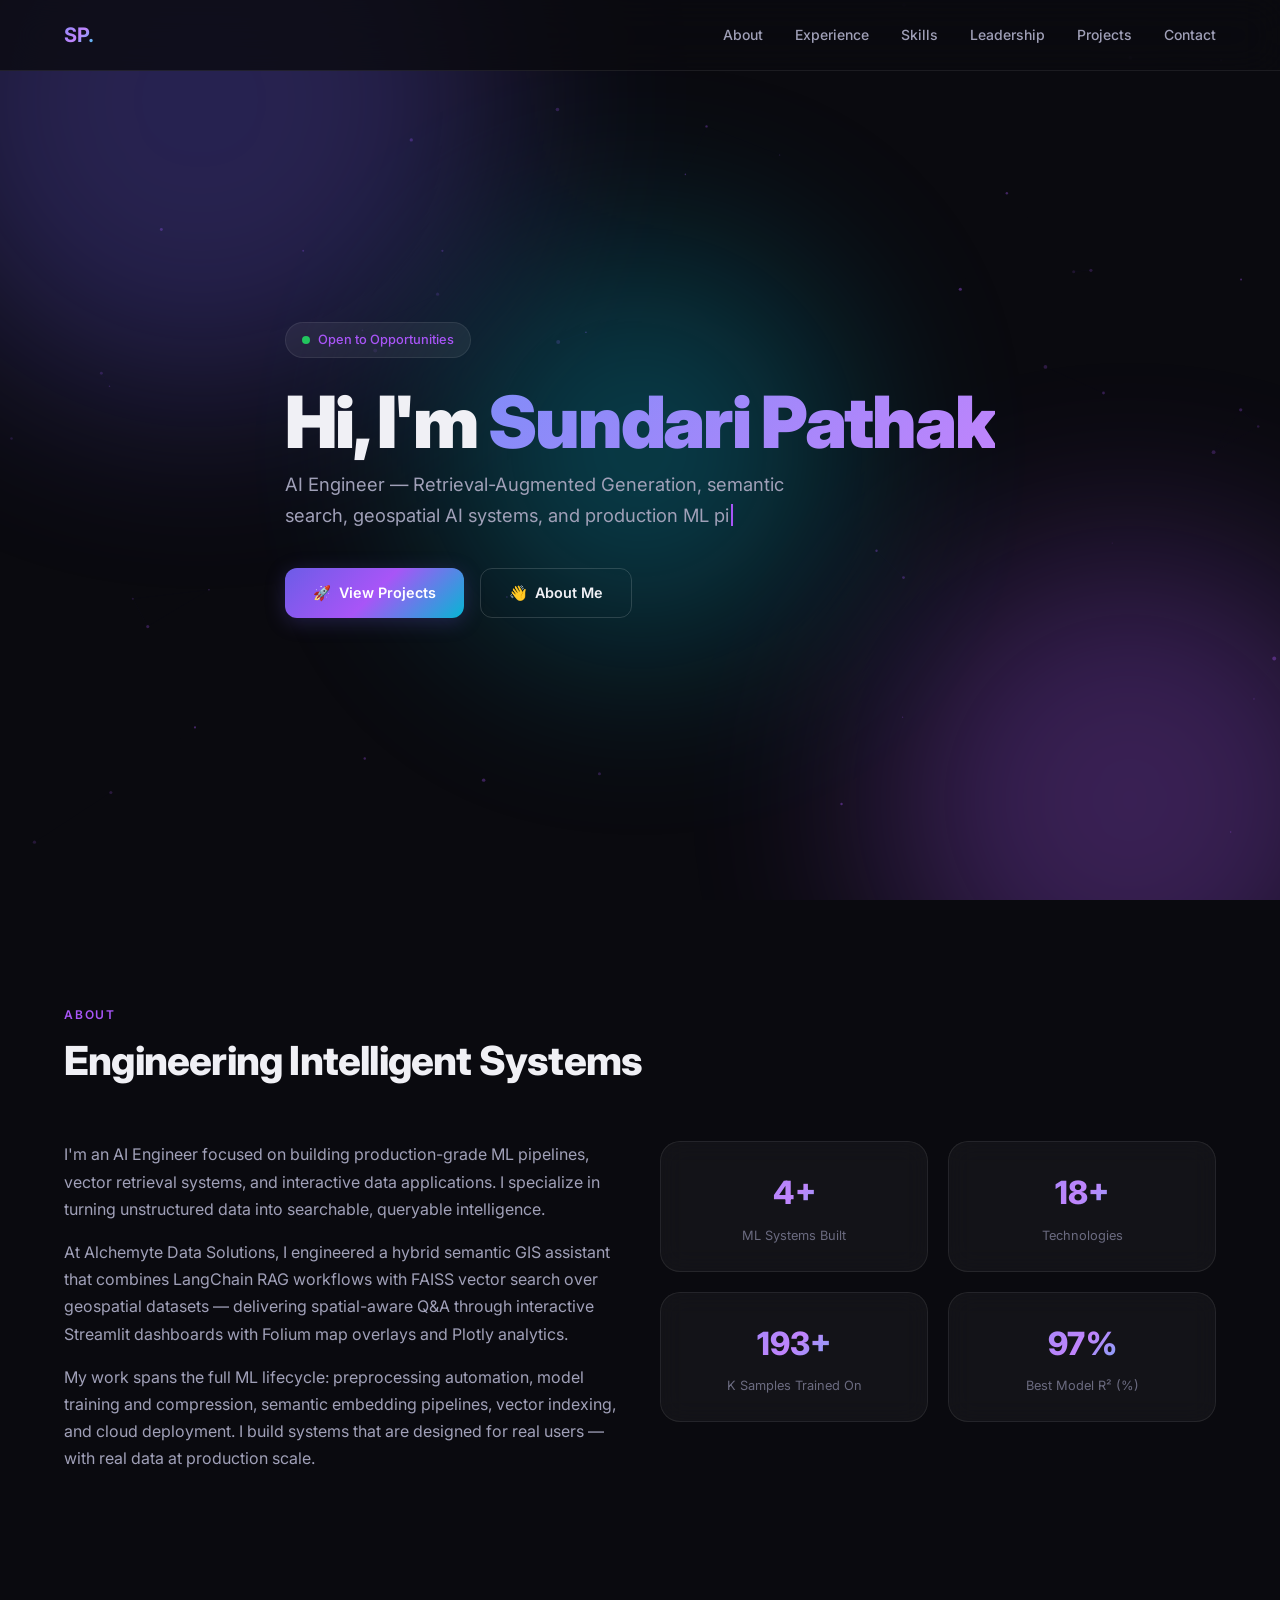
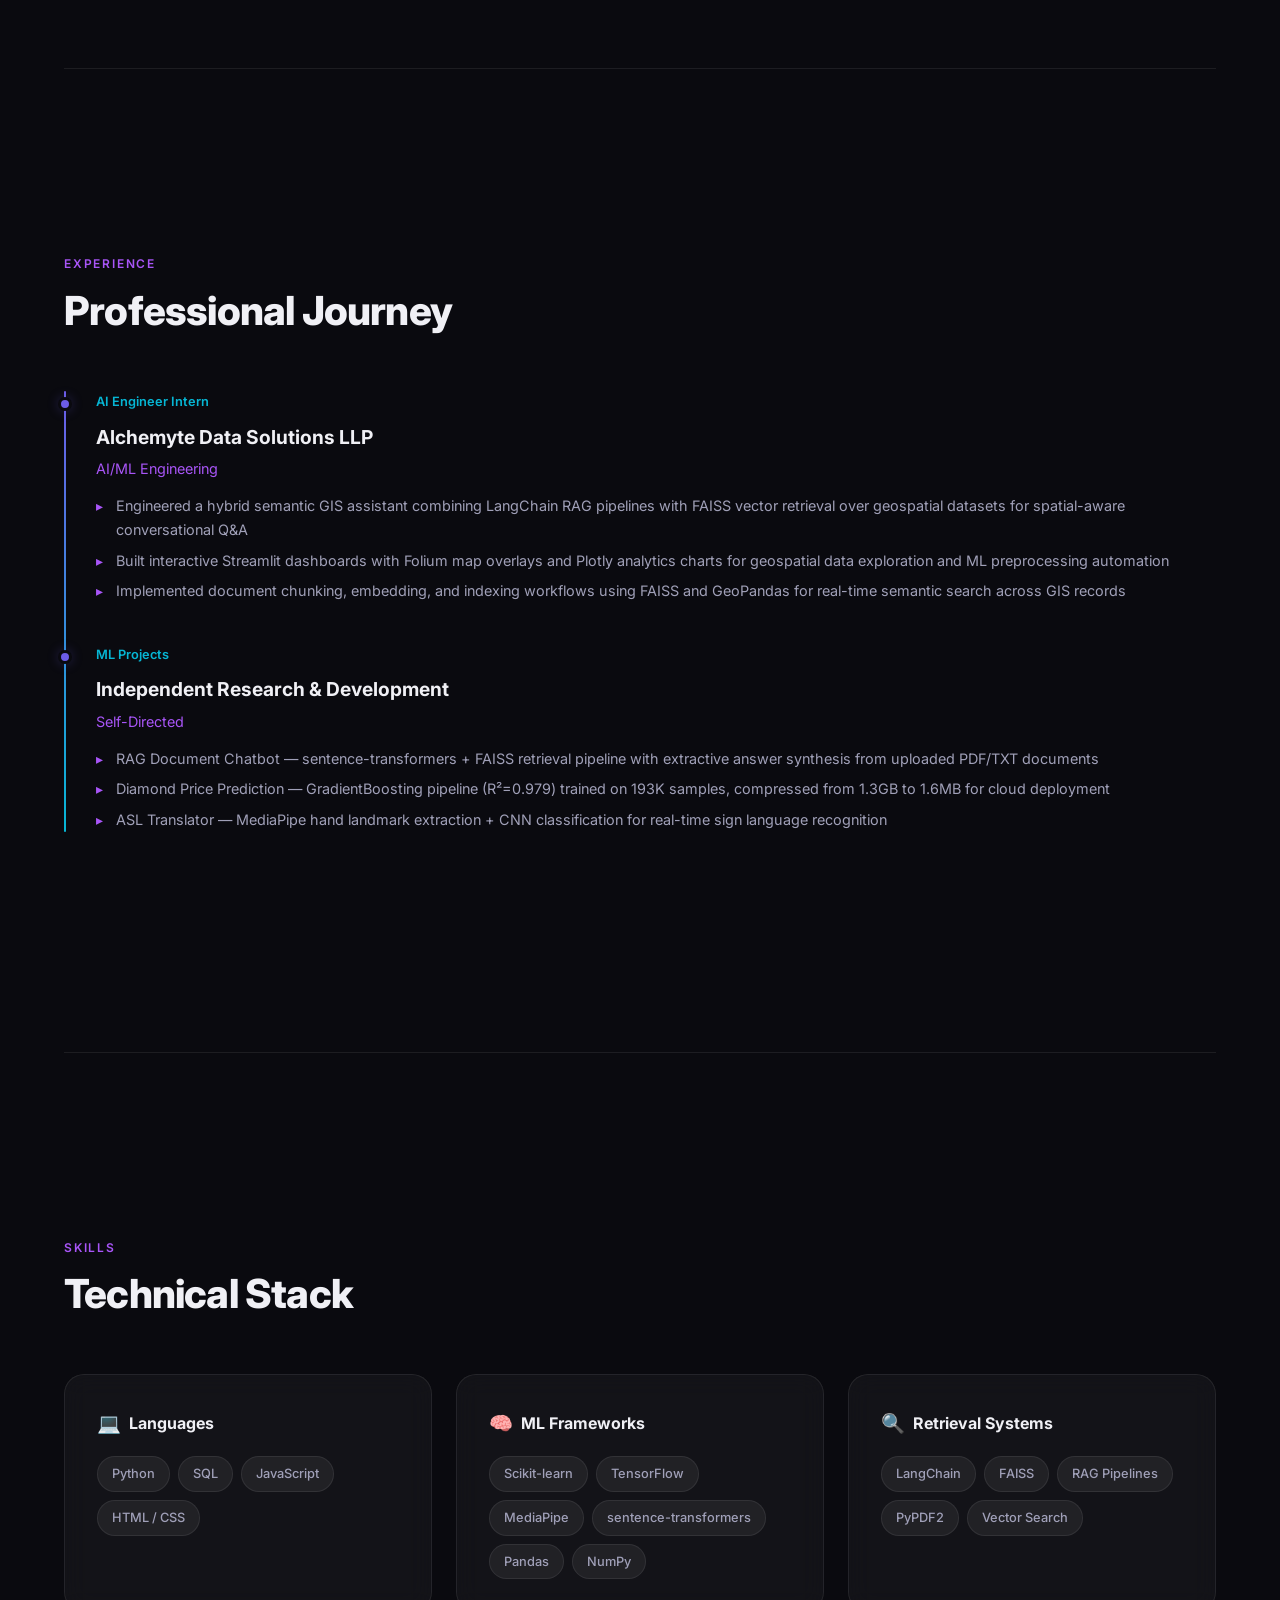
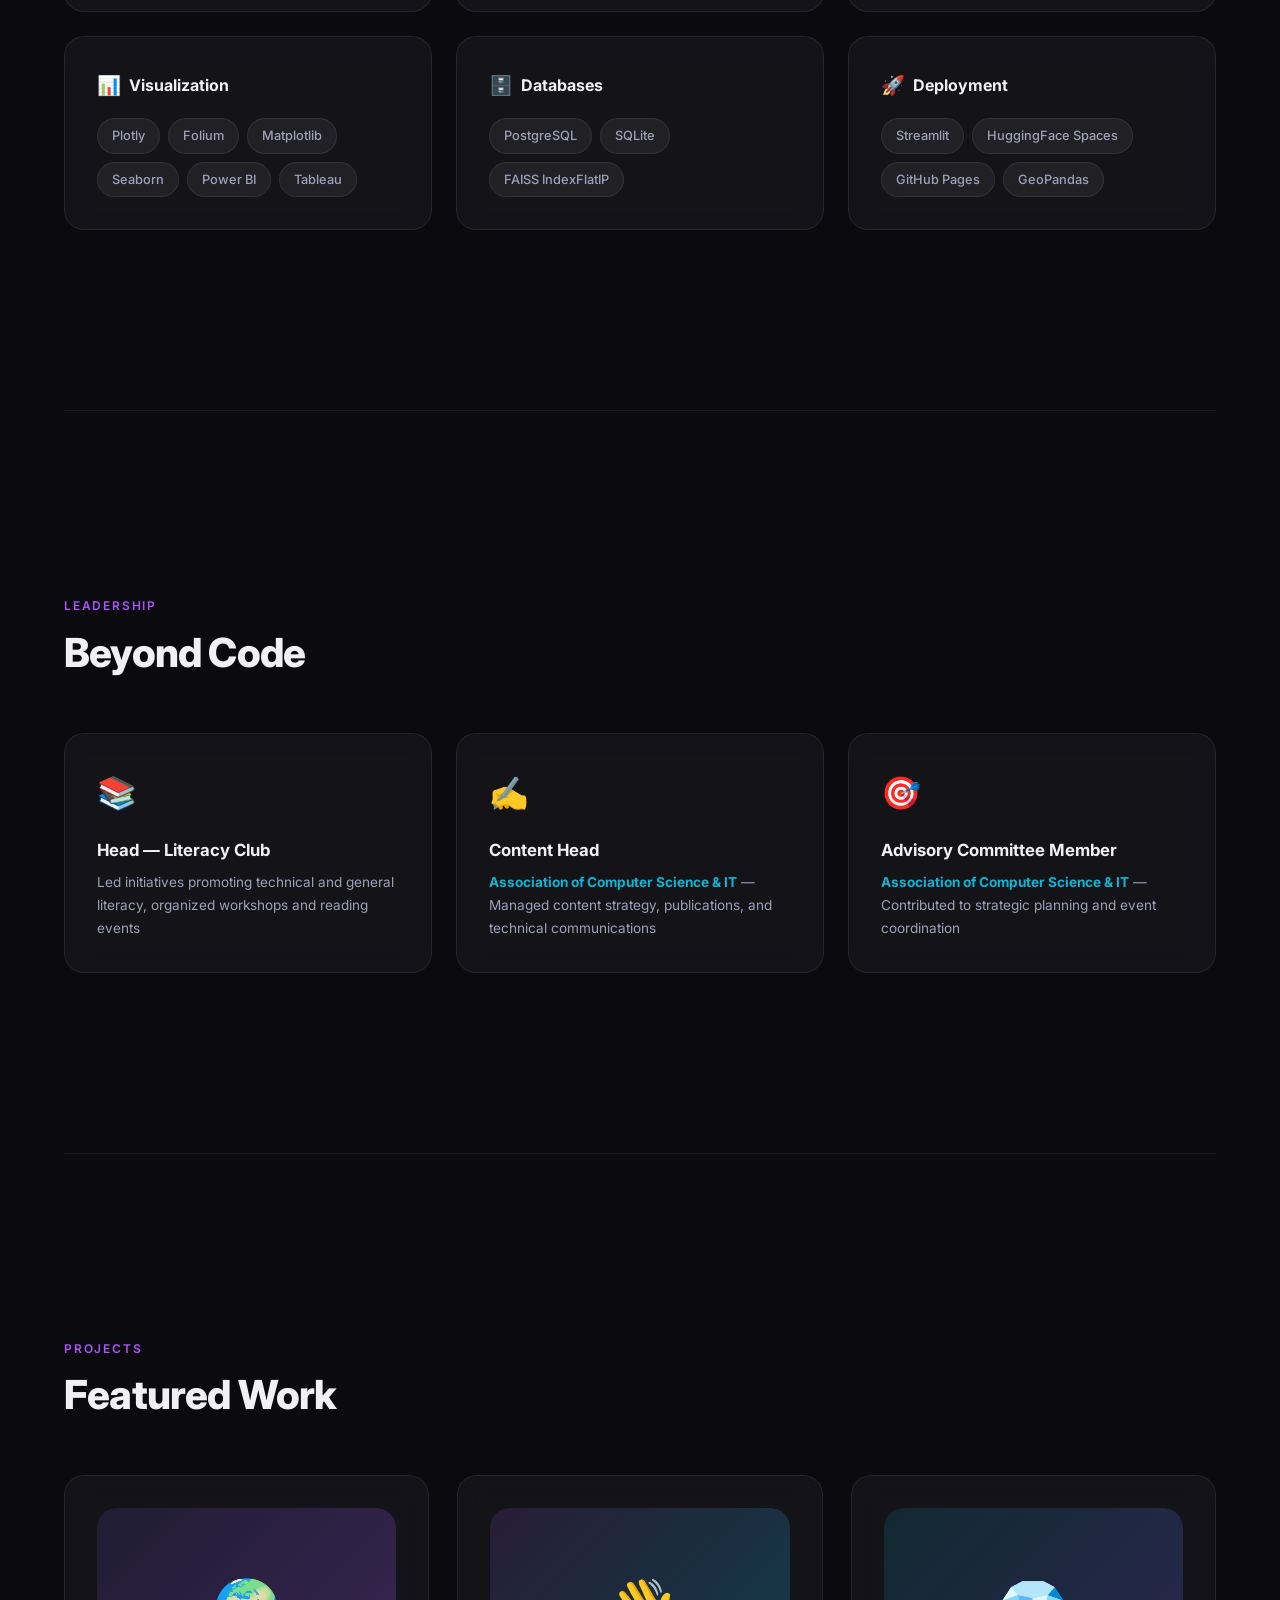
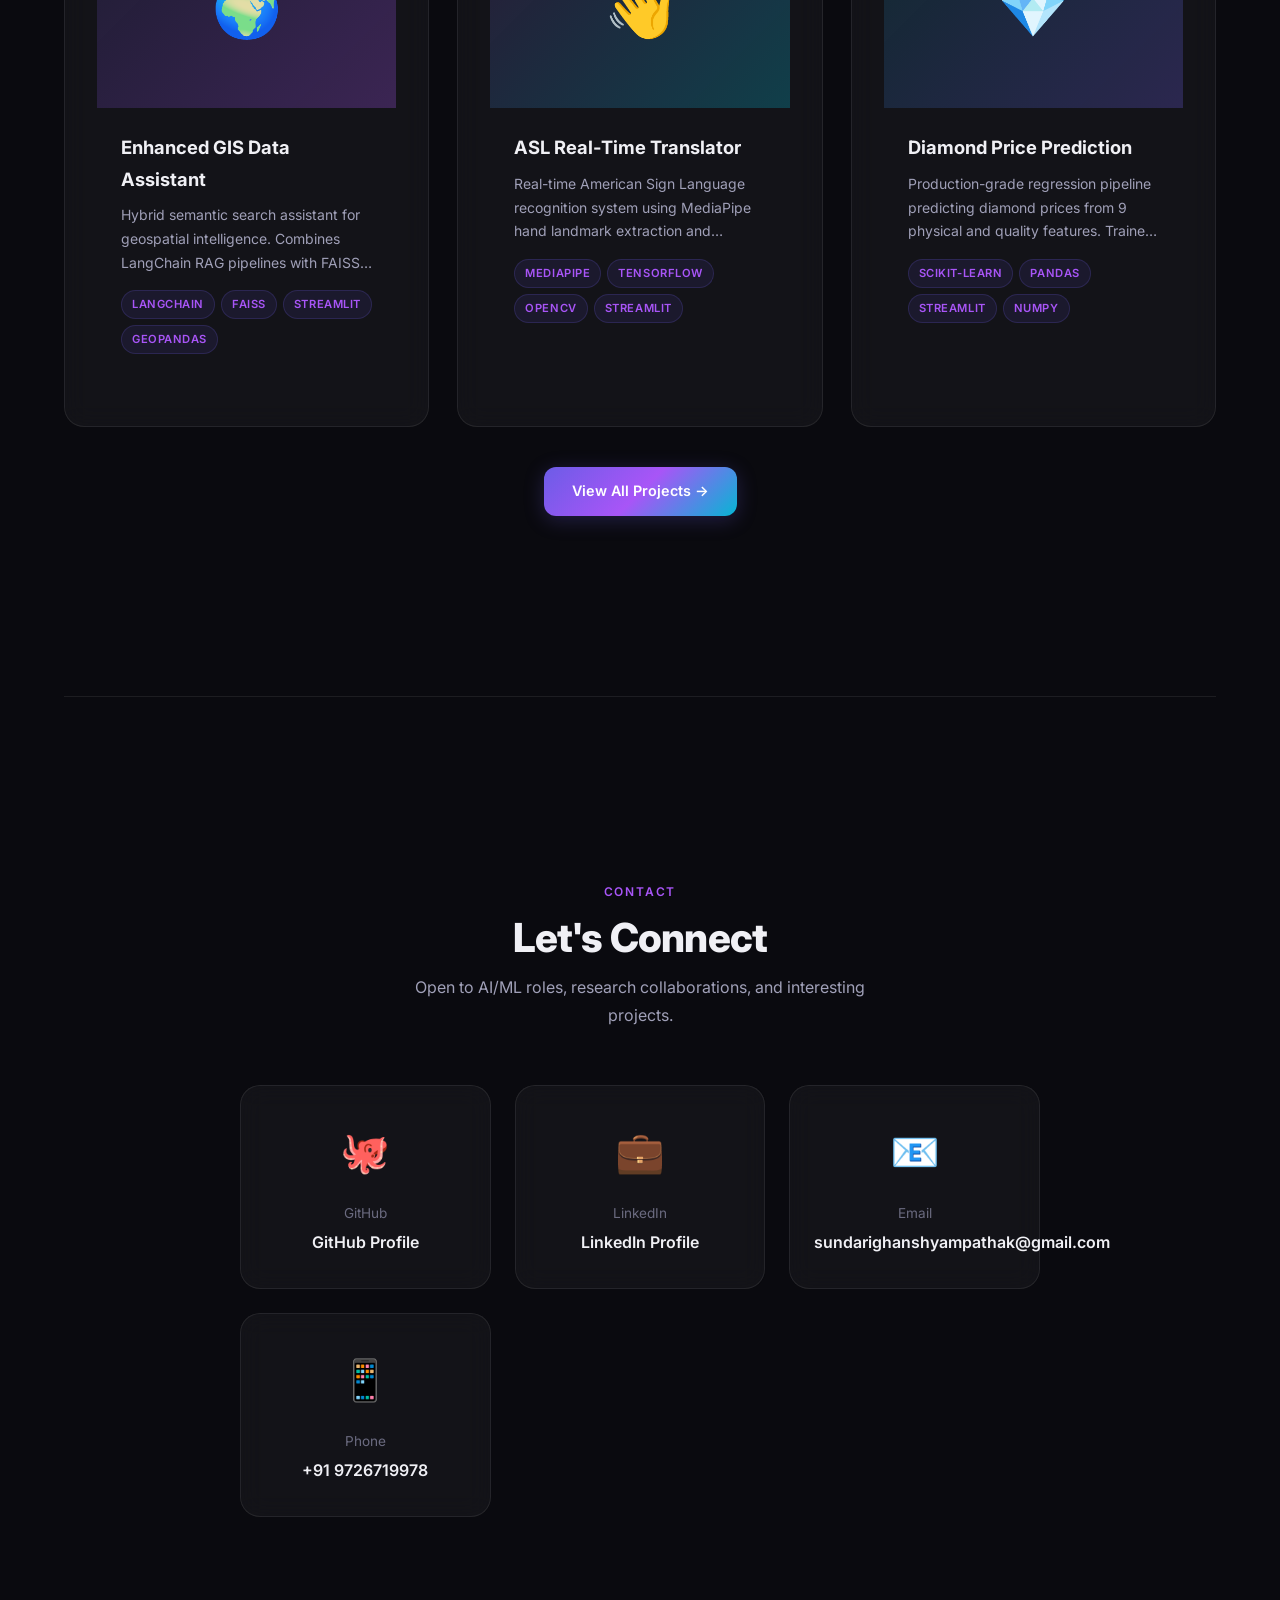
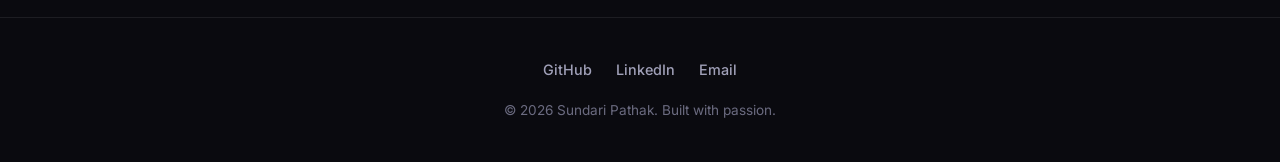
==== index.html @ 4130d979 "portfolio v2: RAG/semantic positioning, real inference demos, GIS Data Assistant lead project" ====
<!DOCTYPE html>
<html lang="en">
<head>
  <meta charset="UTF-8">
  <meta name="viewport" content="width=device-width, initial-scale=1.0">
  <title>Sundari Pathak — AI Engineer</title>
  <meta name="description" content="Portfolio of Sundari Pathak — AI Engineer specializing in Retrieval-Augmented Generation, semantic search, geospatial AI, and production ML pipelines.">
  <link rel="stylesheet" href="style.css">
</head>
<body>

<!-- Particle Canvas -->
<canvas id="particleCanvas"></canvas>

<!-- Background Orbs -->
<div class="bg-orbs">
  <div class="bg-orb bg-orb--1"></div>
  <div class="bg-orb bg-orb--2"></div>
  <div class="bg-orb bg-orb--3"></div>
</div>

<!-- Scroll Progress -->
<div class="scroll-progress" id="scrollProgress"></div>

<!-- ═══ NAVIGATION ═══ -->
<nav class="navbar" id="navbar">
  <div class="navbar__inner">
    <a href="index.html" class="navbar__brand">SP.</a>
    <ul class="navbar__links" id="navLinks">
      <li><a href="#about" class="navbar__link">About</a></li>
      <li><a href="#experience" class="navbar__link">Experience</a></li>
      <li><a href="#skills" class="navbar__link">Skills</a></li>
      <li><a href="#leadership" class="navbar__link">Leadership</a></li>
      <li><a href="projects.html" class="navbar__link">Projects</a></li>
      <li><a href="#contact" class="navbar__link">Contact</a></li>
    </ul>
    <button class="navbar__mobile-toggle" id="mobileToggle" aria-label="Toggle menu">☰</button>
  </div>
</nav>

<!-- ═══ HERO ═══ -->
<section class="hero" id="hero">
  <div class="container">
    <div class="hero__content">
      <div class="hero__badge">
        <span class="hero__badge-dot"></span>
        Open to Opportunities
      </div>
      <h1 class="hero__title">
        Hi, I'm <span class="hero__title-gradient">Sundari Pathak</span>
      </h1>
      <p class="hero__subtitle" id="heroSubtitle"></p>
      <div class="hero__actions">
        <a href="projects.html" class="btn btn--primary" id="btnProjects">
          <span>🚀</span> View Projects
        </a>
        <a href="#about" class="btn btn--outline" id="btnAbout">
          <span>👋</span> About Me
        </a>
      </div>
    </div>
  </div>
</section>

<!-- ═══ ABOUT ═══ -->
<section class="section" id="about">
  <div class="container">
    <div class="section__header fade-in">
      <span class="section__label">About</span>
      <h2 class="section__title">Engineering Intelligent Systems</h2>
    </div>
    <div class="about__grid">
      <div class="about__text fade-in-left">
        <p>
          I'm an AI Engineer focused on building production-grade ML pipelines, vector retrieval systems, and interactive data applications. I specialize in turning unstructured data into searchable, queryable intelligence.
        </p>
        <p>
          At Alchemyte Data Solutions, I engineered a hybrid semantic GIS assistant that combines LangChain RAG workflows with FAISS vector search over geospatial datasets — delivering spatial-aware Q&A through interactive Streamlit dashboards with Folium map overlays and Plotly analytics.
        </p>
        <p>
          My work spans the full ML lifecycle: preprocessing automation, model training and compression, semantic embedding pipelines, vector indexing, and cloud deployment. I build systems that are designed for real users — with real data at production scale.
        </p>
      </div>
      <div class="about__stats stagger-children fade-in-right">
        <div class="glass-card stat-card">
          <div class="stat-card__number" data-count="4">0</div>
          <div class="stat-card__label">ML Systems Built</div>
        </div>
        <div class="glass-card stat-card">
          <div class="stat-card__number" data-count="18">0</div>
          <div class="stat-card__label">Technologies</div>
        </div>
        <div class="glass-card stat-card">
          <div class="stat-card__number" data-count="193">0</div>
          <div class="stat-card__label">K Samples Trained On</div>
        </div>
        <div class="glass-card stat-card">
          <div class="stat-card__number" data-count="97">0</div>
          <div class="stat-card__label">Best Model R² (%)</div>
        </div>
      </div>
    </div>
  </div>
</section>

<div class="container"><div class="divider"></div></div>

<!-- ═══ EXPERIENCE ═══ -->
<section class="section" id="experience">
  <div class="container">
    <div class="section__header fade-in">
      <span class="section__label">Experience</span>
      <h2 class="section__title">Professional Journey</h2>
    </div>
    <div class="timeline fade-in">
      <div class="timeline__item">
        <div class="timeline__date">AI Engineer Intern</div>
        <div class="timeline__title">Alchemyte Data Solutions LLP</div>
        <div class="timeline__company">AI/ML Engineering</div>
        <ul class="timeline__desc">
          <li>Engineered a hybrid semantic GIS assistant combining LangChain RAG pipelines with FAISS vector retrieval over geospatial datasets for spatial-aware conversational Q&A</li>
          <li>Built interactive Streamlit dashboards with Folium map overlays and Plotly analytics charts for geospatial data exploration and ML preprocessing automation</li>
          <li>Implemented document chunking, embedding, and indexing workflows using FAISS and GeoPandas for real-time semantic search across GIS records</li>
        </ul>
      </div>
      <div class="timeline__item">
        <div class="timeline__date">ML Projects</div>
        <div class="timeline__title">Independent Research & Development</div>
        <div class="timeline__company">Self-Directed</div>
        <ul class="timeline__desc">
          <li>RAG Document Chatbot — sentence-transformers + FAISS retrieval pipeline with extractive answer synthesis from uploaded PDF/TXT documents</li>
          <li>Diamond Price Prediction — GradientBoosting pipeline (R²=0.979) trained on 193K samples, compressed from 1.3GB to 1.6MB for cloud deployment</li>
          <li>ASL Translator — MediaPipe hand landmark extraction + CNN classification for real-time sign language recognition</li>
        </ul>
      </div>
    </div>
  </div>
</section>

<div class="container"><div class="divider"></div></div>

<!-- ═══ SKILLS ═══ -->
<section class="section" id="skills">
  <div class="container">
    <div class="section__header fade-in">
      <span class="section__label">Skills</span>
      <h2 class="section__title">Technical Stack</h2>
    </div>
    <div class="skills__grid stagger-children fade-in">
      <div class="glass-card">
        <div class="skill-category__title">
          <span class="skill-category__icon">💻</span> Languages
        </div>
        <div class="skill-tags">
          <span class="skill-tag">Python</span>
          <span class="skill-tag">SQL</span>
          <span class="skill-tag">JavaScript</span>
          <span class="skill-tag">HTML / CSS</span>
        </div>
      </div>
      <div class="glass-card">
        <div class="skill-category__title">
          <span class="skill-category__icon">🧠</span> ML Frameworks
        </div>
        <div class="skill-tags">
          <span class="skill-tag">Scikit-learn</span>
          <span class="skill-tag">TensorFlow</span>
          <span class="skill-tag">MediaPipe</span>
          <span class="skill-tag">sentence-transformers</span>
          <span class="skill-tag">Pandas</span>
          <span class="skill-tag">NumPy</span>
        </div>
      </div>
      <div class="glass-card">
        <div class="skill-category__title">
          <span class="skill-category__icon">🔍</span> Retrieval Systems
        </div>
        <div class="skill-tags">
          <span class="skill-tag">LangChain</span>
          <span class="skill-tag">FAISS</span>
          <span class="skill-tag">RAG Pipelines</span>
          <span class="skill-tag">PyPDF2</span>
          <span class="skill-tag">Vector Search</span>
        </div>
      </div>
      <div class="glass-card">
        <div class="skill-category__title">
          <span class="skill-category__icon">📊</span> Visualization
        </div>
        <div class="skill-tags">
          <span class="skill-tag">Plotly</span>
          <span class="skill-tag">Folium</span>
          <span class="skill-tag">Matplotlib</span>
          <span class="skill-tag">Seaborn</span>
          <span class="skill-tag">Power BI</span>
          <span class="skill-tag">Tableau</span>
        </div>
      </div>
      <div class="glass-card">
        <div class="skill-category__title">
          <span class="skill-category__icon">🗄️</span> Databases
        </div>
        <div class="skill-tags">
          <span class="skill-tag">PostgreSQL</span>
          <span class="skill-tag">SQLite</span>
          <span class="skill-tag">FAISS IndexFlatIP</span>
        </div>
      </div>
      <div class="glass-card">
        <div class="skill-category__title">
          <span class="skill-category__icon">🚀</span> Deployment
        </div>
        <div class="skill-tags">
          <span class="skill-tag">Streamlit</span>
          <span class="skill-tag">HuggingFace Spaces</span>
          <span class="skill-tag">GitHub Pages</span>
          <span class="skill-tag">GeoPandas</span>
        </div>
      </div>
    </div>
  </div>
</section>

<div class="container"><div class="divider"></div></div>

<!-- ═══ LEADERSHIP ═══ -->
<section class="section" id="leadership">
  <div class="container">
    <div class="section__header fade-in">
      <span class="section__label">Leadership</span>
      <h2 class="section__title">Beyond Code</h2>
    </div>
    <div class="leadership__grid stagger-children fade-in">
      <div class="glass-card">
        <div class="leadership-card__icon">📚</div>
        <div class="leadership-card__role">Head — Literacy Club</div>
        <div class="leadership-card__org">Led initiatives promoting technical and general literacy, organized workshops and reading events</div>
      </div>
      <div class="glass-card">
        <div class="leadership-card__icon">✍️</div>
        <div class="leadership-card__role">Content Head</div>
        <div class="leadership-card__org"><strong>Association of Computer Science & IT</strong> — Managed content strategy, publications, and technical communications</div>
      </div>
      <div class="glass-card">
        <div class="leadership-card__icon">🎯</div>
        <div class="leadership-card__role">Advisory Committee Member</div>
        <div class="leadership-card__org"><strong>Association of Computer Science & IT</strong> — Contributed to strategic planning and event coordination</div>
      </div>
    </div>
  </div>
</section>

<div class="container"><div class="divider"></div></div>

<!-- ═══ FEATURED PROJECTS PREVIEW ═══ -->
<section class="section" id="projects-preview">
  <div class="container">
    <div class="section__header fade-in">
      <span class="section__label">Projects</span>
      <h2 class="section__title">Featured Work</h2>
    </div>
    <div class="projects__grid stagger-children fade-in" id="featuredProjects">
      <!-- Dynamically loaded from projects.json -->
    </div>
    <div style="text-align:center; margin-top:40px;" class="fade-in">
      <a href="projects.html" class="btn btn--primary" id="btnAllProjects">View All Projects →</a>
    </div>
  </div>
</section>

<div class="container"><div class="divider"></div></div>

<!-- ═══ CONTACT ═══ -->
<section class="section" id="contact">
  <div class="container">
    <div class="section__header fade-in" style="text-align:center;">
      <span class="section__label">Contact</span>
      <h2 class="section__title">Let's Connect</h2>
      <p style="color:var(--text-secondary); margin-top:12px; max-width:500px; margin-left:auto; margin-right:auto;">
        Open to AI/ML roles, research collaborations, and interesting projects.
      </p>
    </div>
    <div class="contact__grid stagger-children fade-in">
      <a href="ADD_GITHUB_URL" target="_blank" rel="noopener" class="glass-card contact-card" id="contactGithub">
        <span class="contact-card__icon">🐙</span>
        <div class="contact-card__label">GitHub</div>
        <div class="contact-card__value">GitHub Profile</div>
      </a>
      <a href="ADD_LINKEDIN_URL" target="_blank" rel="noopener" class="glass-card contact-card" id="contactLinkedin">
        <span class="contact-card__icon">💼</span>
        <div class="contact-card__label">LinkedIn</div>
        <div class="contact-card__value">LinkedIn Profile</div>
      </a>
      <a href="mailto:sundarighanshyampathak@gmail.com" class="glass-card contact-card" id="contactEmail">
        <span class="contact-card__icon">📧</span>
        <div class="contact-card__label">Email</div>
        <div class="contact-card__value">sundarighanshyampathak@gmail.com</div>
      </a>
      <a href="tel:+919726719978" class="glass-card contact-card" id="contactPhone">
        <span class="contact-card__icon">📱</span>
        <div class="contact-card__label">Phone</div>
        <div class="contact-card__value">+91 9726719978</div>
      </a>
    </div>
  </div>
</section>

<!-- ═══ FOOTER ═══ -->
<footer class="footer">
  <div class="container">
    <div class="footer__links">
      <a href="ADD_GITHUB_URL" class="footer__link" target="_blank" rel="noopener">GitHub</a>
      <a href="ADD_LINKEDIN_URL" class="footer__link" target="_blank" rel="noopener">LinkedIn</a>
      <a href="mailto:sundarighanshyampathak@gmail.com" class="footer__link">Email</a>
    </div>
    <p class="footer__text">© 2026 Sundari Pathak. Built with passion.</p>
  </div>
</footer>

<script>
// ═══════════════════════════════════════════
// PARTICLE SYSTEM
// ═══════════════════════════════════════════
(function() {
  const canvas = document.getElementById('particleCanvas');
  const ctx = canvas.getContext('2d');
  let particles = [];
  let animFrame;

  function resize() {
    canvas.width = window.innerWidth;
    canvas.height = window.innerHeight;
  }

  function createParticles() {
    particles = [];
    const count = Math.min(60, Math.floor(window.innerWidth / 25));
    for (let i = 0; i < count; i++) {
      particles.push({
        x: Math.random() * canvas.width,
        y: Math.random() * canvas.height,
        vx: (Math.random() - 0.5) * 0.3,
        vy: (Math.random() - 0.5) * 0.3,
        r: Math.random() * 1.5 + 0.5,
        alpha: Math.random() * 0.3 + 0.1
      });
    }
  }

  function draw() {
    ctx.clearRect(0, 0, canvas.width, canvas.height);
    for (let i = 0; i < particles.length; i++) {
      const p = particles[i];
      p.x += p.vx;
      p.y += p.vy;

      if (p.x < 0) p.x = canvas.width;
      if (p.x > canvas.width) p.x = 0;
      if (p.y < 0) p.y = canvas.height;
      if (p.y > canvas.height) p.y = 0;

      ctx.beginPath();
      ctx.arc(p.x, p.y, p.r, 0, Math.PI * 2);
      ctx.fillStyle = `rgba(168, 85, 247, ${p.alpha})`;
      ctx.fill();

      // Connect nearby particles
      for (let j = i + 1; j < particles.length; j++) {
        const p2 = particles[j];
        const dx = p.x - p2.x;
        const dy = p.y - p2.y;
        const dist = Math.sqrt(dx * dx + dy * dy);
        if (dist < 120) {
          ctx.beginPath();
          ctx.moveTo(p.x, p.y);
          ctx.lineTo(p2.x, p2.y);
          ctx.strokeStyle = `rgba(108, 92, 231, ${0.06 * (1 - dist / 120)})`;
          ctx.lineWidth = 0.5;
          ctx.stroke();
        }
      }
    }
    animFrame = requestAnimationFrame(draw);
  }

  resize();
  createParticles();
  draw();

  window.addEventListener('resize', () => {
    resize();
    createParticles();
  });
})();

// ═══════════════════════════════════════════
// TYPING ANIMATION
// ═══════════════════════════════════════════
(function() {
  const el = document.getElementById('heroSubtitle');
  const text = "AI Engineer — Retrieval-Augmented Generation, semantic search, geospatial AI systems, and production ML pipelines.";
  let i = 0;

  function type() {
    if (i <= text.length) {
      el.innerHTML = text.slice(0, i) + '<span class="typing-cursor"></span>';
      i++;
      setTimeout(type, 18);
    } else {
      // Remove cursor after a delay
      setTimeout(() => {
        el.innerHTML = text;
      }, 2500);
    }
  }

  // Start after page loads
  setTimeout(type, 600);
})();

// ═══════════════════════════════════════════
// SCROLL-TRIGGERED ANIMATIONS
// ═══════════════════════════════════════════
(function() {
  const observer = new IntersectionObserver((entries) => {
    entries.forEach(entry => {
      if (entry.isIntersecting) {
        entry.target.classList.add('visible');
      }
    });
  }, {
    threshold: 0.1,
    rootMargin: '0px 0px -40px 0px'
  });

  document.querySelectorAll('.fade-in, .fade-in-left, .fade-in-right, .fade-in-scale, .stagger-children').forEach(el => {
    observer.observe(el);
  });
})();

// ═══════════════════════════════════════════
// ANIMATED COUNTERS
// ═══════════════════════════════════════════
(function() {
  const counters = document.querySelectorAll('[data-count]');
  const counterObserver = new IntersectionObserver((entries) => {
    entries.forEach(entry => {
      if (entry.isIntersecting && !entry.target.dataset.counted) {
        entry.target.dataset.counted = 'true';
        const target = parseInt(entry.target.dataset.count);
        const suffix = entry.target.parentElement.querySelector('.stat-card__label')?.textContent.includes('%') ? '%' : '+';
        let current = 0;
        const step = Math.max(1, Math.floor(target / 40));
        const timer = setInterval(() => {
          current += step;
          if (current >= target) {
            current = target;
            clearInterval(timer);
          }
          entry.target.textContent = current + (current === target ? (suffix === '%' ? '%' : '+') : '');
        }, 30);
      }
    });
  }, { threshold: 0.5 });

  counters.forEach(c => counterObserver.observe(c));
})();

// ═══════════════════════════════════════════
// SCROLL PROGRESS BAR
// ═══════════════════════════════════════════
window.addEventListener('scroll', () => {
  const scrollTop = window.scrollY;
  const docHeight = document.documentElement.scrollHeight - window.innerHeight;
  const progress = (scrollTop / docHeight) * 100;
  document.getElementById('scrollProgress').style.width = progress + '%';
});

// ═══════════════════════════════════════════
// MOBILE NAV & NAVBAR SCROLL
// ═══════════════════════════════════════════
document.getElementById('mobileToggle').addEventListener('click', function() {
  document.getElementById('navLinks').classList.toggle('navbar__links--open');
});

window.addEventListener('scroll', () => {
  document.getElementById('navbar').style.background =
    window.scrollY > 50 ? 'rgba(10,10,15,0.95)' : 'rgba(10,10,15,0.8)';
});

// Close mobile nav on link click
document.querySelectorAll('.navbar__link').forEach(link => {
  link.addEventListener('click', () => {
    document.getElementById('navLinks').classList.remove('navbar__links--open');
  });
});

// ═══════════════════════════════════════════
// LOAD FEATURED PROJECTS (max 3)
// ═══════════════════════════════════════════
fetch('projects.json')
  .then(r => r.json())
  .then(projects => {
    const grid = document.getElementById('featuredProjects');
    projects.slice(0, 3).forEach((p, i) => {
      grid.innerHTML += `
        <a href="project-template.html?id=${p.id}" class="glass-card project-card" style="text-decoration:none;">
          <div class="project-card__preview" style="background:linear-gradient(135deg, ${['#6c5ce7','#a855f7','#06b6d4'][i%3]}22, ${['#a855f7','#06b6d4','#6c5ce7'][i%3]}44); display:flex; align-items:center; justify-content:center; font-size:3.5rem;">${p.emoji || '🤖'}</div>
          <div class="project-card__body">
            <div class="project-card__title">${p.title}</div>
            <div class="project-card__desc">${p.description}</div>
            <div class="project-card__tech">
              ${p.tech_stack.slice(0,4).map(t => `<span class="tech-tag">${t}</span>`).join('')}
            </div>
          </div>
        </a>
      `;
    });
  })
  .catch(() => {
    document.getElementById('featuredProjects').innerHTML = '<p style="color:var(--text-muted);">Projects loading…</p>';
  });
</script>

</body>
</html>
---- style.css ----
/* ============================================================
   SUNDARI PATHAK — AI/ML PORTFOLIO
   Design System: Dark glassmorphism with gradient accents
   ============================================================ */

@import url('https://fonts.googleapis.com/css2?family=Inter:wght@300;400;500;600;700;800;900&display=swap');

/* ── CSS Variables ── */
:root {
  --bg-primary: #0a0a0f;
  --bg-secondary: #12121a;
  --bg-card: rgba(255, 255, 255, 0.04);
  --bg-card-hover: rgba(255, 255, 255, 0.07);
  --bg-glass: rgba(255, 255, 255, 0.06);
  --border-glass: rgba(255, 255, 255, 0.08);
  --border-glass-hover: rgba(255, 255, 255, 0.15);

  --text-primary: #f0f0f5;
  --text-secondary: #a0a0b8;
  --text-muted: #6b6b80;

  --accent-1: #6c5ce7;
  --accent-2: #a855f7;
  --accent-3: #06b6d4;
  --accent-gradient: linear-gradient(135deg, #6c5ce7, #a855f7, #06b6d4);
  --accent-gradient-text: linear-gradient(135deg, #818cf8, #c084fc, #22d3ee);
  --accent-glow: rgba(108, 92, 231, 0.25);

  --success: #22c55e;
  --warning: #f59e0b;

  --radius-sm: 8px;
  --radius-md: 12px;
  --radius-lg: 20px;
  --radius-xl: 28px;

  --shadow-card: 0 4px 30px rgba(0, 0, 0, 0.4);
  --shadow-glow: 0 0 40px var(--accent-glow);

  --transition: 0.3s cubic-bezier(0.4, 0, 0.2, 1);
  --transition-slow: 0.5s cubic-bezier(0.4, 0, 0.2, 1);
}

/* ── Reset ── */
*, *::before, *::after {
  margin: 0;
  padding: 0;
  box-sizing: border-box;
}

html {
  scroll-behavior: smooth;
  scroll-padding-top: 80px;
}

body {
  font-family: 'Inter', -apple-system, BlinkMacSystemFont, sans-serif;
  background: var(--bg-primary);
  color: var(--text-primary);
  line-height: 1.7;
  -webkit-font-smoothing: antialiased;
  overflow-x: hidden;
}

a {
  color: inherit;
  text-decoration: none;
}

img {
  max-width: 100%;
  display: block;
}

/* ── Background Ambient Orbs ── */
.bg-orbs {
  position: fixed;
  inset: 0;
  z-index: 0;
  pointer-events: none;
  overflow: hidden;
}

.bg-orb {
  position: absolute;
  border-radius: 50%;
  filter: blur(100px);
  opacity: 0.3;
  animation: orbFloat 20s ease-in-out infinite alternate;
}

.bg-orb--1 {
  width: 600px; height: 600px;
  background: #6c5ce7;
  top: -200px; left: -100px;
  animation-delay: 0s;
}

.bg-orb--2 {
  width: 500px; height: 500px;
  background: #a855f7;
  bottom: -150px; right: -100px;
  animation-delay: -7s;
}

.bg-orb--3 {
  width: 400px; height: 400px;
  background: #06b6d4;
  top: 50%; left: 50%;
  transform: translate(-50%, -50%);
  animation-delay: -14s;
}

@keyframes orbFloat {
  0% { transform: translate(0, 0) scale(1); }
  33% { transform: translate(40px, -30px) scale(1.05); }
  66% { transform: translate(-20px, 40px) scale(0.95); }
  100% { transform: translate(30px, -20px) scale(1.02); }
}

/* ── Particle Canvas ── */
#particleCanvas {
  position: fixed;
  inset: 0;
  z-index: 0;
  pointer-events: none;
}

/* ── Container ── */
.container {
  max-width: 1200px;
  margin: 0 auto;
  padding: 0 24px;
  position: relative;
  z-index: 1;
}

/* ── Navigation ── */
.navbar {
  position: fixed;
  top: 0;
  left: 0;
  right: 0;
  z-index: 1000;
  background: rgba(10, 10, 15, 0.8);
  backdrop-filter: blur(20px);
  -webkit-backdrop-filter: blur(20px);
  border-bottom: 1px solid var(--border-glass);
  transition: var(--transition);
}

.navbar__inner {
  max-width: 1200px;
  margin: 0 auto;
  padding: 0 24px;
  display: flex;
  align-items: center;
  justify-content: space-between;
  height: 70px;
}

.navbar__brand {
  font-size: 1.25rem;
  font-weight: 700;
  background: var(--accent-gradient-text);
  -webkit-background-clip: text;
  -webkit-text-fill-color: transparent;
  background-clip: text;
  letter-spacing: -0.02em;
}

.navbar__links {
  display: flex;
  gap: 32px;
  list-style: none;
}

.navbar__link {
  font-size: 0.875rem;
  font-weight: 500;
  color: var(--text-secondary);
  transition: var(--transition);
  position: relative;
}

.navbar__link:hover,
.navbar__link--active {
  color: var(--text-primary);
}

.navbar__link::after {
  content: '';
  position: absolute;
  bottom: -4px;
  left: 0;
  width: 0;
  height: 2px;
  background: var(--accent-gradient);
  transition: var(--transition);
  border-radius: 2px;
}

.navbar__link:hover::after {
  width: 100%;
}

.navbar__mobile-toggle {
  display: none;
  background: none;
  border: none;
  color: var(--text-primary);
  font-size: 1.5rem;
  cursor: pointer;
}

/* ── Hero Section ── */
.hero {
  min-height: 100vh;
  display: flex;
  align-items: center;
  padding: 100px 0 60px;
  position: relative;
}

.hero__content {
  max-width: 720px;
}

.hero__badge {
  display: inline-flex;
  align-items: center;
  gap: 8px;
  padding: 6px 16px;
  background: var(--bg-glass);
  border: 1px solid var(--border-glass);
  border-radius: 100px;
  font-size: 0.8rem;
  font-weight: 500;
  color: var(--accent-2);
  margin-bottom: 24px;
  animation: fadeInUp 0.6s ease-out;
}

.hero__badge-dot {
  width: 8px;
  height: 8px;
  border-radius: 50%;
  background: var(--success);
  animation: pulse 2s ease-in-out infinite;
}

@keyframes pulse {
  0%, 100% { opacity: 1; transform: scale(1); }
  50% { opacity: 0.5; transform: scale(0.8); }
}

.hero__title {
  font-size: clamp(2.5rem, 6vw, 4.5rem);
  font-weight: 900;
  line-height: 1.1;
  letter-spacing: -0.03em;
  margin-bottom: 8px;
  animation: fadeInUp 0.6s ease-out 0.1s both;
}

.hero__title-gradient {
  background: var(--accent-gradient-text);
  -webkit-background-clip: text;
  -webkit-text-fill-color: transparent;
  background-clip: text;
  background-size: 200% 200%;
  animation: gradientShift 5s ease-in-out infinite;
}

@keyframes gradientShift {
  0%, 100% { background-position: 0% 50%; }
  50% { background-position: 100% 50%; }
}

.hero__subtitle {
  font-size: 1.15rem;
  color: var(--text-secondary);
  margin-bottom: 36px;
  max-width: 560px;
  animation: fadeInUp 0.6s ease-out 0.2s both;
}

/* Typing cursor for hero subtitle */
.typing-cursor {
  display: inline-block;
  width: 2px;
  height: 1.2em;
  background: var(--accent-2);
  margin-left: 2px;
  vertical-align: text-bottom;
  animation: blink 1s step-end infinite;
}

@keyframes blink {
  0%, 100% { opacity: 1; }
  50% { opacity: 0; }
}

.hero__actions {
  display: flex;
  gap: 16px;
  flex-wrap: wrap;
  animation: fadeInUp 0.6s ease-out 0.3s both;
}

@keyframes fadeInUp {
  from { opacity: 0; transform: translateY(20px); }
  to { opacity: 1; transform: translateY(0); }
}

/* ── Scroll-triggered Fade In ── */
.fade-in {
  opacity: 0;
  transform: translateY(30px);
  transition: opacity 0.8s cubic-bezier(0.4, 0, 0.2, 1), transform 0.8s cubic-bezier(0.4, 0, 0.2, 1);
}

.fade-in.visible {
  opacity: 1;
  transform: translateY(0);
}

.fade-in-left {
  opacity: 0;
  transform: translateX(-40px);
  transition: opacity 0.8s cubic-bezier(0.4, 0, 0.2, 1), transform 0.8s cubic-bezier(0.4, 0, 0.2, 1);
}

.fade-in-left.visible {
  opacity: 1;
  transform: translateX(0);
}

.fade-in-right {
  opacity: 0;
  transform: translateX(40px);
  transition: opacity 0.8s cubic-bezier(0.4, 0, 0.2, 1), transform 0.8s cubic-bezier(0.4, 0, 0.2, 1);
}

.fade-in-right.visible {
  opacity: 1;
  transform: translateX(0);
}

.fade-in-scale {
  opacity: 0;
  transform: scale(0.9);
  transition: opacity 0.6s cubic-bezier(0.4, 0, 0.2, 1), transform 0.6s cubic-bezier(0.4, 0, 0.2, 1);
}

.fade-in-scale.visible {
  opacity: 1;
  transform: scale(1);
}

/* Stagger children */
.stagger-children > * {
  opacity: 0;
  transform: translateY(20px);
  transition: opacity 0.5s ease, transform 0.5s ease;
}

.stagger-children.visible > *:nth-child(1) { transition-delay: 0.05s; opacity: 1; transform: translateY(0); }
.stagger-children.visible > *:nth-child(2) { transition-delay: 0.1s; opacity: 1; transform: translateY(0); }
.stagger-children.visible > *:nth-child(3) { transition-delay: 0.15s; opacity: 1; transform: translateY(0); }
.stagger-children.visible > *:nth-child(4) { transition-delay: 0.2s; opacity: 1; transform: translateY(0); }
.stagger-children.visible > *:nth-child(5) { transition-delay: 0.25s; opacity: 1; transform: translateY(0); }
.stagger-children.visible > *:nth-child(6) { transition-delay: 0.3s; opacity: 1; transform: translateY(0); }

/* ── Buttons ── */
.btn {
  display: inline-flex;
  align-items: center;
  gap: 8px;
  padding: 12px 28px;
  border-radius: var(--radius-md);
  font-size: 0.9rem;
  font-weight: 600;
  font-family: inherit;
  cursor: pointer;
  transition: var(--transition);
  border: none;
  white-space: nowrap;
  position: relative;
  overflow: hidden;
}

.btn::before {
  content: '';
  position: absolute;
  inset: 0;
  background: linear-gradient(135deg, rgba(255,255,255,0.15), transparent);
  opacity: 0;
  transition: var(--transition);
}

.btn:hover::before {
  opacity: 1;
}

.btn--primary {
  background: var(--accent-gradient);
  color: #fff;
  box-shadow: 0 4px 20px var(--accent-glow);
}

.btn--primary:hover {
  transform: translateY(-2px);
  box-shadow: 0 8px 30px var(--accent-glow);
}

.btn--outline {
  background: transparent;
  color: var(--text-primary);
  border: 1px solid var(--border-glass-hover);
}

.btn--outline:hover {
  background: var(--bg-glass);
  border-color: var(--accent-2);
  transform: translateY(-2px);
}

.btn--sm {
  padding: 8px 18px;
  font-size: 0.8rem;
}

/* ── Section Styling ── */
.section {
  padding: 100px 0;
}

.section__header {
  margin-bottom: 56px;
}

.section__label {
  display: inline-block;
  font-size: 0.75rem;
  font-weight: 600;
  text-transform: uppercase;
  letter-spacing: 0.15em;
  color: var(--accent-2);
  margin-bottom: 12px;
}

.section__title {
  font-size: clamp(1.8rem, 4vw, 2.5rem);
  font-weight: 800;
  letter-spacing: -0.02em;
  line-height: 1.2;
}

/* ── Glass Card ── */
.glass-card {
  background: var(--bg-card);
  border: 1px solid var(--border-glass);
  border-radius: var(--radius-lg);
  padding: 32px;
  backdrop-filter: blur(12px);
  -webkit-backdrop-filter: blur(12px);
  transition: var(--transition);
  position: relative;
}

.glass-card::before {
  content: '';
  position: absolute;
  inset: 0;
  border-radius: var(--radius-lg);
  padding: 1px;
  background: linear-gradient(135deg, rgba(108,92,231,0), rgba(168,85,247,0), rgba(6,182,212,0));
  -webkit-mask: linear-gradient(#fff 0 0) content-box, linear-gradient(#fff 0 0);
  -webkit-mask-composite: xor;
  mask-composite: exclude;
  opacity: 0;
  transition: opacity 0.5s ease;
  pointer-events: none;
}

.glass-card:hover::before {
  background: linear-gradient(135deg, rgba(108,92,231,0.4), rgba(168,85,247,0.3), rgba(6,182,212,0.4));
  opacity: 1;
}

.glass-card:hover {
  background: var(--bg-card-hover);
  border-color: var(--border-glass-hover);
  box-shadow: var(--shadow-card);
  transform: translateY(-4px);
}

/* ── About Section ── */
.about__grid {
  display: grid;
  grid-template-columns: 1fr 1fr;
  gap: 40px;
  align-items: start;
}

.about__text p {
  color: var(--text-secondary);
  margin-bottom: 16px;
  font-size: 1rem;
}

.about__stats {
  display: grid;
  grid-template-columns: repeat(2, 1fr);
  gap: 20px;
}

.stat-card {
  text-align: center;
  padding: 24px 16px;
}

.stat-card__number {
  font-size: 2rem;
  font-weight: 800;
  background: var(--accent-gradient-text);
  -webkit-background-clip: text;
  -webkit-text-fill-color: transparent;
  background-clip: text;
}

.stat-card__label {
  font-size: 0.8rem;
  color: var(--text-muted);
  margin-top: 4px;
}

/* ── Experience Timeline ── */
.timeline {
  position: relative;
  padding-left: 32px;
}

.timeline::before {
  content: '';
  position: absolute;
  left: 0;
  top: 0;
  bottom: 0;
  width: 2px;
  background: linear-gradient(to bottom, var(--accent-1), var(--accent-3));
  border-radius: 2px;
}

.timeline__item {
  position: relative;
  margin-bottom: 40px;
}

.timeline__item::before {
  content: '';
  position: absolute;
  left: -38px;
  top: 6px;
  width: 14px;
  height: 14px;
  border-radius: 50%;
  background: var(--accent-1);
  border: 3px solid var(--bg-primary);
  box-shadow: 0 0 12px var(--accent-glow);
  transition: var(--transition);
}

.timeline__item:hover::before {
  box-shadow: 0 0 24px var(--accent-glow), 0 0 48px var(--accent-glow);
  transform: scale(1.3);
}

.timeline__date {
  font-size: 0.8rem;
  font-weight: 600;
  color: var(--accent-3);
  margin-bottom: 8px;
}

.timeline__title {
  font-size: 1.2rem;
  font-weight: 700;
  margin-bottom: 4px;
}

.timeline__company {
  font-size: 0.9rem;
  color: var(--accent-2);
  margin-bottom: 12px;
}

.timeline__desc {
  color: var(--text-secondary);
  font-size: 0.9rem;
}

.timeline__desc li {
  margin-bottom: 6px;
  list-style: none;
  padding-left: 20px;
  position: relative;
}

.timeline__desc li::before {
  content: '▸';
  position: absolute;
  left: 0;
  color: var(--accent-2);
}

/* ── Skills Section ── */
.skills__grid {
  display: grid;
  grid-template-columns: repeat(auto-fill, minmax(280px, 1fr));
  gap: 24px;
}

.skill-category__title {
  font-size: 1rem;
  font-weight: 700;
  margin-bottom: 16px;
  display: flex;
  align-items: center;
  gap: 8px;
}

.skill-category__icon {
  font-size: 1.2rem;
}

.skill-tags {
  display: flex;
  flex-wrap: wrap;
  gap: 8px;
}

.skill-tag {
  padding: 6px 14px;
  background: var(--bg-glass);
  border: 1px solid var(--border-glass);
  border-radius: 100px;
  font-size: 0.8rem;
  font-weight: 500;
  color: var(--text-secondary);
  transition: var(--transition);
  cursor: default;
}

.skill-tag:hover {
  border-color: var(--accent-2);
  color: var(--text-primary);
  background: rgba(168, 85, 247, 0.1);
  transform: translateY(-2px);
  box-shadow: 0 4px 12px rgba(168, 85, 247, 0.15);
}

/* ── Leadership Section ── */
.leadership__grid {
  display: grid;
  grid-template-columns: repeat(auto-fill, minmax(300px, 1fr));
  gap: 24px;
}

.leadership-card__icon {
  font-size: 2rem;
  margin-bottom: 16px;
}

.leadership-card__role {
  font-size: 1.05rem;
  font-weight: 700;
  margin-bottom: 6px;
}

.leadership-card__org {
  font-size: 0.85rem;
  color: var(--text-secondary);
}

.leadership-card__org strong {
  color: var(--accent-3);
}

/* ── Projects Grid ── */
.projects__grid {
  display: grid;
  grid-template-columns: repeat(auto-fill, minmax(350px, 1fr));
  gap: 28px;
}

.project-card {
  overflow: hidden;
  cursor: pointer;
  position: relative;
}

.project-card__preview {
  width: 100%;
  height: 200px;
  object-fit: cover;
  border-radius: var(--radius-lg) var(--radius-lg) 0 0;
  background: var(--bg-secondary);
  transition: var(--transition-slow);
}

.project-card:hover .project-card__preview {
  transform: scale(1.05);
}

.project-card__body {
  padding: 24px;
}

.project-card__title {
  font-size: 1.15rem;
  font-weight: 700;
  margin-bottom: 8px;
}

.project-card__desc {
  font-size: 0.875rem;
  color: var(--text-secondary);
  margin-bottom: 16px;
  display: -webkit-box;
  -webkit-line-clamp: 3;
  -webkit-box-orient: vertical;
  overflow: hidden;
}

.project-card__tech {
  display: flex;
  flex-wrap: wrap;
  gap: 6px;
  margin-bottom: 16px;
}

.tech-tag {
  padding: 4px 10px;
  background: rgba(108, 92, 231, 0.1);
  border: 1px solid rgba(108, 92, 231, 0.2);
  border-radius: 100px;
  font-size: 0.7rem;
  font-weight: 600;
  color: var(--accent-2);
  text-transform: uppercase;
  letter-spacing: 0.05em;
}

.project-card__actions {
  display: flex;
  gap: 10px;
}

/* ── Category Filter Chips ── */
.filter-chips {
  display: flex;
  gap: 10px;
  flex-wrap: wrap;
  margin-bottom: 12px;
}

.filter-chip {
  padding: 8px 20px;
  border-radius: 100px;
  font-size: 0.8rem;
  font-weight: 600;
  font-family: inherit;
  cursor: pointer;
  border: 1px solid var(--border-glass);
  background: var(--bg-glass);
  color: var(--text-secondary);
  transition: var(--transition);
}

.filter-chip:hover {
  border-color: var(--accent-2);
  color: var(--text-primary);
}

.filter-chip--active {
  background: var(--accent-gradient);
  border-color: transparent;
  color: #fff;
  box-shadow: 0 2px 12px var(--accent-glow);
}

/* ── Project Detail Page ── */
.project-detail {
  padding-top: 100px;
}

.project-detail__hero {
  text-align: center;
  margin-bottom: 60px;
}

.project-detail__emoji {
  font-size: 4rem;
  margin-bottom: 16px;
  display: inline-block;
  animation: float 3s ease-in-out infinite;
}

@keyframes float {
  0%, 100% { transform: translateY(0); }
  50% { transform: translateY(-10px); }
}

.project-detail__title {
  font-size: clamp(2rem, 4vw, 3rem);
  font-weight: 800;
  margin-bottom: 16px;
}

.project-detail__tech-stack {
  display: flex;
  flex-wrap: wrap;
  justify-content: center;
  gap: 8px;
  margin-bottom: 24px;
}

.project-detail__actions {
  display: flex;
  justify-content: center;
  gap: 16px;
}

.project-detail__content {
  display: grid;
  grid-template-columns: 1fr 1fr;
  gap: 32px;
}

.detail-section {
  margin-bottom: 32px;
}

.detail-section__title {
  font-size: 0.8rem;
  font-weight: 700;
  text-transform: uppercase;
  letter-spacing: 0.12em;
  color: var(--accent-2);
  margin-bottom: 12px;
}

.detail-section__text {
  color: var(--text-secondary);
  font-size: 0.95rem;
}

.metric-grid {
  display: grid;
  grid-template-columns: repeat(2, 1fr);
  gap: 16px;
}

.metric-card {
  text-align: center;
  padding: 20px;
}

.metric-card__value {
  font-size: 1.5rem;
  font-weight: 800;
  background: var(--accent-gradient-text);
  -webkit-background-clip: text;
  -webkit-text-fill-color: transparent;
  background-clip: text;
}

.metric-card__label {
  font-size: 0.75rem;
  color: var(--text-muted);
  margin-top: 4px;
}

/* ── Contact Section ── */
.contact__grid {
  display: grid;
  grid-template-columns: repeat(auto-fill, minmax(240px, 1fr));
  gap: 24px;
  max-width: 800px;
  margin: 0 auto;
}

.contact-card {
  text-align: center;
  padding: 32px 24px;
  cursor: pointer;
}

.contact-card__icon {
  font-size: 2.5rem;
  margin-bottom: 16px;
  display: block;
}

.contact-card__label {
  font-size: 0.85rem;
  color: var(--text-muted);
  margin-bottom: 4px;
}

.contact-card__value {
  font-size: 1rem;
  font-weight: 600;
  color: var(--text-primary);
  transition: var(--transition);
}

.contact-card:hover .contact-card__value {
  color: var(--accent-2);
}

/* ── Contact / Footer ── */
.footer {
  padding: 40px 0;
  border-top: 1px solid var(--border-glass);
  text-align: center;
}

.footer__text {
  font-size: 0.85rem;
  color: var(--text-muted);
}

.footer__links {
  display: flex;
  justify-content: center;
  gap: 24px;
  margin-bottom: 16px;
}

.footer__link {
  color: var(--text-secondary);
  font-size: 0.9rem;
  font-weight: 500;
  transition: var(--transition);
}

.footer__link:hover {
  color: var(--accent-2);
}

/* ── Utility ── */
.gradient-text {
  background: var(--accent-gradient-text);
  -webkit-background-clip: text;
  -webkit-text-fill-color: transparent;
  background-clip: text;
}

.divider {
  height: 1px;
  background: var(--border-glass);
  margin: 80px 0;
}

/* ── Filter Bar (Projects Page) ── */
.filter-bar {
  display: flex;
  align-items: center;
  gap: 12px;
  margin-bottom: 40px;
  flex-wrap: wrap;
}

.filter-bar__search {
  flex: 1;
  min-width: 200px;
  padding: 10px 16px;
  background: var(--bg-glass);
  border: 1px solid var(--border-glass);
  border-radius: var(--radius-md);
  font-family: inherit;
  font-size: 0.9rem;
  color: var(--text-primary);
  outline: none;
  transition: var(--transition);
}

.filter-bar__search:focus {
  border-color: var(--accent-2);
  box-shadow: 0 0 0 3px rgba(168, 85, 247, 0.15);
}

.filter-bar__search::placeholder {
  color: var(--text-muted);
}

/* ── Back Link ── */
.back-link {
  display: inline-flex;
  align-items: center;
  gap: 6px;
  font-size: 0.85rem;
  font-weight: 500;
  color: var(--text-secondary);
  margin-bottom: 32px;
  transition: var(--transition);
}

.back-link:hover {
  color: var(--accent-2);
  transform: translateX(-4px);
}

/* ── Loading State ── */
.loading-skeleton {
  background: linear-gradient(90deg, var(--bg-card) 25%, var(--bg-card-hover) 50%, var(--bg-card) 75%);
  background-size: 200% 100%;
  animation: shimmer 1.5s infinite;
  border-radius: var(--radius-md);
}

@keyframes shimmer {
  0% { background-position: 200% 0; }
  100% { background-position: -200% 0; }
}

/* ── Scroll Progress Bar ── */
.scroll-progress {
  position: fixed;
  top: 70px;
  left: 0;
  height: 2px;
  background: var(--accent-gradient);
  z-index: 999;
  transition: width 0.1s linear;
  border-radius: 0 2px 2px 0;
}

/* ── Responsive ── */
@media (max-width: 768px) {
  .navbar__links { display: none; }
  .navbar__mobile-toggle { display: block; }

  .navbar__links--open {
    display: flex;
    flex-direction: column;
    position: absolute;
    top: 70px;
    left: 0;
    right: 0;
    background: rgba(10, 10, 15, 0.95);
    backdrop-filter: blur(20px);
    padding: 24px;
    gap: 16px;
    border-bottom: 1px solid var(--border-glass);
  }

  .hero__title {
    font-size: 2.2rem;
  }

  .about__grid {
    grid-template-columns: 1fr;
  }

  .project-detail__content {
    grid-template-columns: 1fr;
  }

  .projects__grid {
    grid-template-columns: 1fr;
  }

  .hero__actions {
    flex-direction: column;
  }

  .contact__grid {
    grid-template-columns: 1fr;
  }
}

@media (max-width: 480px) {
  .container {
    padding: 0 16px;
  }

  .section {
    padding: 60px 0;
  }

  .glass-card {
    padding: 20px;
  }

  .about__stats {
    grid-template-columns: 1fr;
  }
}
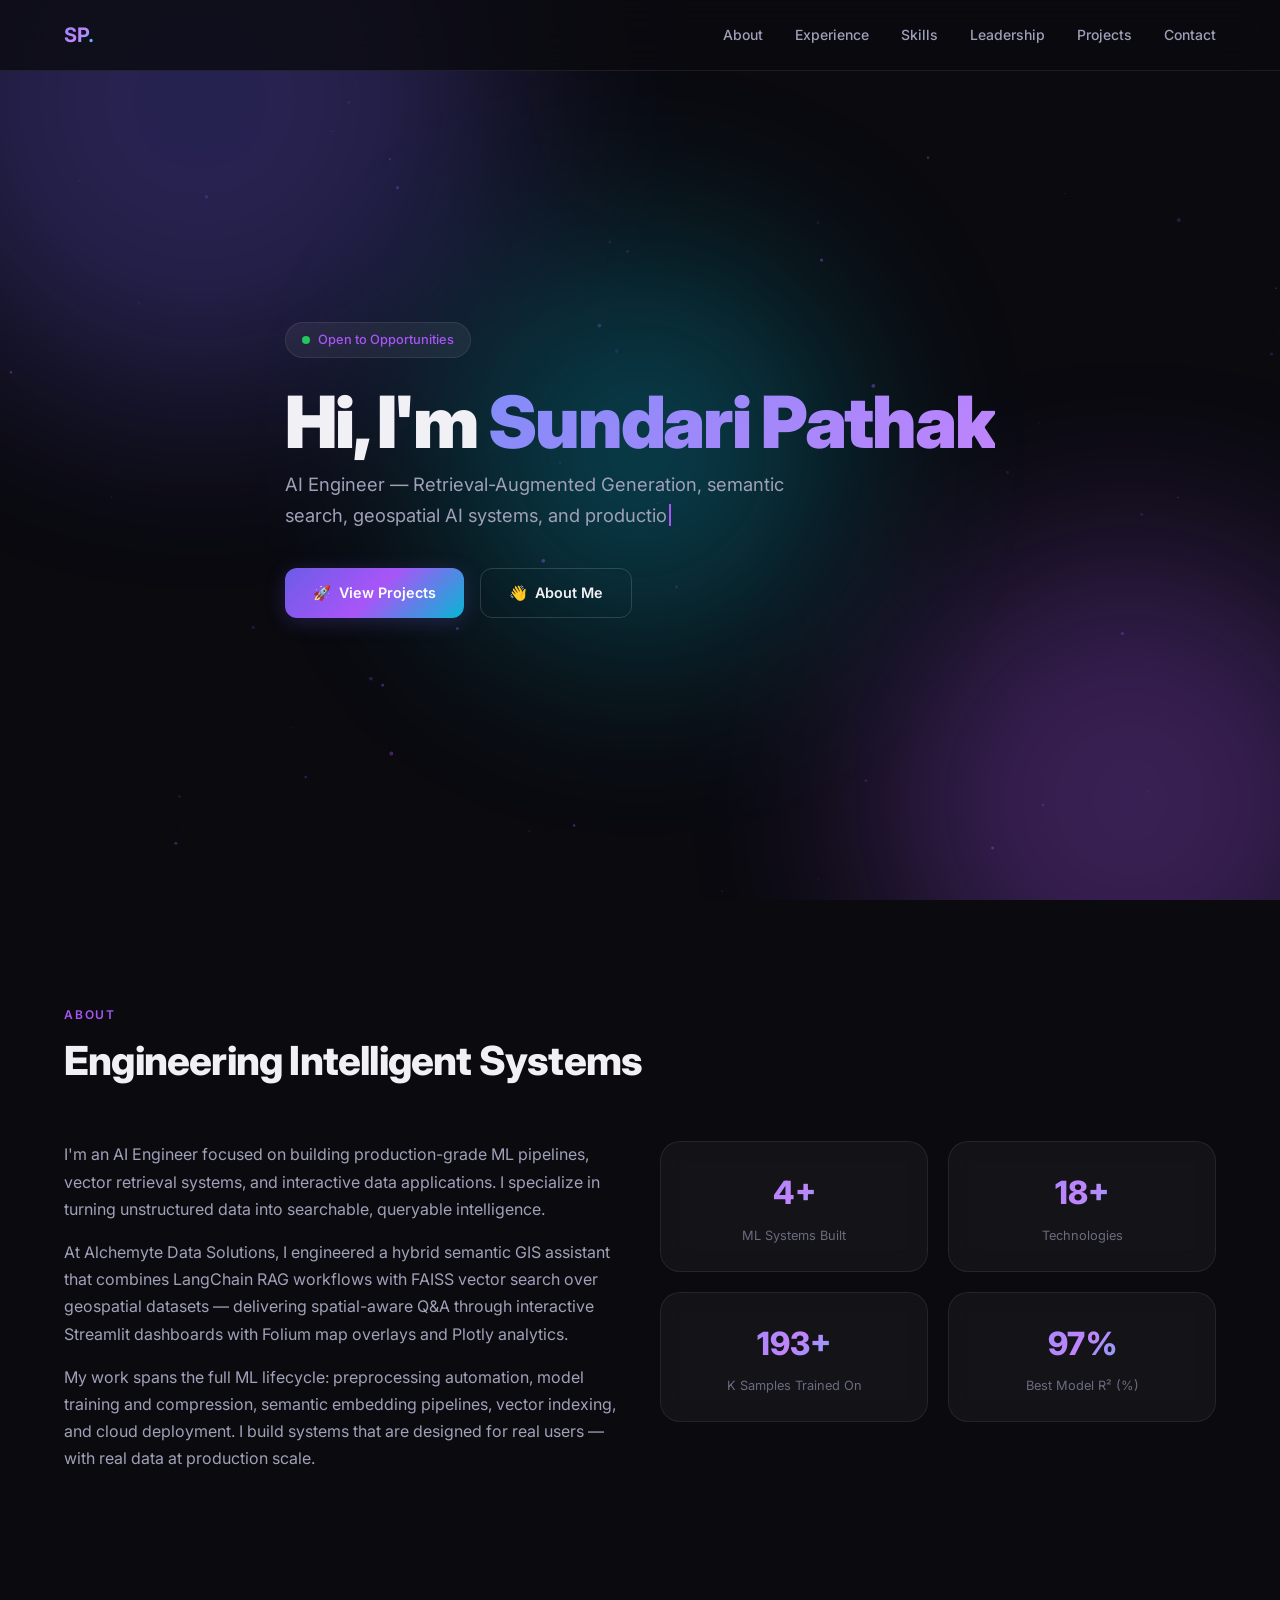
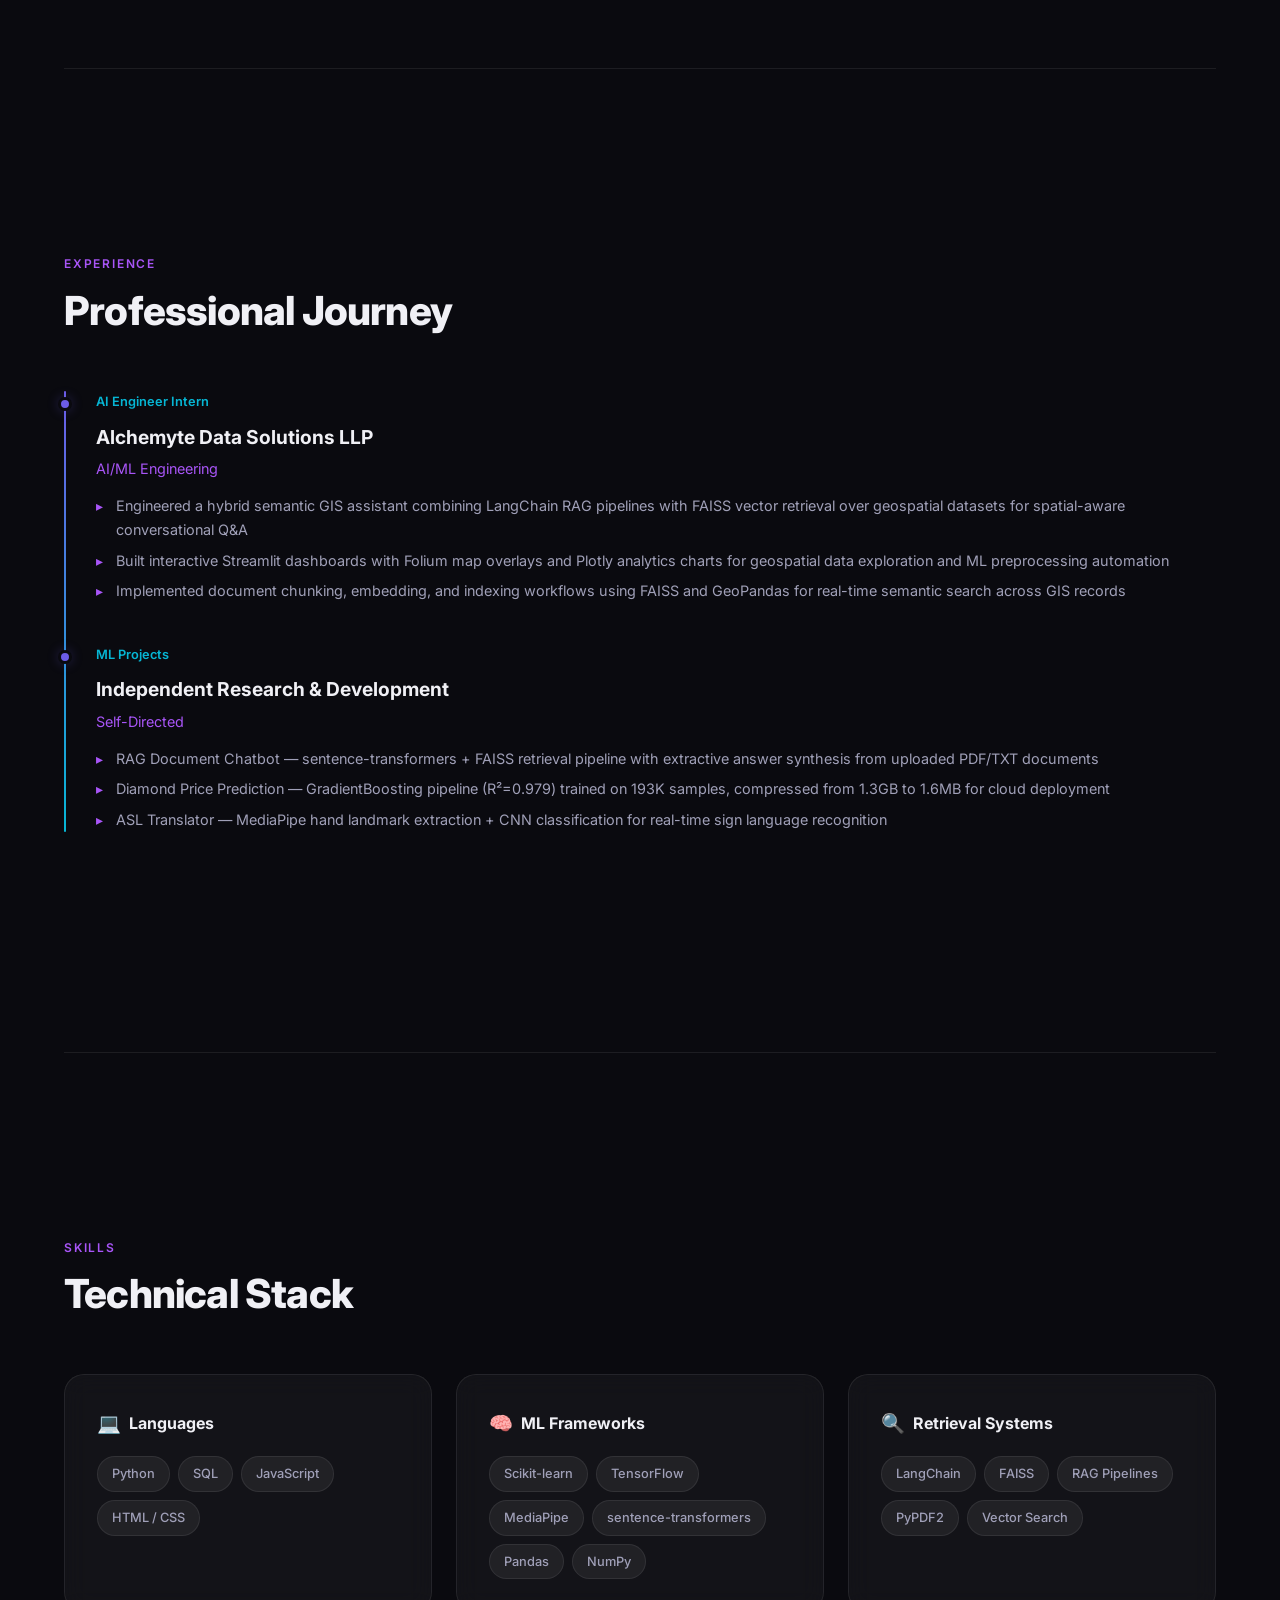
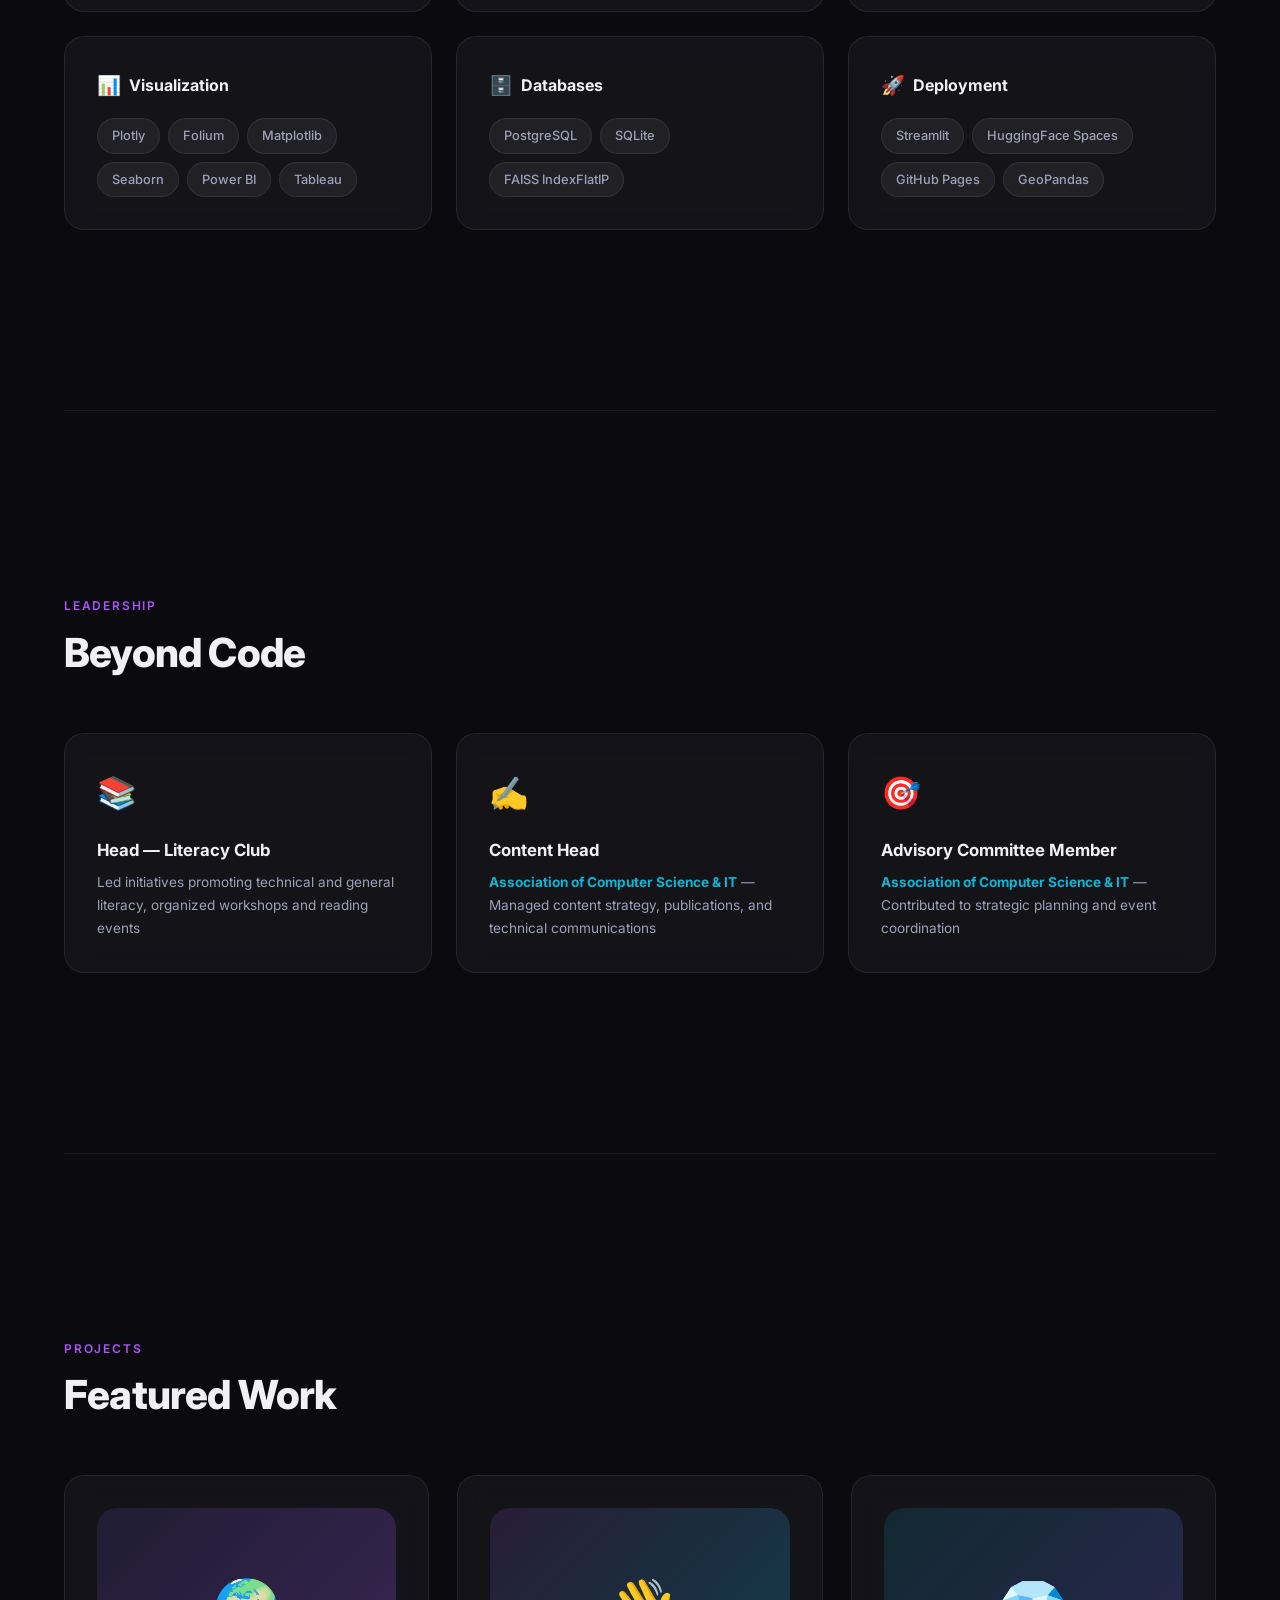
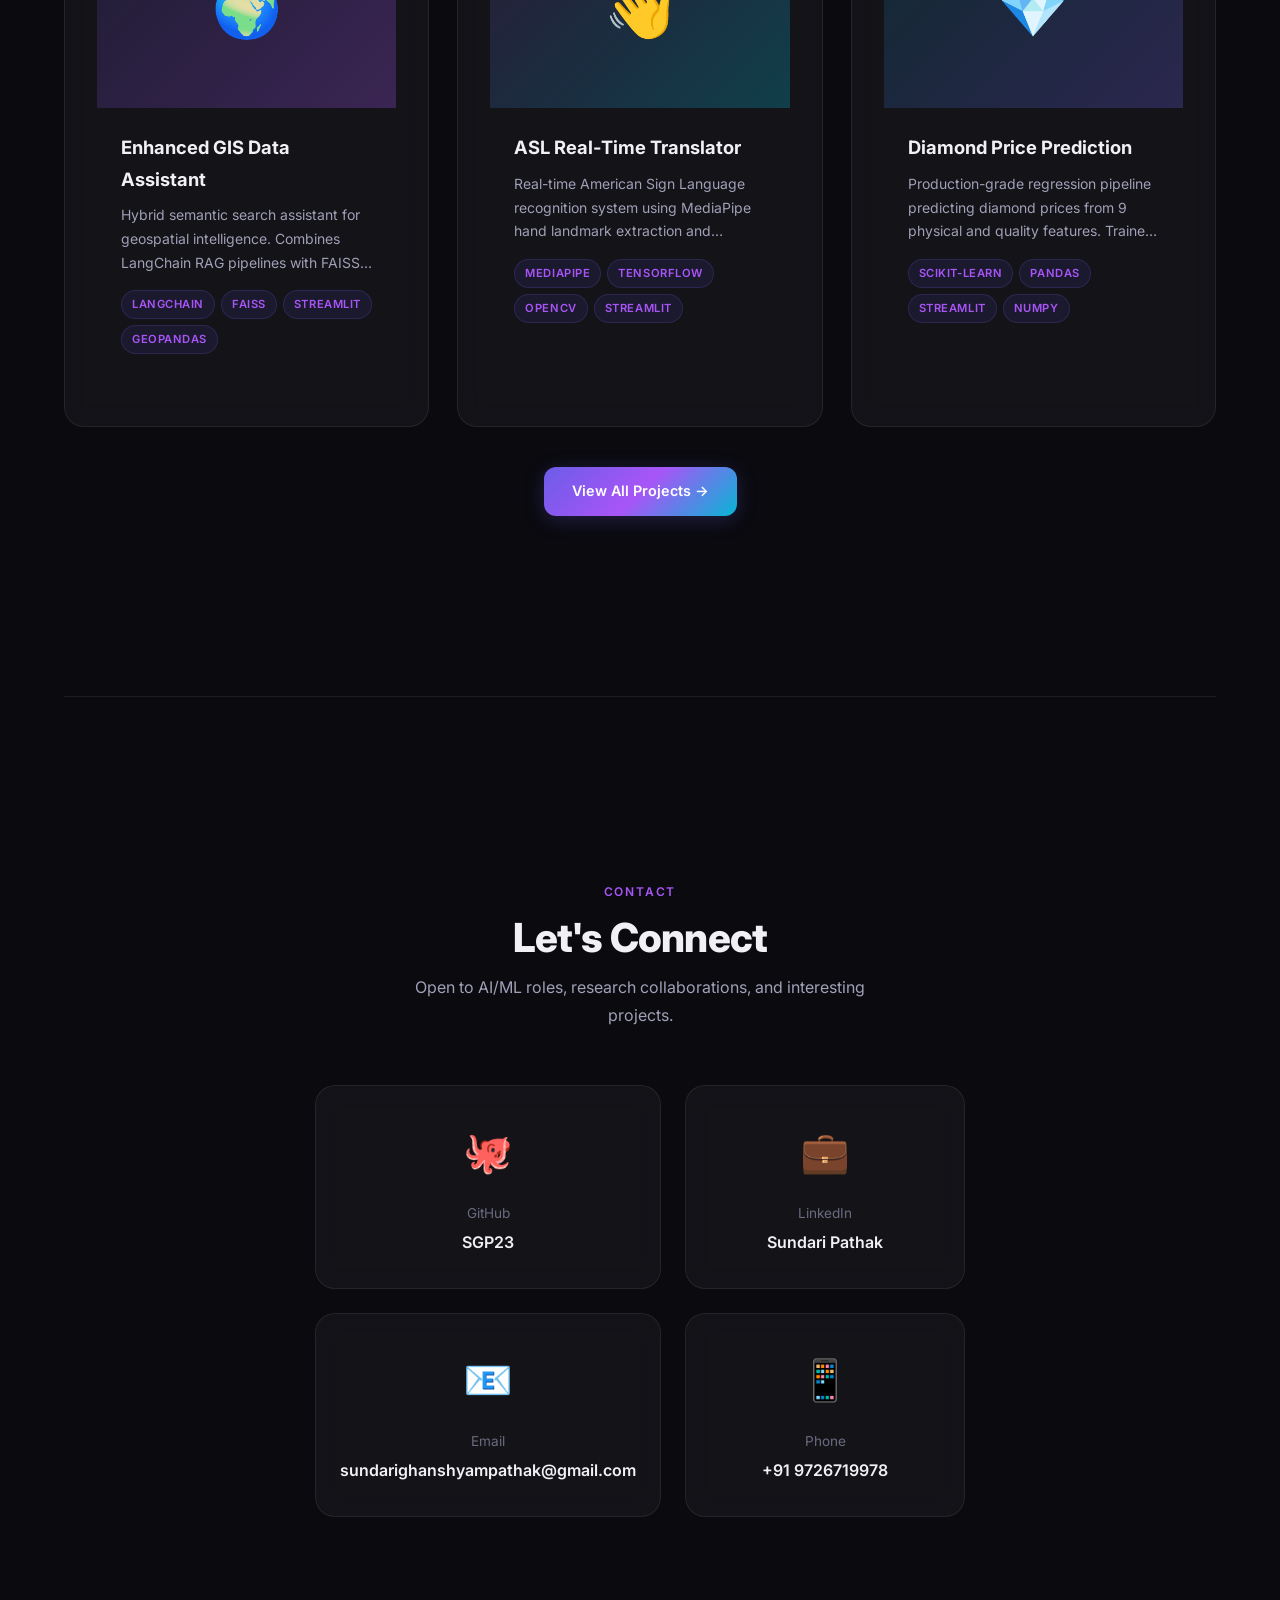
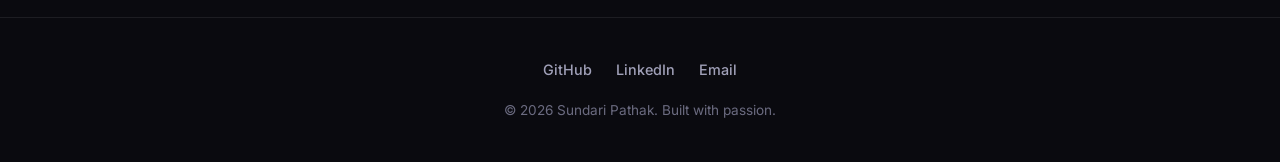
==== commit 8ae5aac2: "phase 5: add authoritative GitHub/LinkedIn URLs, update all contact links and projects.json" ====
--- a/index.html
+++ b/index.html
@@ -281,15 +281,15 @@
       </p>
     </div>
     <div class="contact__grid stagger-children fade-in">
-      <a href="ADD_GITHUB_URL" target="_blank" rel="noopener" class="glass-card contact-card" id="contactGithub">
+      <a href="https://github.com/SGP23" target="_blank" rel="noopener noreferrer" class="glass-card contact-card" id="contactGithub">
         <span class="contact-card__icon">🐙</span>
         <div class="contact-card__label">GitHub</div>
-        <div class="contact-card__value">GitHub Profile</div>
+        <div class="contact-card__value">SGP23</div>
       </a>
-      <a href="ADD_LINKEDIN_URL" target="_blank" rel="noopener" class="glass-card contact-card" id="contactLinkedin">
+      <a href="https://www.linkedin.com/in/sundari-pathak-920490341" target="_blank" rel="noopener noreferrer" class="glass-card contact-card" id="contactLinkedin">
         <span class="contact-card__icon">💼</span>
         <div class="contact-card__label">LinkedIn</div>
-        <div class="contact-card__value">LinkedIn Profile</div>
+        <div class="contact-card__value">Sundari Pathak</div>
       </a>
       <a href="mailto:sundarighanshyampathak@gmail.com" class="glass-card contact-card" id="contactEmail">
         <span class="contact-card__icon">📧</span>
@@ -309,8 +309,8 @@
 <footer class="footer">
   <div class="container">
     <div class="footer__links">
-      <a href="ADD_GITHUB_URL" class="footer__link" target="_blank" rel="noopener">GitHub</a>
-      <a href="ADD_LINKEDIN_URL" class="footer__link" target="_blank" rel="noopener">LinkedIn</a>
+      <a href="https://github.com/SGP23" class="footer__link" target="_blank" rel="noopener noreferrer">GitHub</a>
+      <a href="https://www.linkedin.com/in/sundari-pathak-920490341" class="footer__link" target="_blank" rel="noopener noreferrer">LinkedIn</a>
       <a href="mailto:sundarighanshyampathak@gmail.com" class="footer__link">Email</a>
     </div>
     <p class="footer__text">© 2026 Sundari Pathak. Built with passion.</p>
--- a/style.css
+++ b/style.css
@@ -886,9 +886,9 @@
 /* ── Contact Section ── */
 .contact__grid {
   display: grid;
-  grid-template-columns: repeat(auto-fill, minmax(240px, 1fr));
+  grid-template-columns: repeat(2, 1fr);
   gap: 24px;
-  max-width: 800px;
+  max-width: 650px;
   margin: 0 auto;
 }
 
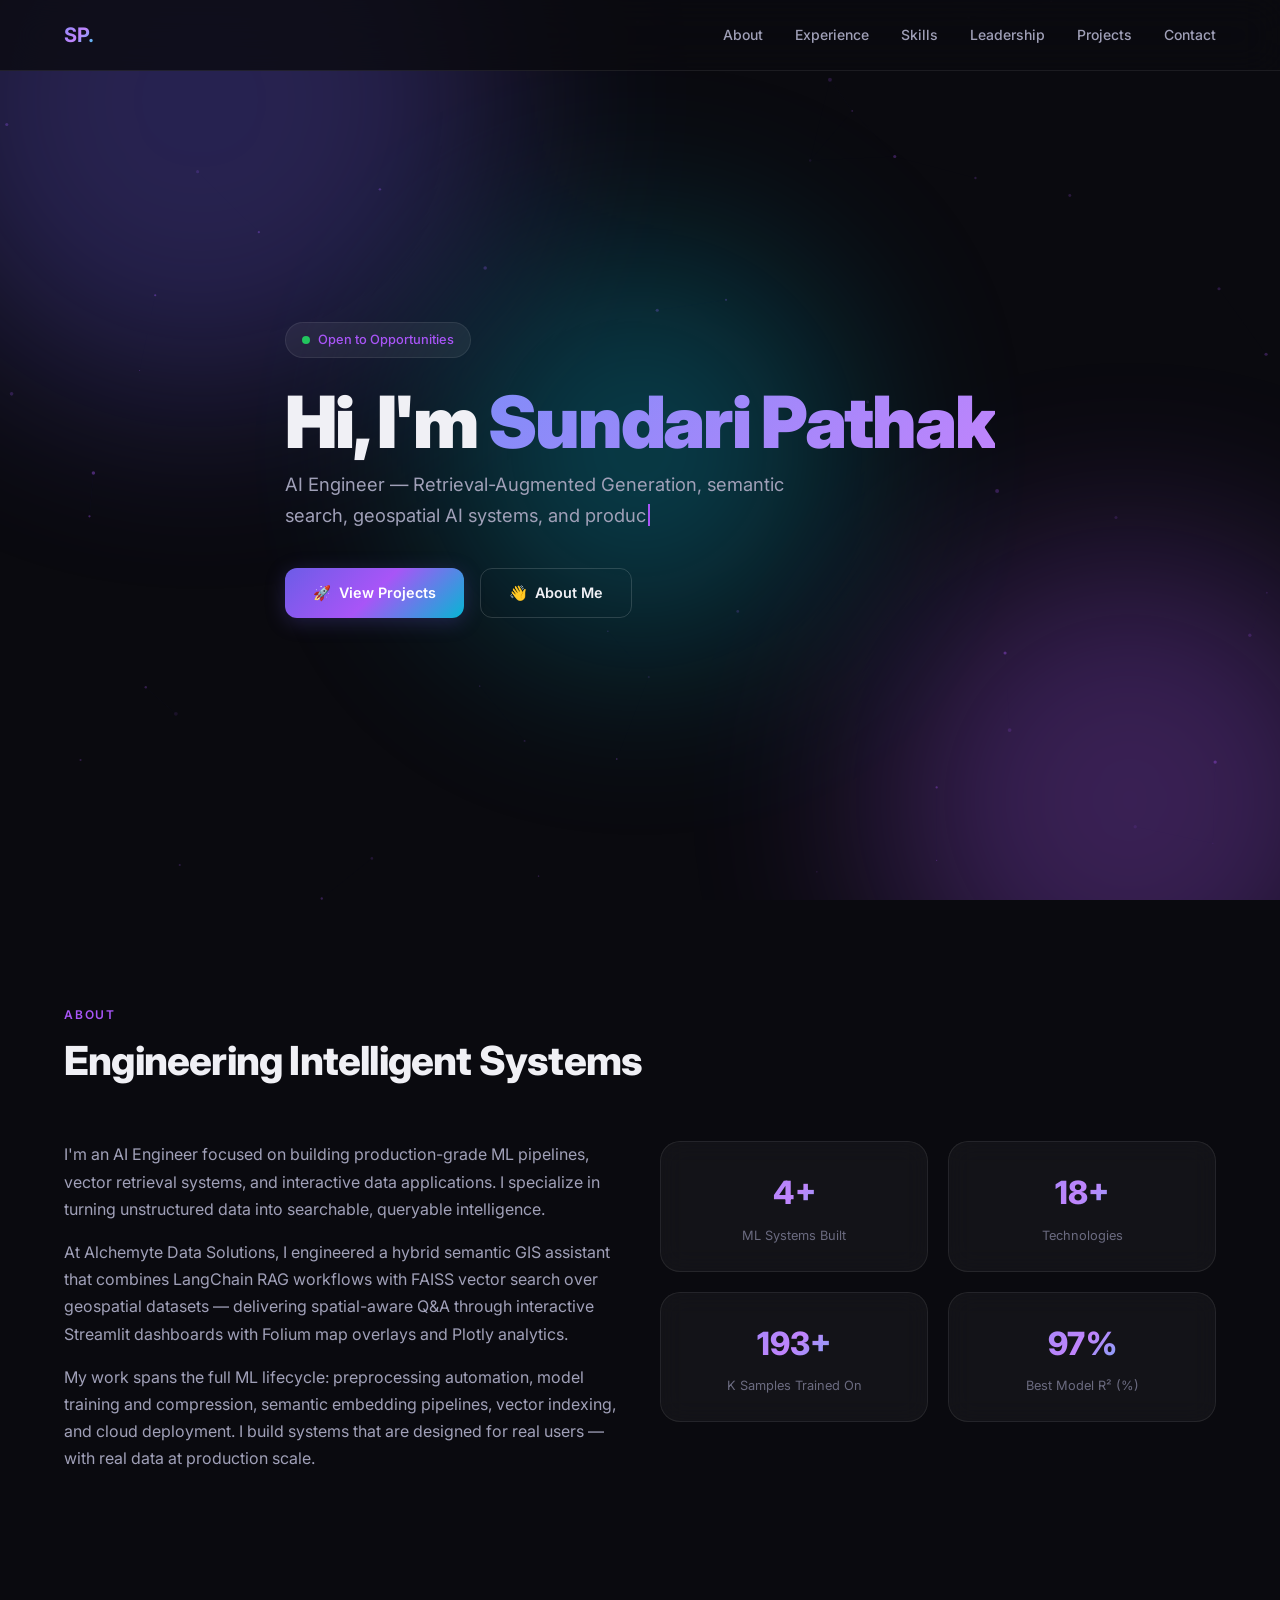
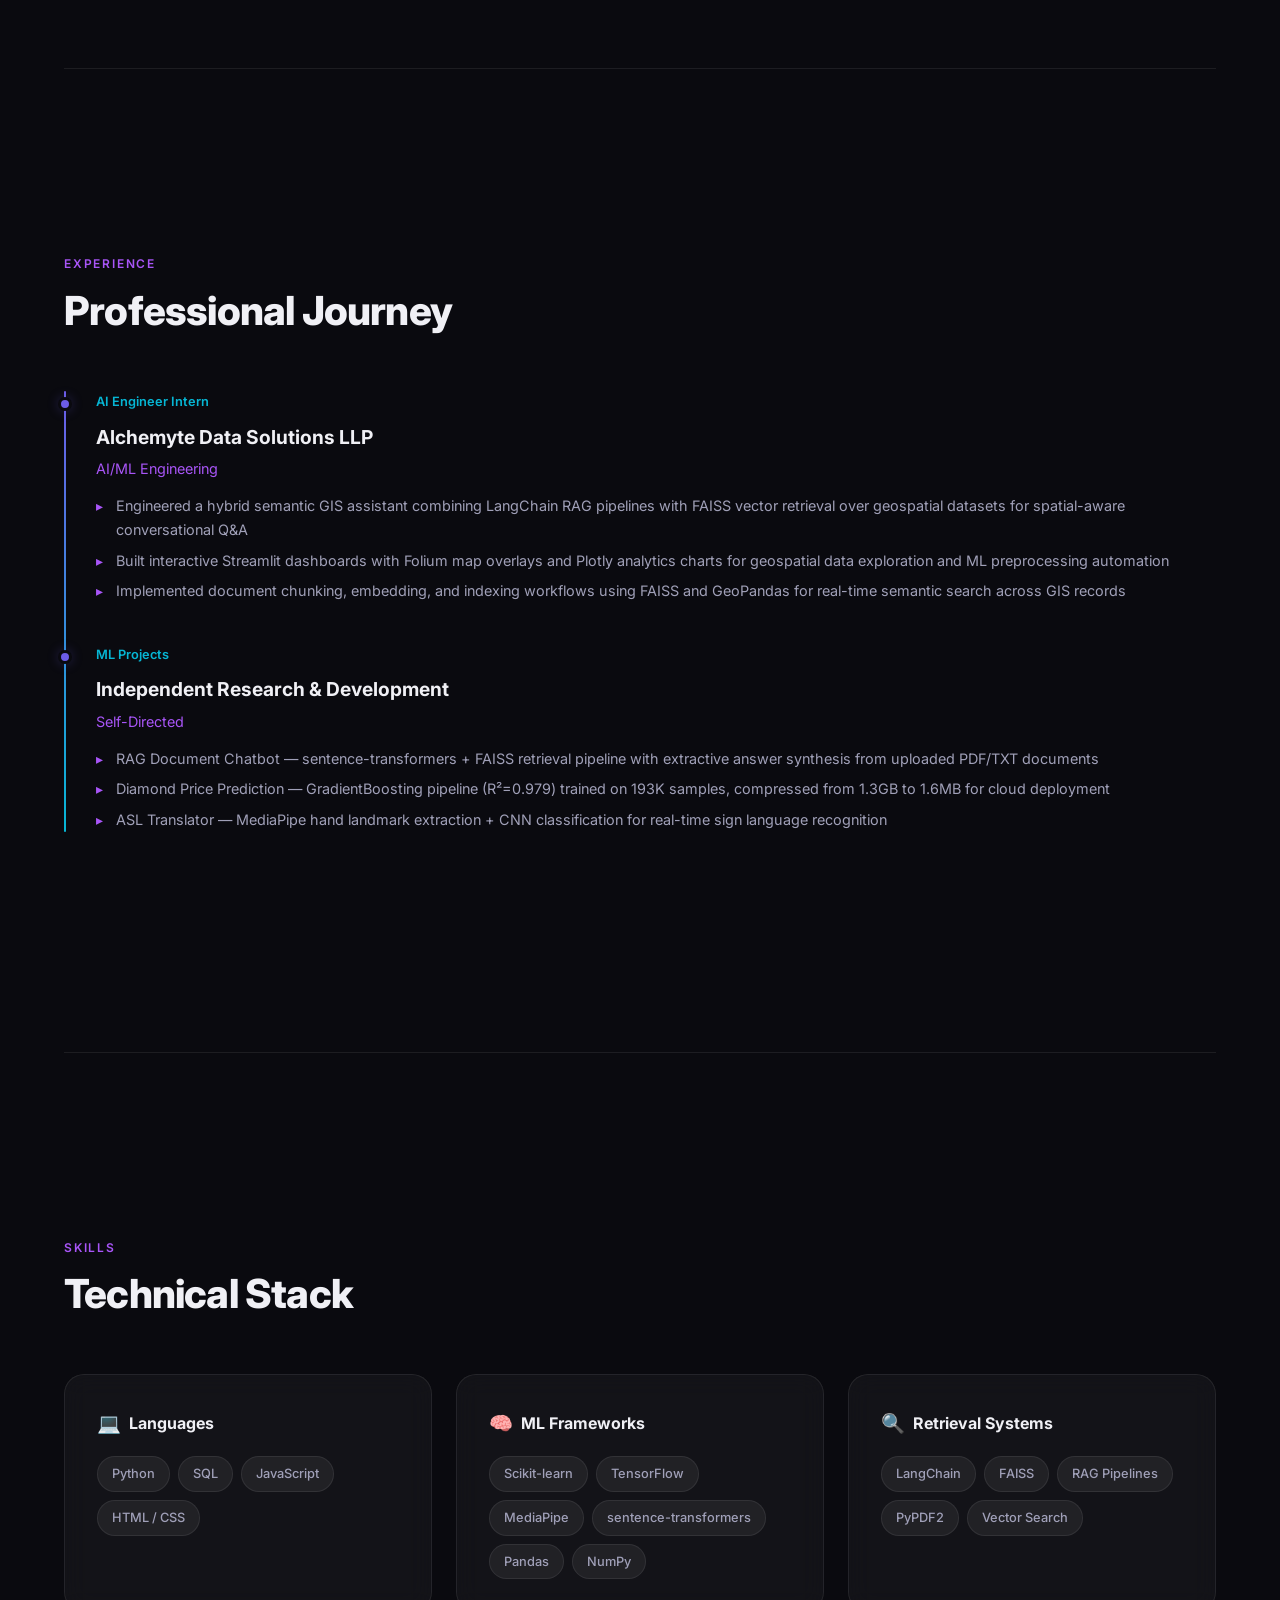
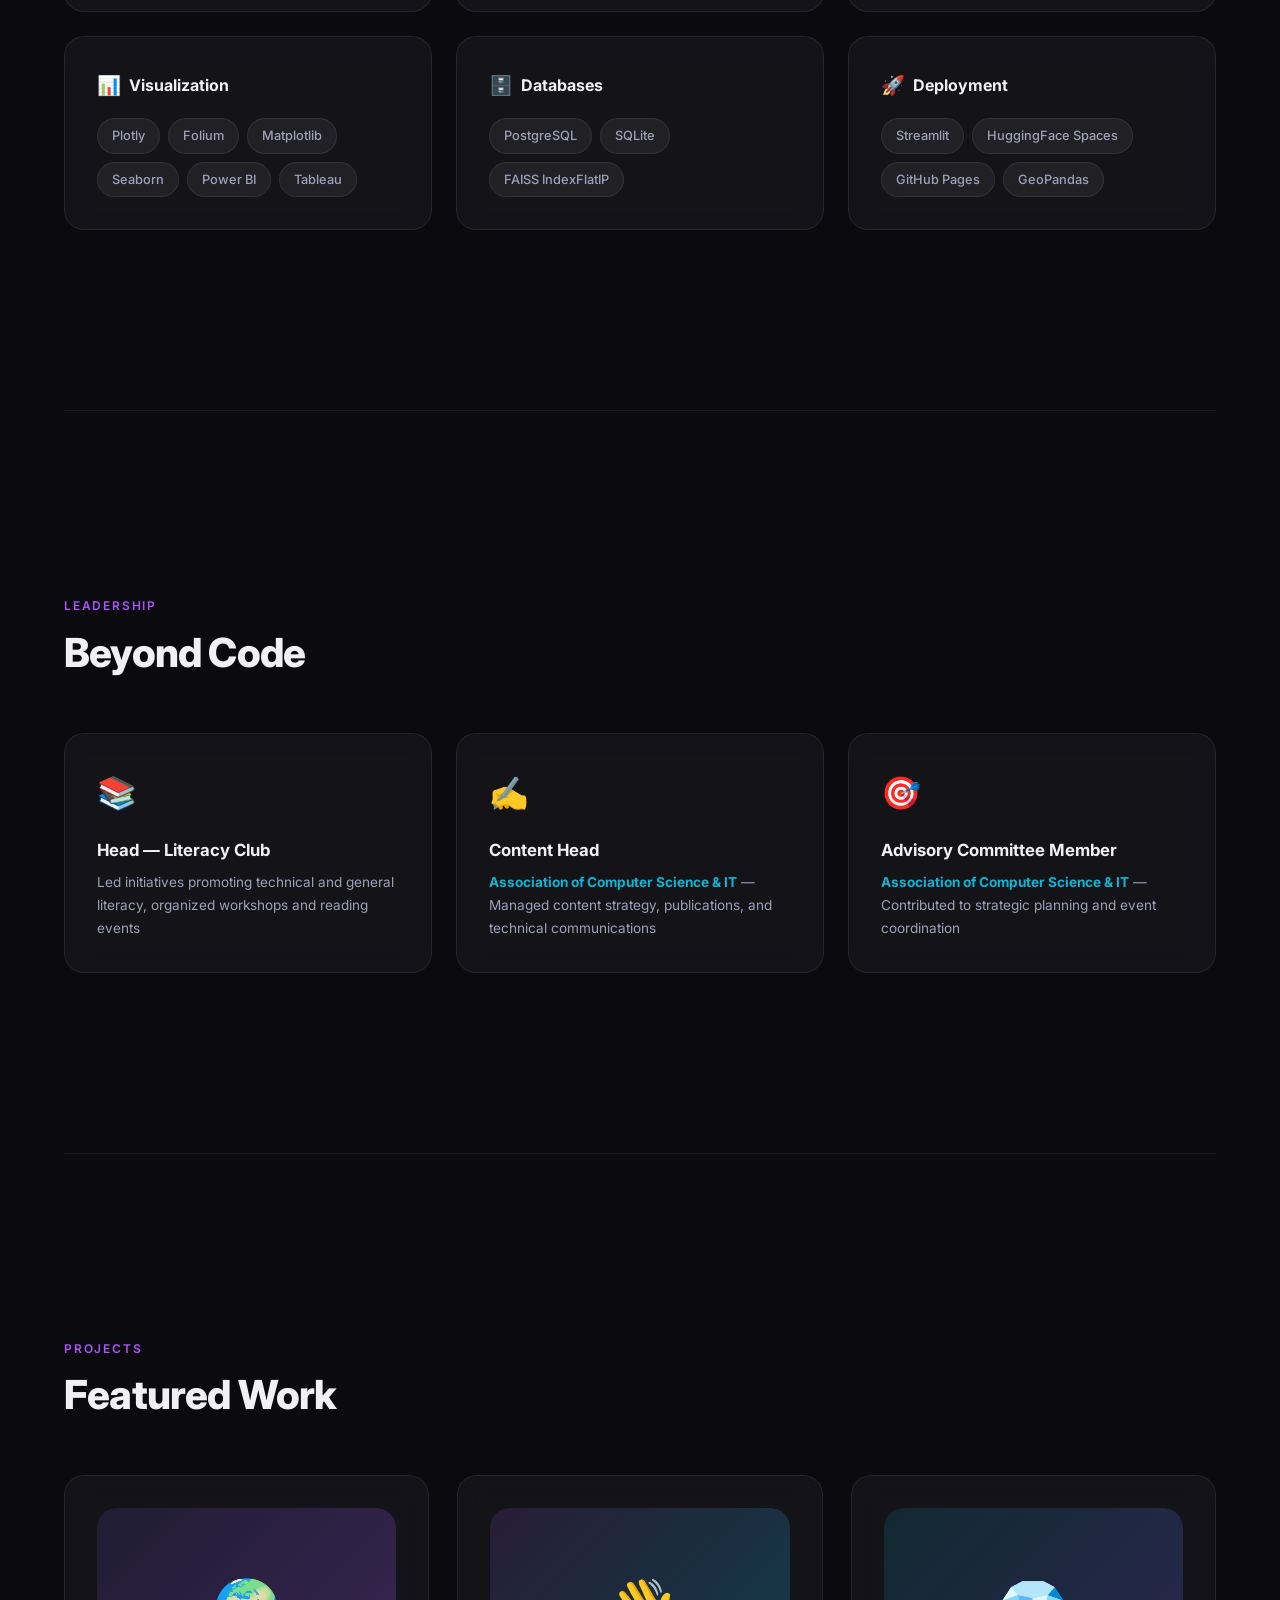
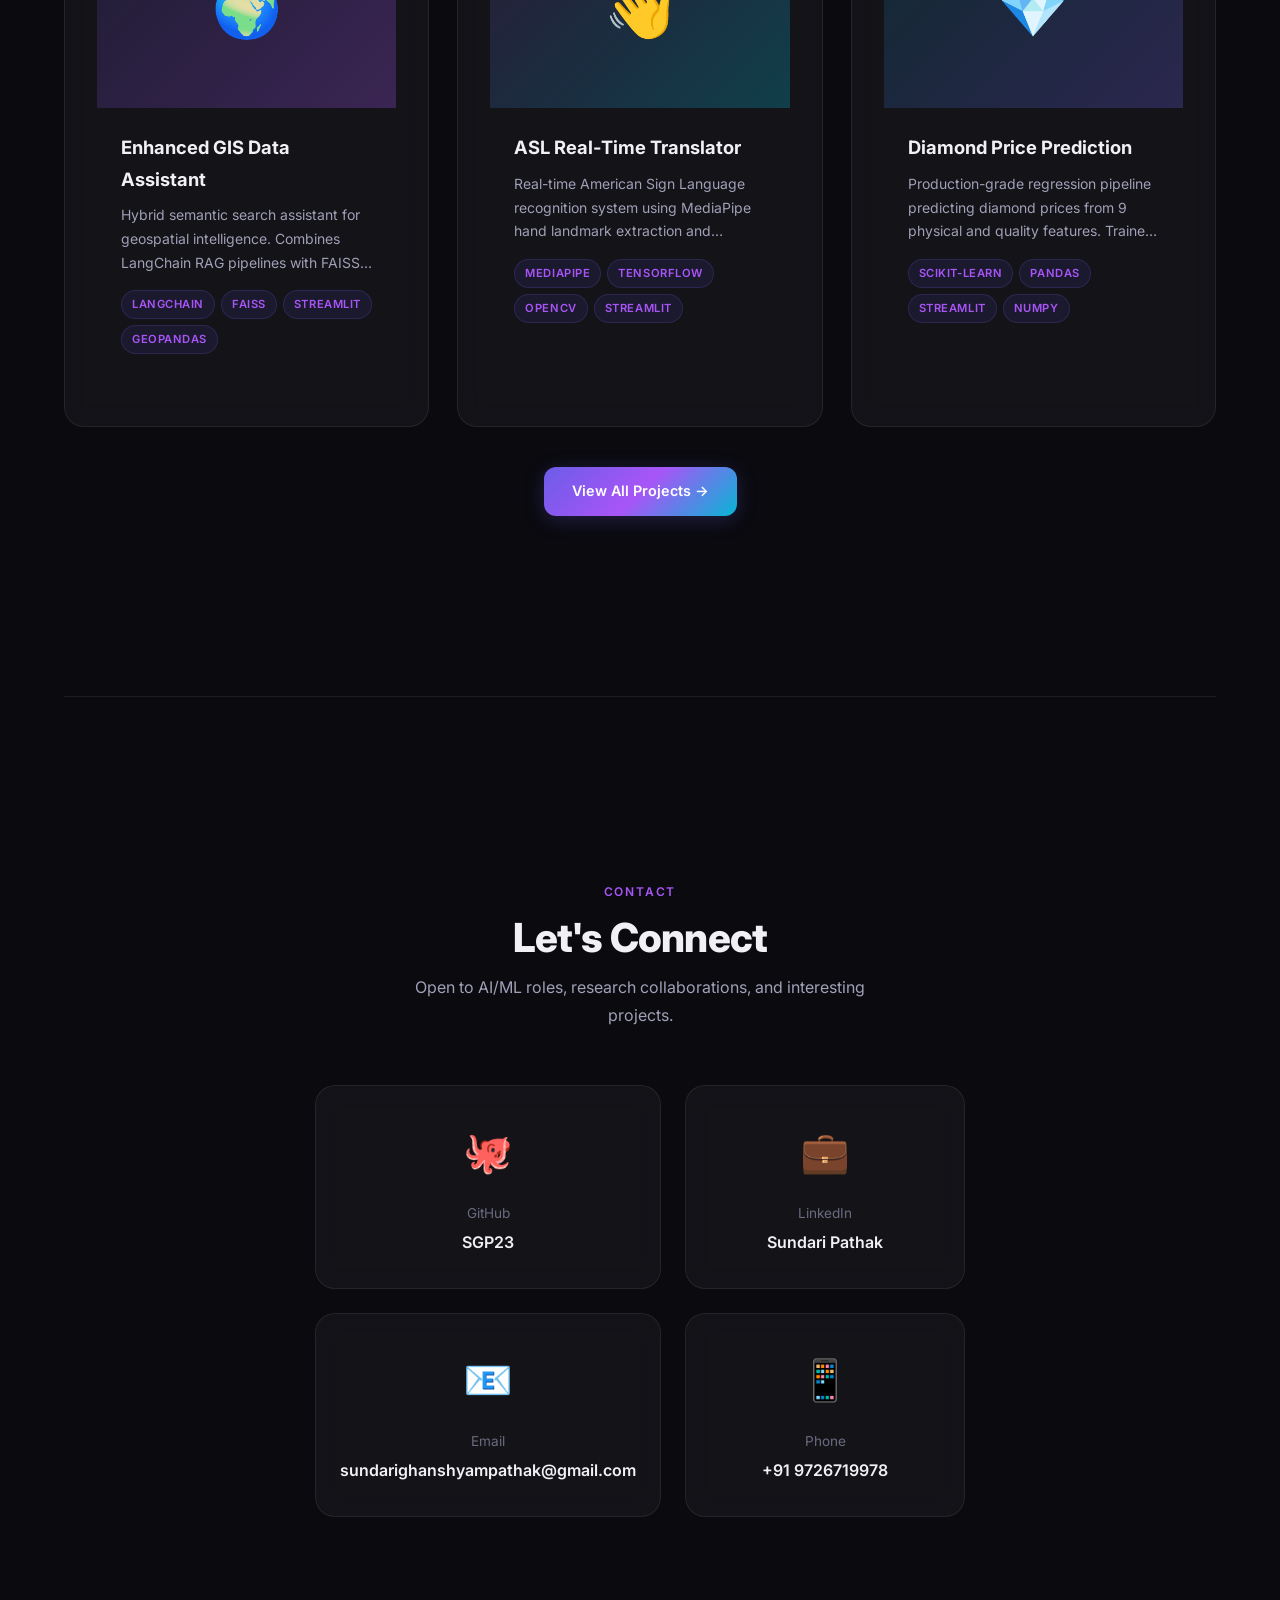
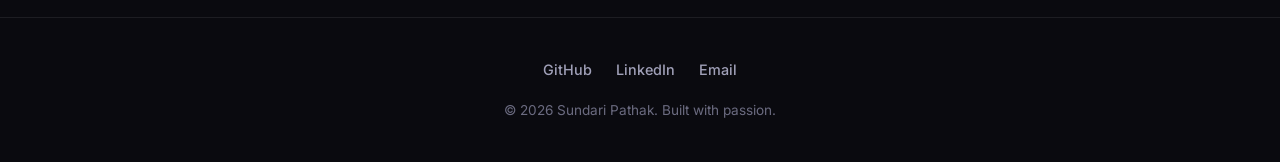
==== commit ed6b8abe: "Finalized UI Upgrades and Contact Links" ====
--- a/index.html
+++ b/index.html
@@ -291,12 +291,12 @@
         <div class="contact-card__label">LinkedIn</div>
         <div class="contact-card__value">Sundari Pathak</div>
       </a>
-      <a href="mailto:sundarighanshyampathak@gmail.com" class="glass-card contact-card" id="contactEmail">
+      <a href="mailto:sundarighanshyampathak@gmail.com" target="_blank" rel="noopener noreferrer" class="glass-card contact-card" id="contactEmail">
         <span class="contact-card__icon">📧</span>
         <div class="contact-card__label">Email</div>
         <div class="contact-card__value">sundarighanshyampathak@gmail.com</div>
       </a>
-      <a href="tel:+919726719978" class="glass-card contact-card" id="contactPhone">
+      <a href="tel:+919726719978" target="_blank" rel="noopener noreferrer" class="glass-card contact-card" id="contactPhone">
         <span class="contact-card__icon">📱</span>
         <div class="contact-card__label">Phone</div>
         <div class="contact-card__value">+91 9726719978</div>
@@ -311,7 +311,7 @@
     <div class="footer__links">
       <a href="https://github.com/SGP23" class="footer__link" target="_blank" rel="noopener noreferrer">GitHub</a>
       <a href="https://www.linkedin.com/in/sundari-pathak-920490341" class="footer__link" target="_blank" rel="noopener noreferrer">LinkedIn</a>
-      <a href="mailto:sundarighanshyampathak@gmail.com" class="footer__link">Email</a>
+      <a href="mailto:sundarighanshyampathak@gmail.com" class="footer__link" target="_blank" rel="noopener noreferrer">Email</a>
     </div>
     <p class="footer__text">© 2026 Sundari Pathak. Built with passion.</p>
   </div>
@@ -467,13 +467,33 @@
 })();
 
 // ═══════════════════════════════════════════
-// SCROLL PROGRESS BAR
+// SCROLL PROGRESS BAR & ACTIVE SECTION HIGHLIGHT
 // ═══════════════════════════════════════════
 window.addEventListener('scroll', () => {
+  // Scroll Progress
   const scrollTop = window.scrollY;
   const docHeight = document.documentElement.scrollHeight - window.innerHeight;
   const progress = (scrollTop / docHeight) * 100;
   document.getElementById('scrollProgress').style.width = progress + '%';
+  
+  // Active Section Highlight (ScrollSpy)
+  const sections = document.querySelectorAll('section[id]');
+  const navLinks = document.querySelectorAll('.navbar__link');
+  
+  let current = '';
+  sections.forEach(section => {
+    const sectionTop = section.offsetTop;
+    if (window.scrollY >= (sectionTop - 150)) {
+      current = section.getAttribute('id');
+    }
+  });
+
+  navLinks.forEach(link => {
+    link.classList.remove('navbar__link--active');
+    if (link.getAttribute('href') === `#${current}`) {
+      link.classList.add('navbar__link--active');
+    }
+  });
 });
 
 // ═══════════════════════════════════════════
--- a/style.css
+++ b/style.css
@@ -492,8 +492,8 @@
 .glass-card:hover {
   background: var(--bg-card-hover);
   border-color: var(--border-glass-hover);
-  box-shadow: var(--shadow-card);
-  transform: translateY(-4px);
+  box-shadow: var(--shadow-card), 0 10px 40px rgba(108, 92, 231, 0.15);
+  transform: translateY(-8px) scale(1.02);
 }
 
 /* ── About Section ── */
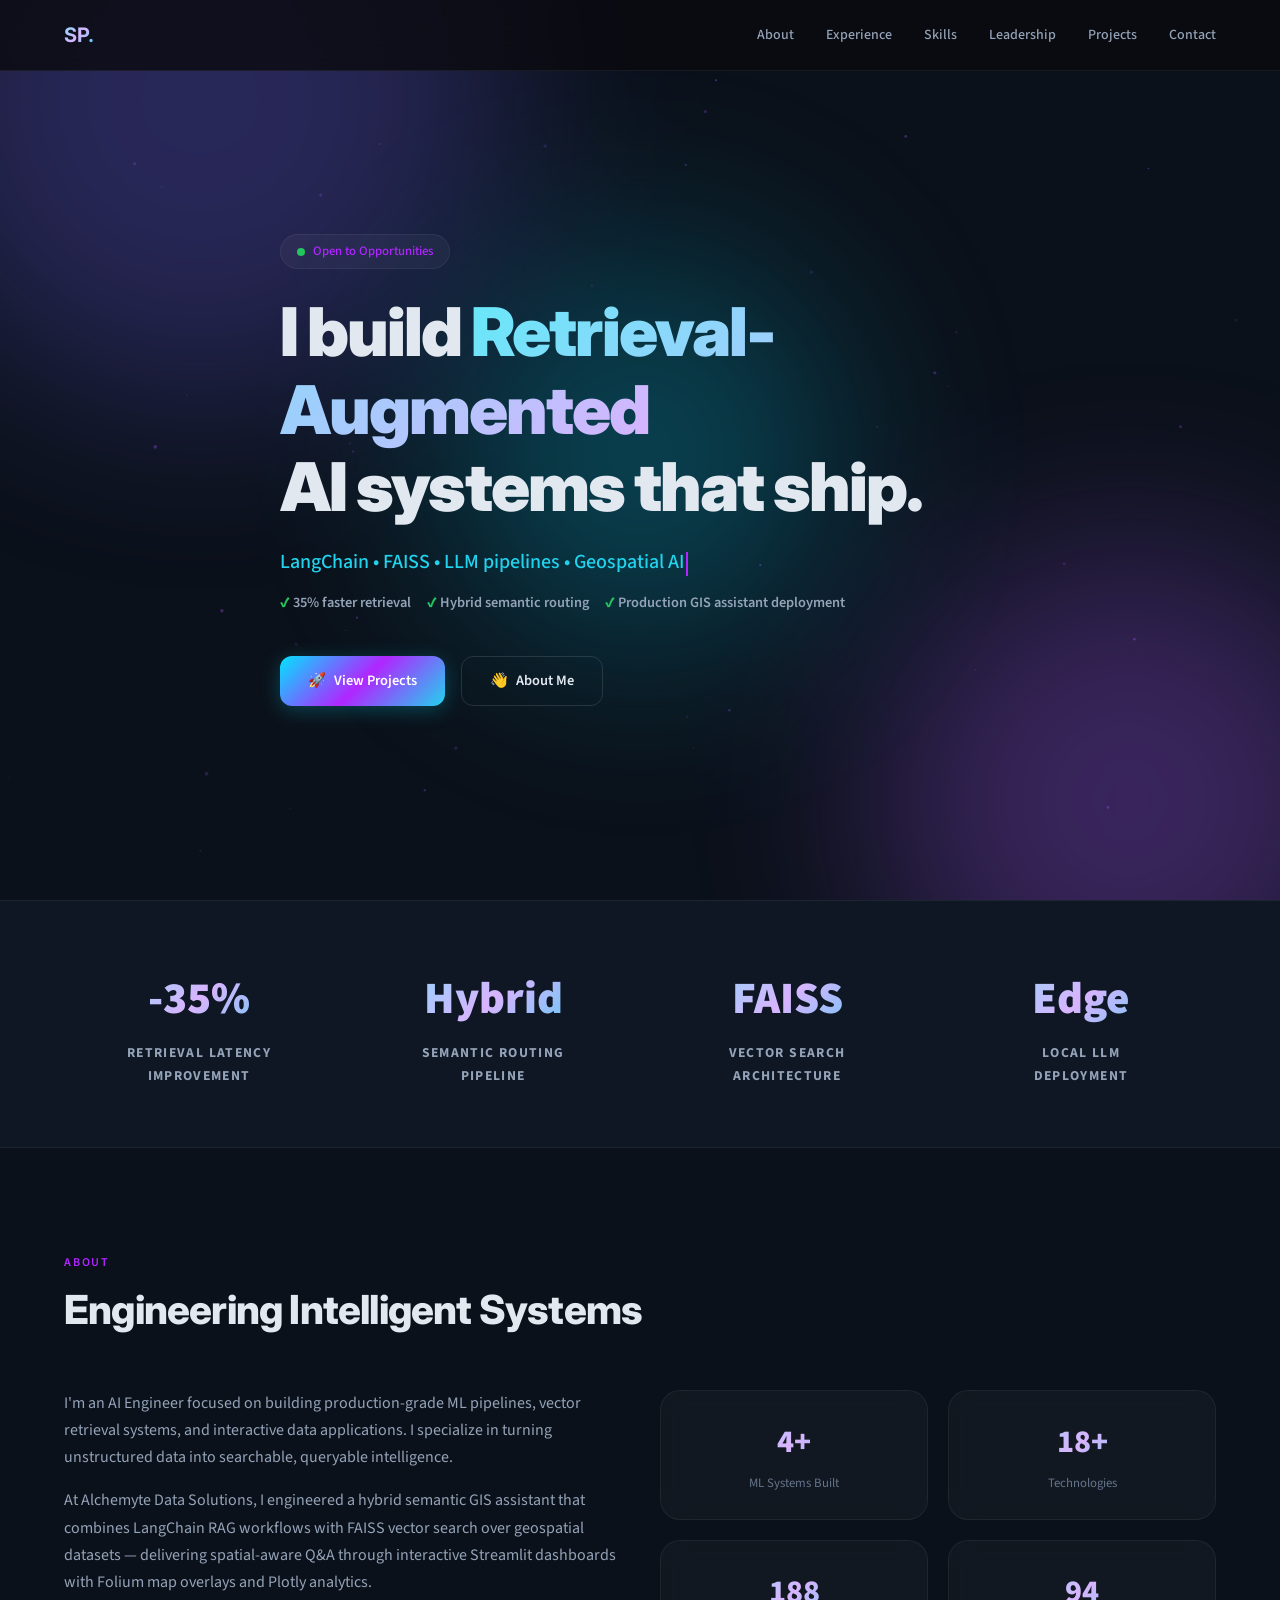
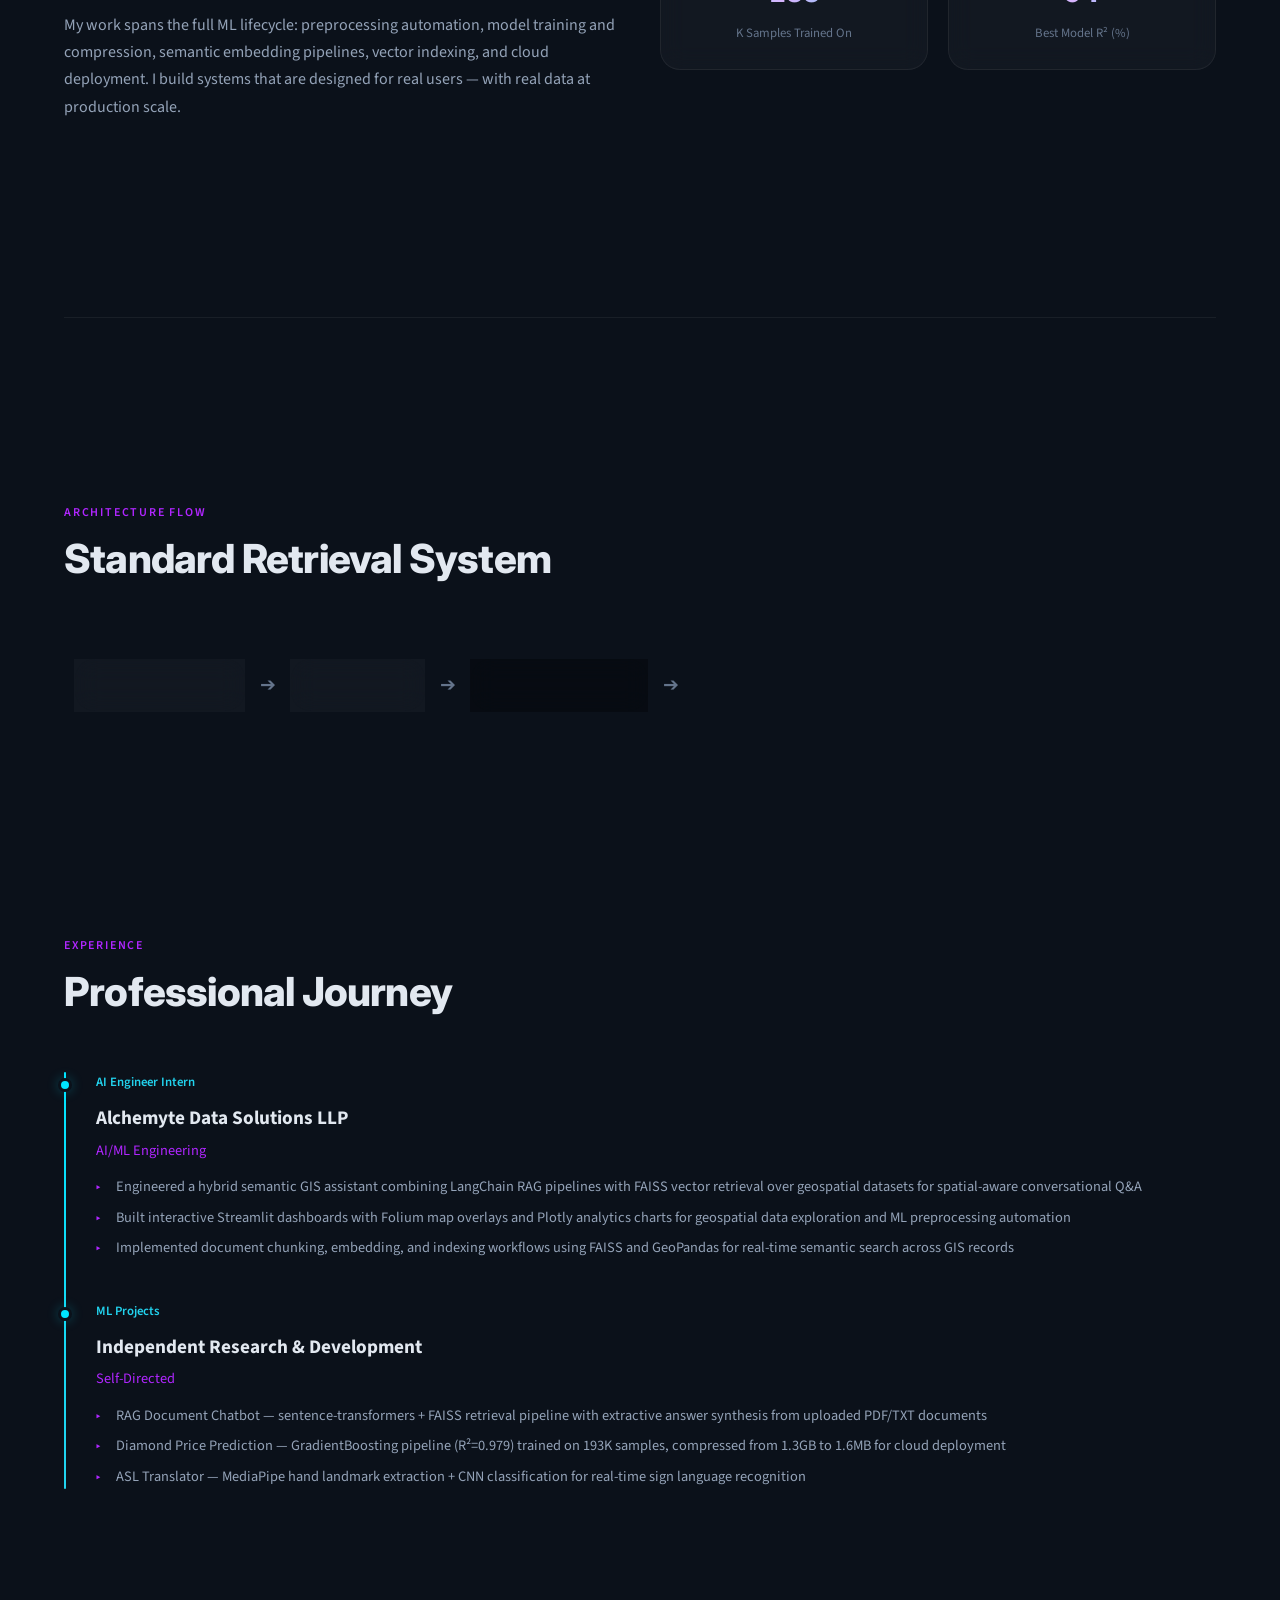
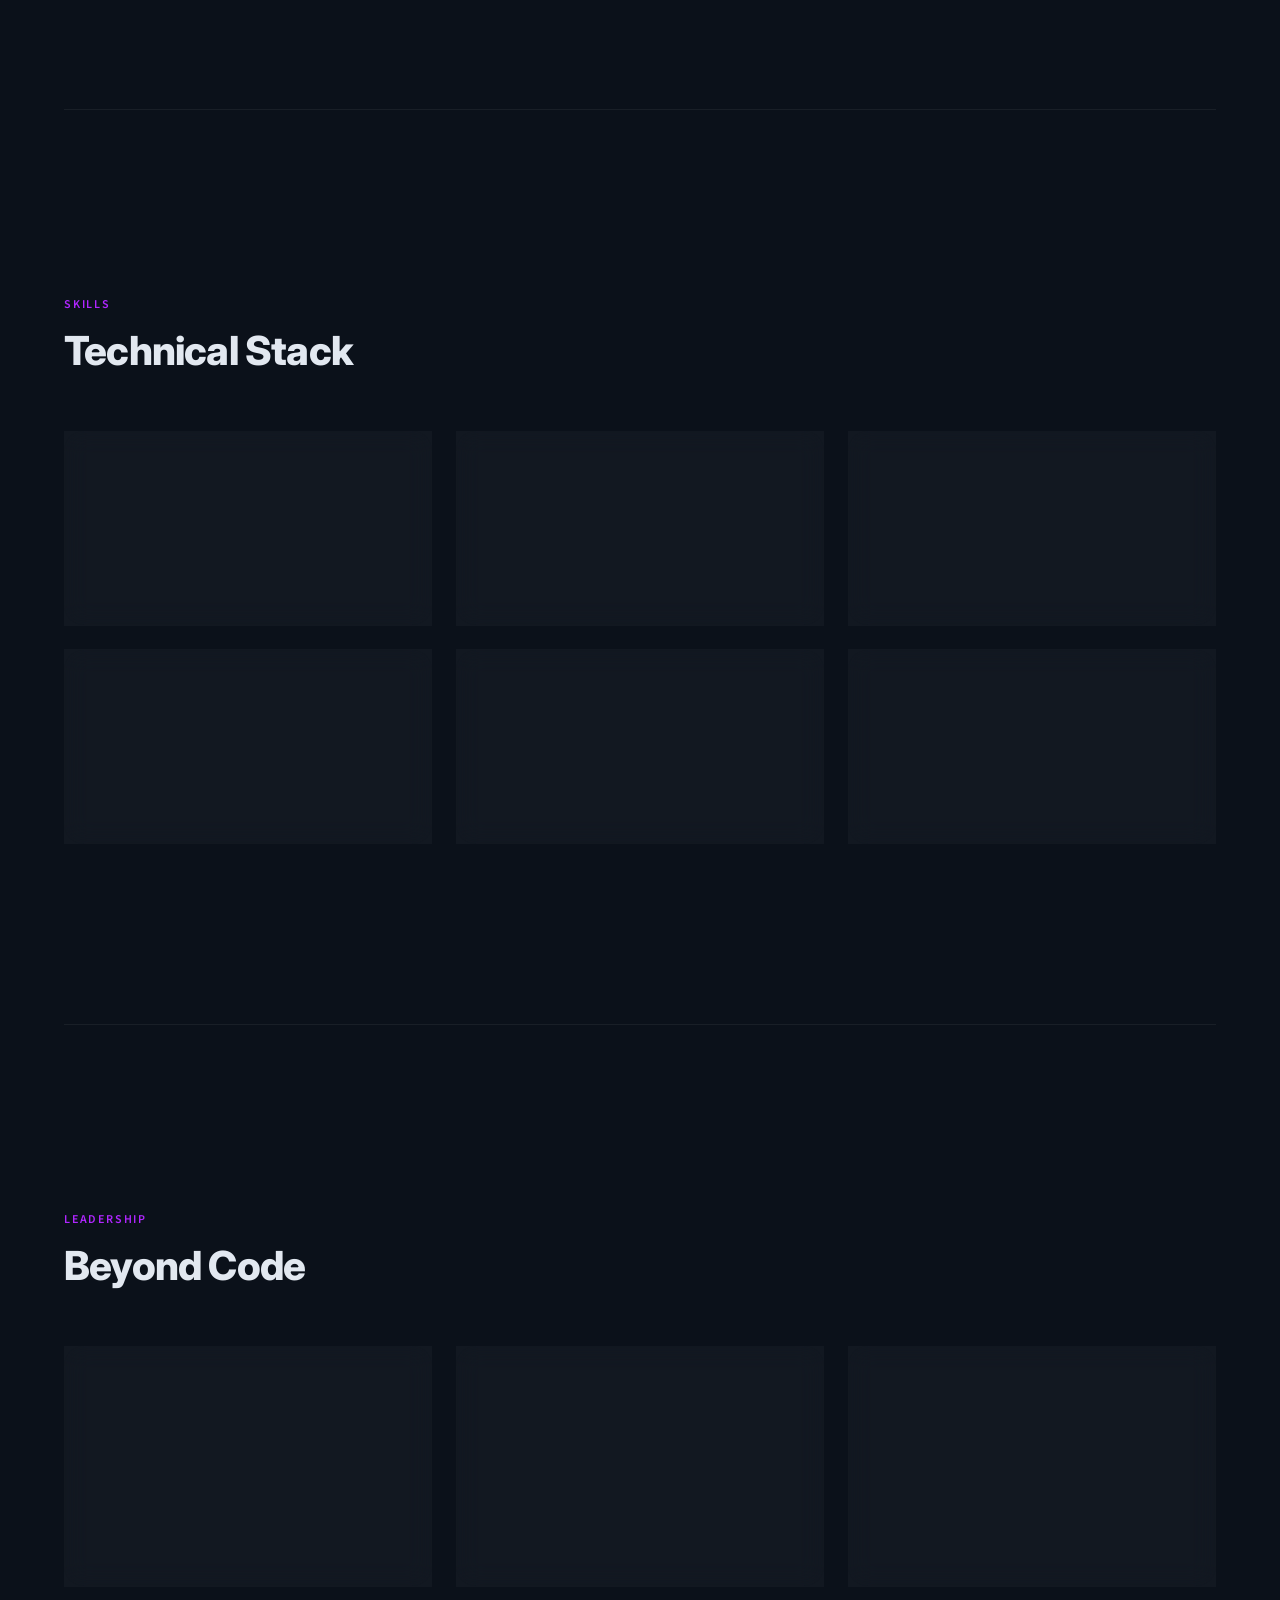
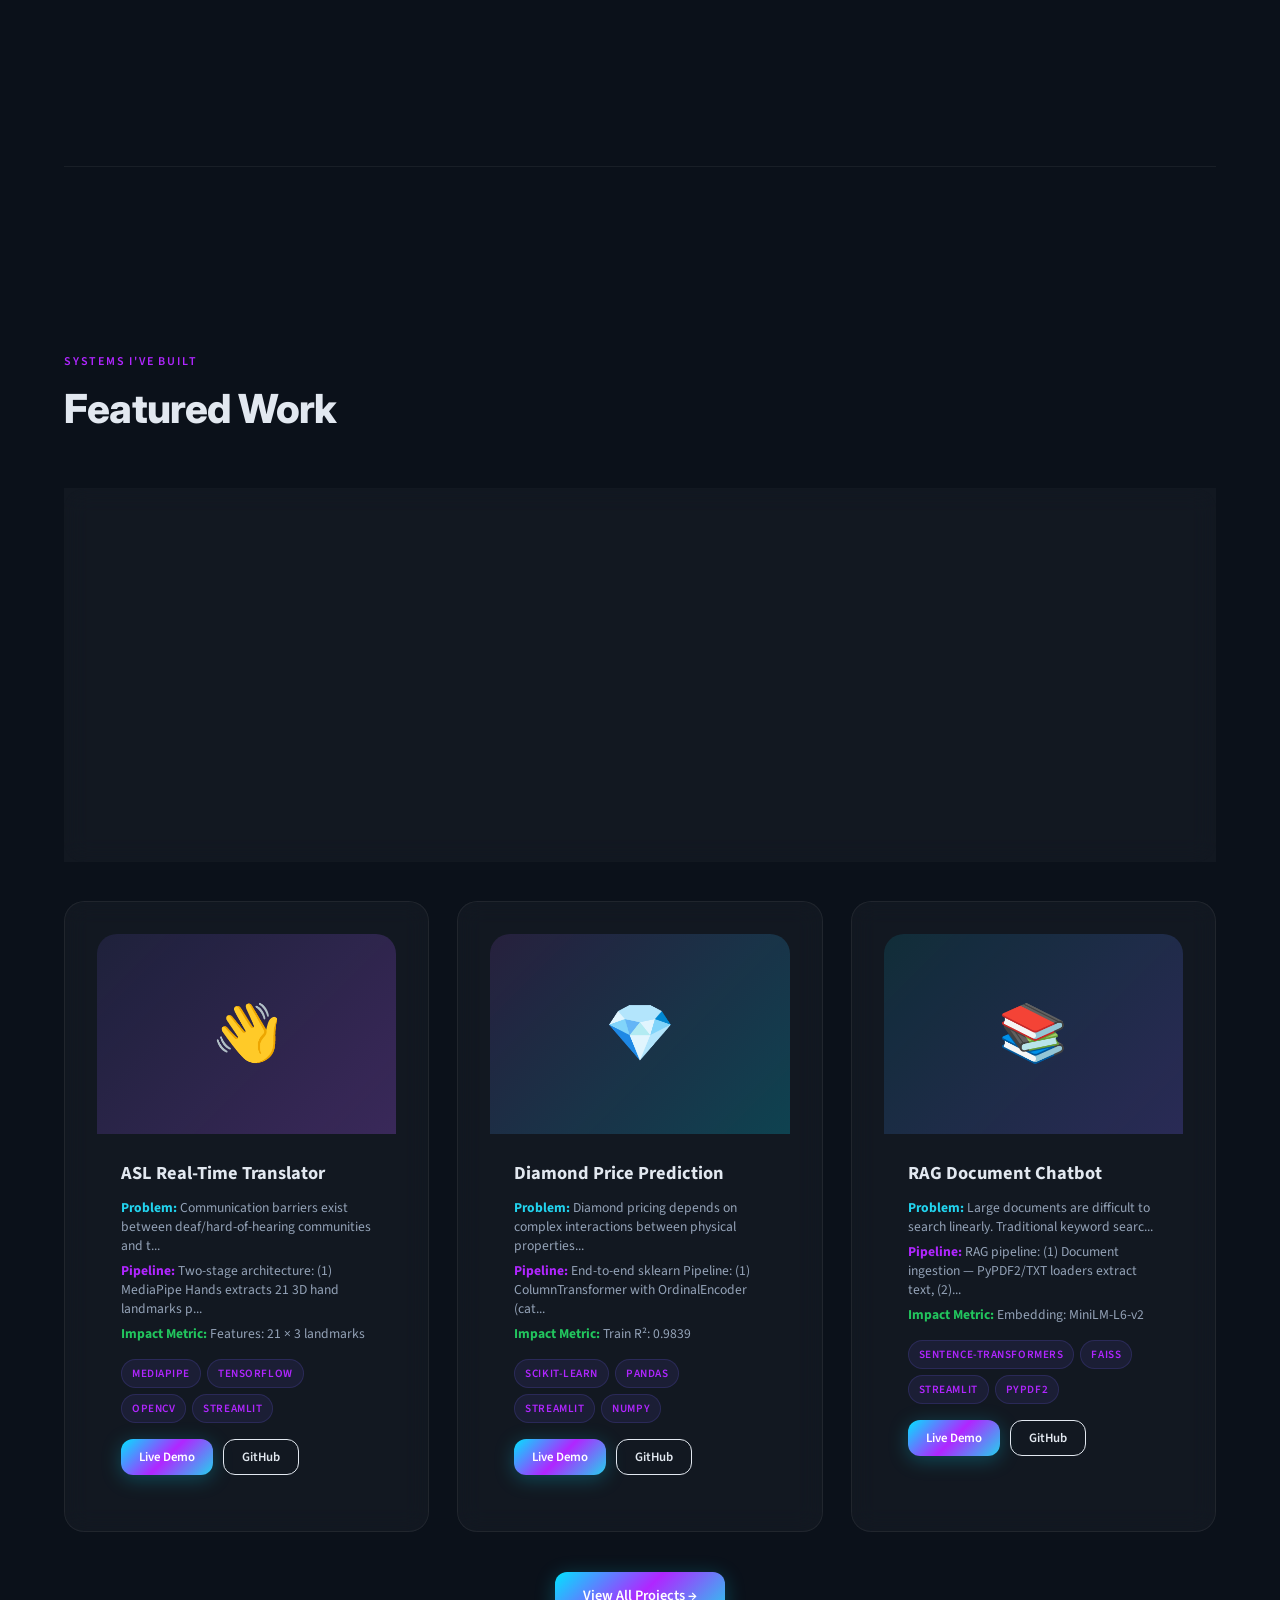
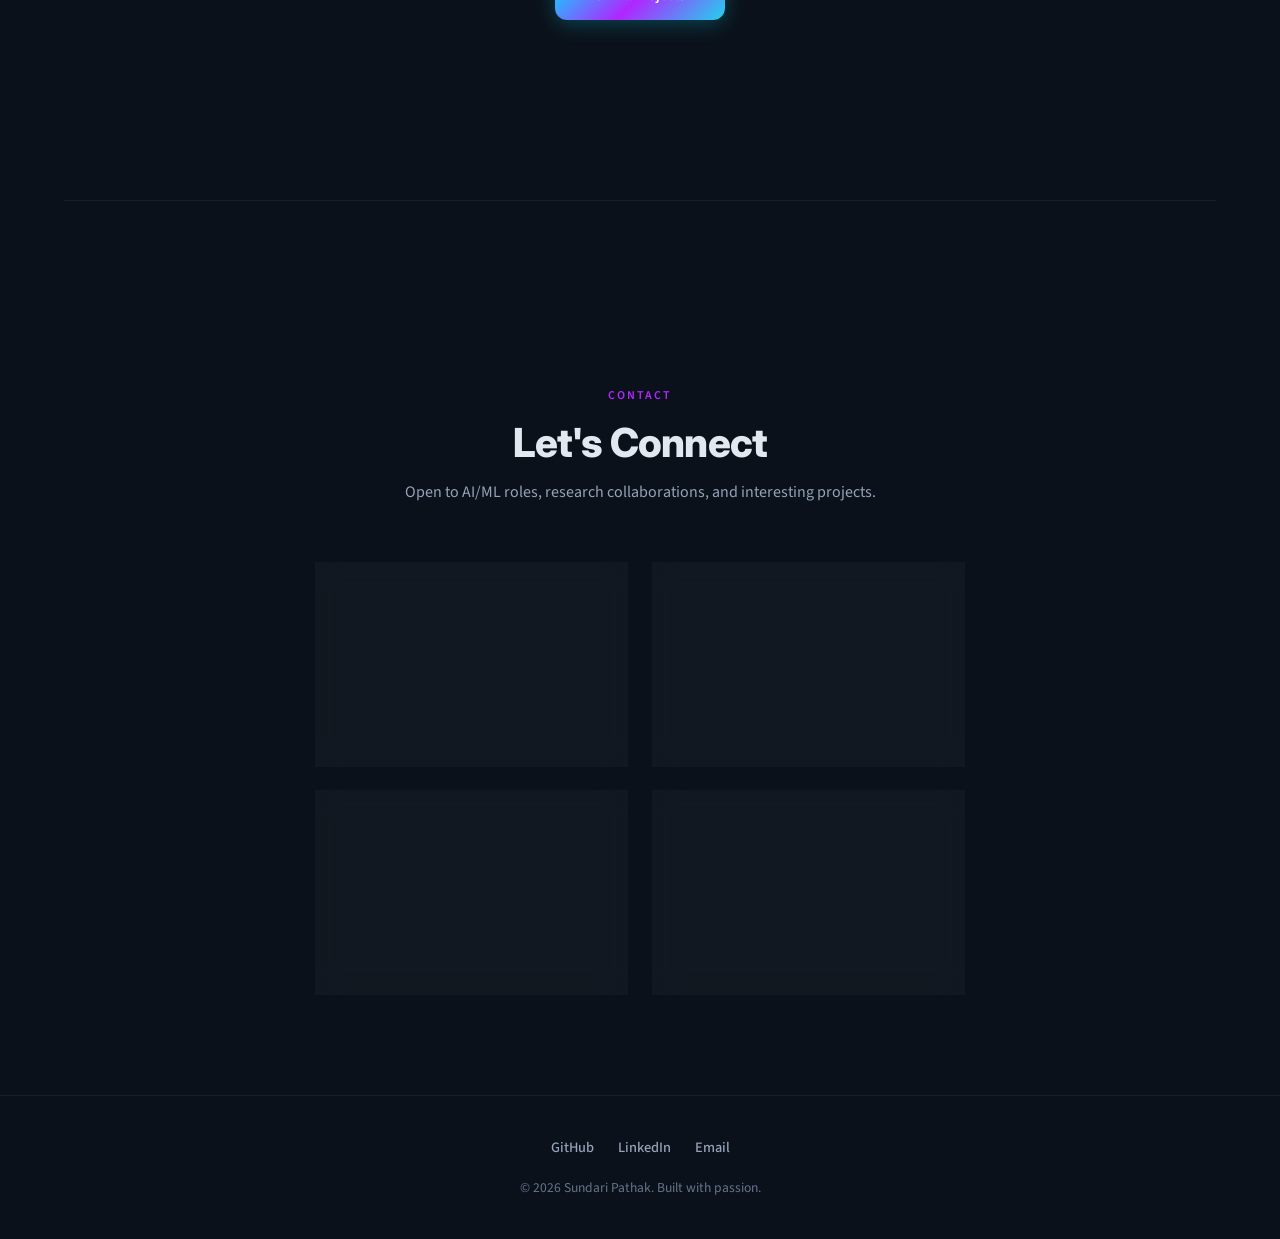
==== commit d2e947b1: "UI Overhaul & Architecture Cleanup" ====
--- a/index.html
+++ b/index.html
@@ -46,10 +46,17 @@
         <span class="hero__badge-dot"></span>
         Open to Opportunities
       </div>
-      <h1 class="hero__title">
-        Hi, I'm <span class="hero__title-gradient">Sundari Pathak</span>
+      <h1 class="hero__title" style="font-size: clamp(2.3rem, 5.5vw, 4.2rem); margin-bottom: 20px; line-height: 1.15;">
+        I build <span class="hero__title-gradient">Retrieval-Augmented</span><br>AI systems that ship.
       </h1>
-      <p class="hero__subtitle" id="heroSubtitle"></p>
+      <p class="hero__subtitle" id="heroSubtitle" style="color: var(--accent-3); font-weight: 500; font-size: 1.25rem; margin-bottom: 12px;"></p>
+      
+      <div style="display: flex; gap: 16px; align-items: center; justify-content: flex-start; margin-bottom: 40px; font-size: 0.9rem; font-weight: 600; color: var(--text-secondary); flex-wrap: wrap;" class="fade-in">
+        <span><span style="color:var(--success);">✔</span> 35% faster retrieval</span>
+        <span><span style="color:var(--success);">✔</span> Hybrid semantic routing</span>
+        <span><span style="color:var(--success);">✔</span> Production GIS assistant deployment</span>
+      </div>
+
       <div class="hero__actions">
         <a href="projects.html" class="btn btn--primary" id="btnProjects">
           <span>🚀</span> View Projects
@@ -57,6 +64,30 @@
         <a href="#about" class="btn btn--outline" id="btnAbout">
           <span>👋</span> About Me
         </a>
+      </div>
+    </div>
+  </div>
+</section>
+
+<!-- ═══ IMPACT METRICS ═══ -->
+<section class="section" id="impact" style="padding: 60px 0; border-top: 1px solid var(--border-glass); border-bottom: 1px solid var(--border-glass); background: var(--bg-secondary);">
+  <div class="container">
+    <div class="stagger-children fade-in" style="display: grid; grid-template-columns: repeat(auto-fit, minmax(200px, 1fr)); gap: 24px; text-align: center;">
+      <div>
+        <div class="stat-card__number" style="font-size: 2.8rem; font-weight: 900; color: var(--accent-1); margin-bottom: 4px;">-35%</div>
+        <div style="font-size: 0.85rem; font-weight: 700; text-transform: uppercase; letter-spacing: 0.1em; color: var(--text-secondary);">Retrieval Latency<br>Improvement</div>
+      </div>
+      <div>
+        <div class="stat-card__number" style="font-size: 2.8rem; font-weight: 900; color: var(--accent-2); margin-bottom: 4px;">Hybrid</div>
+        <div style="font-size: 0.85rem; font-weight: 700; text-transform: uppercase; letter-spacing: 0.1em; color: var(--text-secondary);">Semantic Routing<br>Pipeline</div>
+      </div>
+      <div>
+        <div class="stat-card__number" style="font-size: 2.8rem; font-weight: 900; color: var(--accent-3); margin-bottom: 4px;">FAISS</div>
+        <div style="font-size: 0.85rem; font-weight: 700; text-transform: uppercase; letter-spacing: 0.1em; color: var(--text-secondary);">Vector Search<br>Architecture</div>
+      </div>
+      <div>
+        <div class="stat-card__number" style="font-size: 2.8rem; font-weight: 900; color: var(--success); margin-bottom: 4px;">Edge</div>
+        <div style="font-size: 0.85rem; font-weight: 700; text-transform: uppercase; letter-spacing: 0.1em; color: var(--text-secondary);">Local LLM<br>Deployment</div>
       </div>
     </div>
   </div>
@@ -105,6 +136,36 @@
 
 <div class="container"><div class="divider"></div></div>
 
+<!-- ═══ PIPELINE VISUALIZATION ═══ -->
+<section class="section" id="pipeline">
+  <div class="container">
+    <div class="section__header fade-in">
+      <span class="section__label">Architecture Flow</span>
+      <h2 class="section__title">Standard Retrieval System</h2>
+    </div>
+    <div class="pipeline-flow fade-in stagger-children" style="display: flex; flex-wrap: wrap; justify-content: center; align-items: center; gap: 15px; padding: 20px 0;">
+      
+      <div class="pipeline-node glass-card" style="padding: 12px 24px; border-left: 3px solid var(--accent-1); font-weight: 600; font-size: 0.95rem;">👤 User Query</div>
+      <div style="color: var(--text-muted); font-size: 1.2rem;">➔</div>
+      
+      <div class="pipeline-node glass-card" style="padding: 12px 24px; border-left: 3px solid var(--accent-2); font-weight: 600; font-size: 0.95rem;">🔀 Router</div>
+      <div style="color: var(--text-muted); font-size: 1.2rem;">➔</div>
+      
+      <div class="pipeline-node glass-card" style="padding: 12px 24px; border: 1px dashed var(--accent-3); background: rgba(0,0,0,0.3); font-weight: 600; font-size: 0.95rem;">🗄️ FAISS Index</div>
+      <div style="color: var(--text-muted); font-size: 1.2rem;">➔</div>
+      
+      <div class="pipeline-node glass-card" style="padding: 12px 24px; border-left: 3px solid var(--accent-3); font-weight: 600; font-size: 0.95rem;">🔍 Retriever</div>
+      <div style="color: var(--text-muted); font-size: 1.2rem;">➔</div>
+      
+      <div class="pipeline-node glass-card" style="padding: 12px 24px; border-left: 3px solid var(--accent-1); font-weight: 600; font-size: 0.95rem;">🧠 LLM</div>
+      <div style="color: var(--text-muted); font-size: 1.2rem;">➔</div>
+      
+      <div class="pipeline-node glass-card" style="padding: 12px 24px; border-left: 3px solid var(--success); background: rgba(34, 197, 94, 0.05); color: var(--success); font-weight: 600; font-size: 0.95rem;">✨ Response</div>
+      
+    </div>
+  </div>
+</section>
+
 <!-- ═══ EXPERIENCE ═══ -->
 <section class="section" id="experience">
   <div class="container">
@@ -149,72 +210,68 @@
     <div class="skills__grid stagger-children fade-in">
       <div class="glass-card">
         <div class="skill-category__title">
-          <span class="skill-category__icon">💻</span> Languages
+          <span class="skill-category__icon">🔍</span> Retrieval Systems
         </div>
         <div class="skill-tags">
-          <span class="skill-tag">Python</span>
-          <span class="skill-tag">SQL</span>
-          <span class="skill-tag">JavaScript</span>
-          <span class="skill-tag">HTML / CSS</span>
+          <span class="skill-tag">RAG Pipelines</span>
+          <span class="skill-tag">Semantic Search</span>
+          <span class="skill-tag">Hybrid Routing</span>
+          <span class="skill-tag">Document Context</span>
         </div>
       </div>
       <div class="glass-card">
         <div class="skill-category__title">
-          <span class="skill-category__icon">🧠</span> ML Frameworks
+          <span class="skill-category__icon">🗄️</span> Vector Databases
         </div>
         <div class="skill-tags">
-          <span class="skill-tag">Scikit-learn</span>
-          <span class="skill-tag">TensorFlow</span>
-          <span class="skill-tag">MediaPipe</span>
-          <span class="skill-tag">sentence-transformers</span>
-          <span class="skill-tag">Pandas</span>
-          <span class="skill-tag">NumPy</span>
+          <span class="skill-tag">FAISS</span>
+          <span class="skill-tag">Vector Indexing</span>
+          <span class="skill-tag">Similarity Search</span>
+          <span class="skill-tag">Distance Metrics</span>
         </div>
       </div>
       <div class="glass-card">
         <div class="skill-category__title">
-          <span class="skill-category__icon">🔍</span> Retrieval Systems
+          <span class="skill-category__icon">🧠</span> LLM Orchestration
         </div>
         <div class="skill-tags">
           <span class="skill-tag">LangChain</span>
-          <span class="skill-tag">FAISS</span>
-          <span class="skill-tag">RAG Pipelines</span>
-          <span class="skill-tag">PyPDF2</span>
-          <span class="skill-tag">Vector Search</span>
+          <span class="skill-tag">sentence-transformers</span>
+          <span class="skill-tag">Prompt Synthesis</span>
+          <span class="skill-tag">Local Deployment</span>
         </div>
       </div>
       <div class="glass-card">
         <div class="skill-category__title">
-          <span class="skill-category__icon">📊</span> Visualization
+          <span class="skill-category__icon">🌍</span> Geospatial Analytics
         </div>
         <div class="skill-tags">
-          <span class="skill-tag">Plotly</span>
-          <span class="skill-tag">Folium</span>
-          <span class="skill-tag">Matplotlib</span>
-          <span class="skill-tag">Seaborn</span>
-          <span class="skill-tag">Power BI</span>
-          <span class="skill-tag">Tableau</span>
+          <span class="skill-tag">GeoPandas</span>
+          <span class="skill-tag">Spatial Queries</span>
+          <span class="skill-tag">GIS Datasets</span>
+          <span class="skill-tag">Coordinate Mapping</span>
         </div>
       </div>
       <div class="glass-card">
         <div class="skill-category__title">
-          <span class="skill-category__icon">🗄️</span> Databases
+          <span class="skill-category__icon">🚀</span> Deployment Pipelines
         </div>
         <div class="skill-tags">
-          <span class="skill-tag">PostgreSQL</span>
-          <span class="skill-tag">SQLite</span>
-          <span class="skill-tag">FAISS IndexFlatIP</span>
+          <span class="skill-tag">HuggingFace Spaces</span>
+          <span class="skill-tag">Streamlit Execution</span>
+          <span class="skill-tag">Model Compression</span>
+          <span class="skill-tag">GitHub Actions</span>
         </div>
       </div>
       <div class="glass-card">
         <div class="skill-category__title">
-          <span class="skill-category__icon">🚀</span> Deployment
+          <span class="skill-category__icon">📊</span> Visualization Interfaces
         </div>
         <div class="skill-tags">
-          <span class="skill-tag">Streamlit</span>
-          <span class="skill-tag">HuggingFace Spaces</span>
-          <span class="skill-tag">GitHub Pages</span>
-          <span class="skill-tag">GeoPandas</span>
+          <span class="skill-tag">Streamlit Dashboards</span>
+          <span class="skill-tag">Folium Overlays</span>
+          <span class="skill-tag">Plotly Charts</span>
+          <span class="skill-tag">Interactive Analytics</span>
         </div>
       </div>
     </div>
@@ -256,9 +313,36 @@
 <section class="section" id="projects-preview">
   <div class="container">
     <div class="section__header fade-in">
-      <span class="section__label">Projects</span>
+      <span class="section__label">Systems I've Built</span>
       <h2 class="section__title">Featured Work</h2>
     </div>
+
+    <!-- FEATURED SYSTEM BLOCK -->
+    <div class="featured-system glass-card fade-in" style="margin-bottom: 40px; padding: 40px; display: grid; grid-template-columns: repeat(auto-fit, minmax(300px, 1fr)); gap: 40px; border: 1px solid rgba(168, 85, 247, 0.4);">
+      <div class="featured-system__info">
+        <span class="tech-tag" style="background: rgba(168, 85, 247, 0.15); color: #a855f7; border: 1px solid rgba(168, 85, 247, 0.3); margin-bottom: 16px; display: inline-block;">🏆 Flagship System</span>
+        <h3 style="font-size: 2rem; margin-bottom: 16px; color: var(--text-primary);">Enhanced GIS Data Assistant <span style="font-size: 1.8rem;">🌍</span></h3>
+        <p style="color: var(--text-secondary); line-height: 1.6; margin-bottom: 24px;">Hybrid semantic search assistant for geospatial intelligence. Combines LangChain RAG pipelines with FAISS vector retrieval over GIS datasets.</p>
+        <div class="project-card__tech" style="margin-bottom: 24px;">
+          <span class="tech-tag">LangChain</span>
+          <span class="tech-tag">FAISS</span>
+          <span class="tech-tag">GeoPandas</span>
+          <span class="tech-tag">Streamlit</span>
+        </div>
+        <a href="project-template.html?id=0" class="btn btn--primary btn--sm" style="display: inline-block;">View System Architecture</a>
+      </div>
+      <div class="featured-system__architecture" style="background: rgba(0,0,0,0.25); border-radius: var(--radius-lg); padding: 24px; border: 1px dashed var(--border-glass);">
+        <h4 style="color: var(--text-primary); margin-bottom: 16px; font-size: 1.1rem; border-bottom: 1px solid var(--border-glass); padding-bottom: 8px;">Architecture Summary</h4>
+        <ul style="color: var(--text-secondary); font-size: 0.9rem; line-height: 1.8; list-style: none;">
+          <li><span style="color:var(--accent-2); font-weight: 600;">1. Ingestion:</span> Geospatial records parsed via GeoPandas.</li>
+          <li><span style="color:var(--accent-2); font-weight: 600;">2. Embedding:</span> Recursive text chunking + FAISS indexing.</li>
+          <li><span style="color:var(--accent-2); font-weight: 600;">3. Retrieval:</span> Hybrid vector similarity + spatial coordinate filtering.</li>
+          <li><span style="color:var(--accent-2); font-weight: 600;">4. Synthesis:</span> LLM-powered context grounded answer generation.</li>
+          <li><span style="color:var(--success); font-weight: 600;">5. Interface:</span> Folium maps & Plotly charts on Streamlit.</li>
+        </ul>
+      </div>
+    </div>
+
     <div class="projects__grid stagger-children fade-in" id="featuredProjects">
       <!-- Dynamically loaded from projects.json -->
     </div>
@@ -398,7 +482,7 @@
 // ═══════════════════════════════════════════
 (function() {
   const el = document.getElementById('heroSubtitle');
-  const text = "AI Engineer — Retrieval-Augmented Generation, semantic search, geospatial AI systems, and production ML pipelines.";
+  const text = "LangChain • FAISS • LLM pipelines • Geospatial AI";
   let i = 0;
 
   function type() {
@@ -522,15 +606,23 @@
   .then(r => r.json())
   .then(projects => {
     const grid = document.getElementById('featuredProjects');
-    projects.slice(0, 3).forEach((p, i) => {
+    projects.slice(1, 4).forEach((p, i) => {
       grid.innerHTML += `
         <a href="project-template.html?id=${p.id}" class="glass-card project-card" style="text-decoration:none;">
           <div class="project-card__preview" style="background:linear-gradient(135deg, ${['#6c5ce7','#a855f7','#06b6d4'][i%3]}22, ${['#a855f7','#06b6d4','#6c5ce7'][i%3]}44); display:flex; align-items:center; justify-content:center; font-size:3.5rem;">${p.emoji || '🤖'}</div>
           <div class="project-card__body">
             <div class="project-card__title">${p.title}</div>
-            <div class="project-card__desc">${p.description}</div>
-            <div class="project-card__tech">
+            <div class="project-card__desc" style="font-size:0.85rem; line-height:1.4; display:flex; flex-direction:column; gap:6px; margin-bottom:16px;">
+              <div><strong style="color:var(--accent-3);">Problem:</strong> ${p.problem_statement.substring(0, 75)}...</div>
+              <div><strong style="color:var(--accent-2);">Pipeline:</strong> ${p.model_approach.substring(0, 75)}...</div>
+              <div><strong style="color:var(--success);">Impact Metric:</strong> ${Object.keys(p.evaluation_metrics)[1] || 'Status'}: ${Object.values(p.evaluation_metrics)[1] || 'Active'}</div>
+            </div>
+            <div class="project-card__tech" style="margin-bottom: 16px;">
               ${p.tech_stack.slice(0,4).map(t => `<span class="tech-tag">${t}</span>`).join('')}
+            </div>
+            <div class="project-card__actions" style="display: flex; gap: 10px; margin-top: auto;">
+              ${p.demo_link ? `<button onclick="window.open('${p.demo_link}', '_blank'); event.preventDefault(); event.stopPropagation();" class="btn btn--primary btn--sm" style="border:none; cursor:pointer;">Live Demo</button>` : ''}
+              ${p.github_link ? `<button onclick="window.open('${p.github_link}', '_blank'); event.preventDefault(); event.stopPropagation();" class="btn btn--outline btn--sm" style="border:1px solid currentColor; cursor:pointer;">GitHub</button>` : ''}
             </div>
           </div>
         </a>
--- a/style.css
+++ b/style.css
@@ -3,28 +3,32 @@
    Design System: Dark glassmorphism with gradient accents
    ============================================================ */
 
-@import url('https://fonts.googleapis.com/css2?family=Inter:wght@300;400;500;600;700;800;900&display=swap');
+@import url('https://fonts.googleapis.com/css2?family=Inter:wght@400;600;700;800;900&family=JetBrains+Mono:wght@400;600&family=Source+Sans+3:wght@400;500;600;700&display=swap');
 
 /* ── CSS Variables ── */
 :root {
-  --bg-primary: #0a0a0f;
-  --bg-secondary: #12121a;
-  --bg-card: rgba(255, 255, 255, 0.04);
-  --bg-card-hover: rgba(255, 255, 255, 0.07);
-  --bg-glass: rgba(255, 255, 255, 0.06);
-  --border-glass: rgba(255, 255, 255, 0.08);
-  --border-glass-hover: rgba(255, 255, 255, 0.15);
-
-  --text-primary: #f0f0f5;
-  --text-secondary: #a0a0b8;
-  --text-muted: #6b6b80;
-
-  --accent-1: #6c5ce7;
-  --accent-2: #a855f7;
-  --accent-3: #06b6d4;
-  --accent-gradient: linear-gradient(135deg, #6c5ce7, #a855f7, #06b6d4);
-  --accent-gradient-text: linear-gradient(135deg, #818cf8, #c084fc, #22d3ee);
-  --accent-glow: rgba(108, 92, 231, 0.25);
+  --font-heading: 'Inter', -apple-system, BlinkMacSystemFont, sans-serif;
+  --font-body: 'Source Sans 3', -apple-system, BlinkMacSystemFont, sans-serif;
+  --font-mono: 'JetBrains Mono', 'Fira Code', 'Courier New', Courier, monospace;
+
+  --bg-primary: #0b111a;
+  --bg-secondary: #0f1724;
+  --bg-card: rgba(255, 255, 255, 0.03);
+  --bg-card-hover: rgba(255, 255, 255, 0.05);
+  --bg-glass: rgba(255, 255, 255, 0.04);
+  --border-glass: rgba(255, 255, 255, 0.06);
+  --border-glass-hover: rgba(255, 255, 255, 0.12);
+
+  --text-primary: #e2e8f0;
+  --text-secondary: #94a3b8;
+  --text-muted: #64748b;
+
+  --accent-1: #00e5ff;
+  --accent-2: #b026ff;
+  --accent-3: #22d3ee;
+  --accent-gradient: linear-gradient(135deg, #00e5ff, #b026ff, #22d3ee);
+  --accent-gradient-text: linear-gradient(135deg, #67e8f9, #d8b4fe, #22d3ee);
+  --accent-glow: rgba(0, 229, 255, 0.25);
 
   --success: #22c55e;
   --warning: #f59e0b;
@@ -54,7 +58,7 @@
 }
 
 body {
-  font-family: 'Inter', -apple-system, BlinkMacSystemFont, sans-serif;
+  font-family: var(--font-body);
   background: var(--bg-primary);
   color: var(--text-primary);
   line-height: 1.7;
@@ -70,6 +74,14 @@
 img {
   max-width: 100%;
   display: block;
+}
+
+h1, h2, h3, h4, h5, h6, .hero__title, .section__title, .navbar__brand {
+  font-family: var(--font-heading);
+}
+
+.pipeline-node {
+  font-family: var(--font-mono);
 }
 
 /* ── Background Ambient Orbs ── */
@@ -200,7 +212,8 @@
   border-radius: 2px;
 }
 
-.navbar__link:hover::after {
+.navbar__link:hover::after,
+.navbar__link--active::after {
   width: 100%;
 }
 
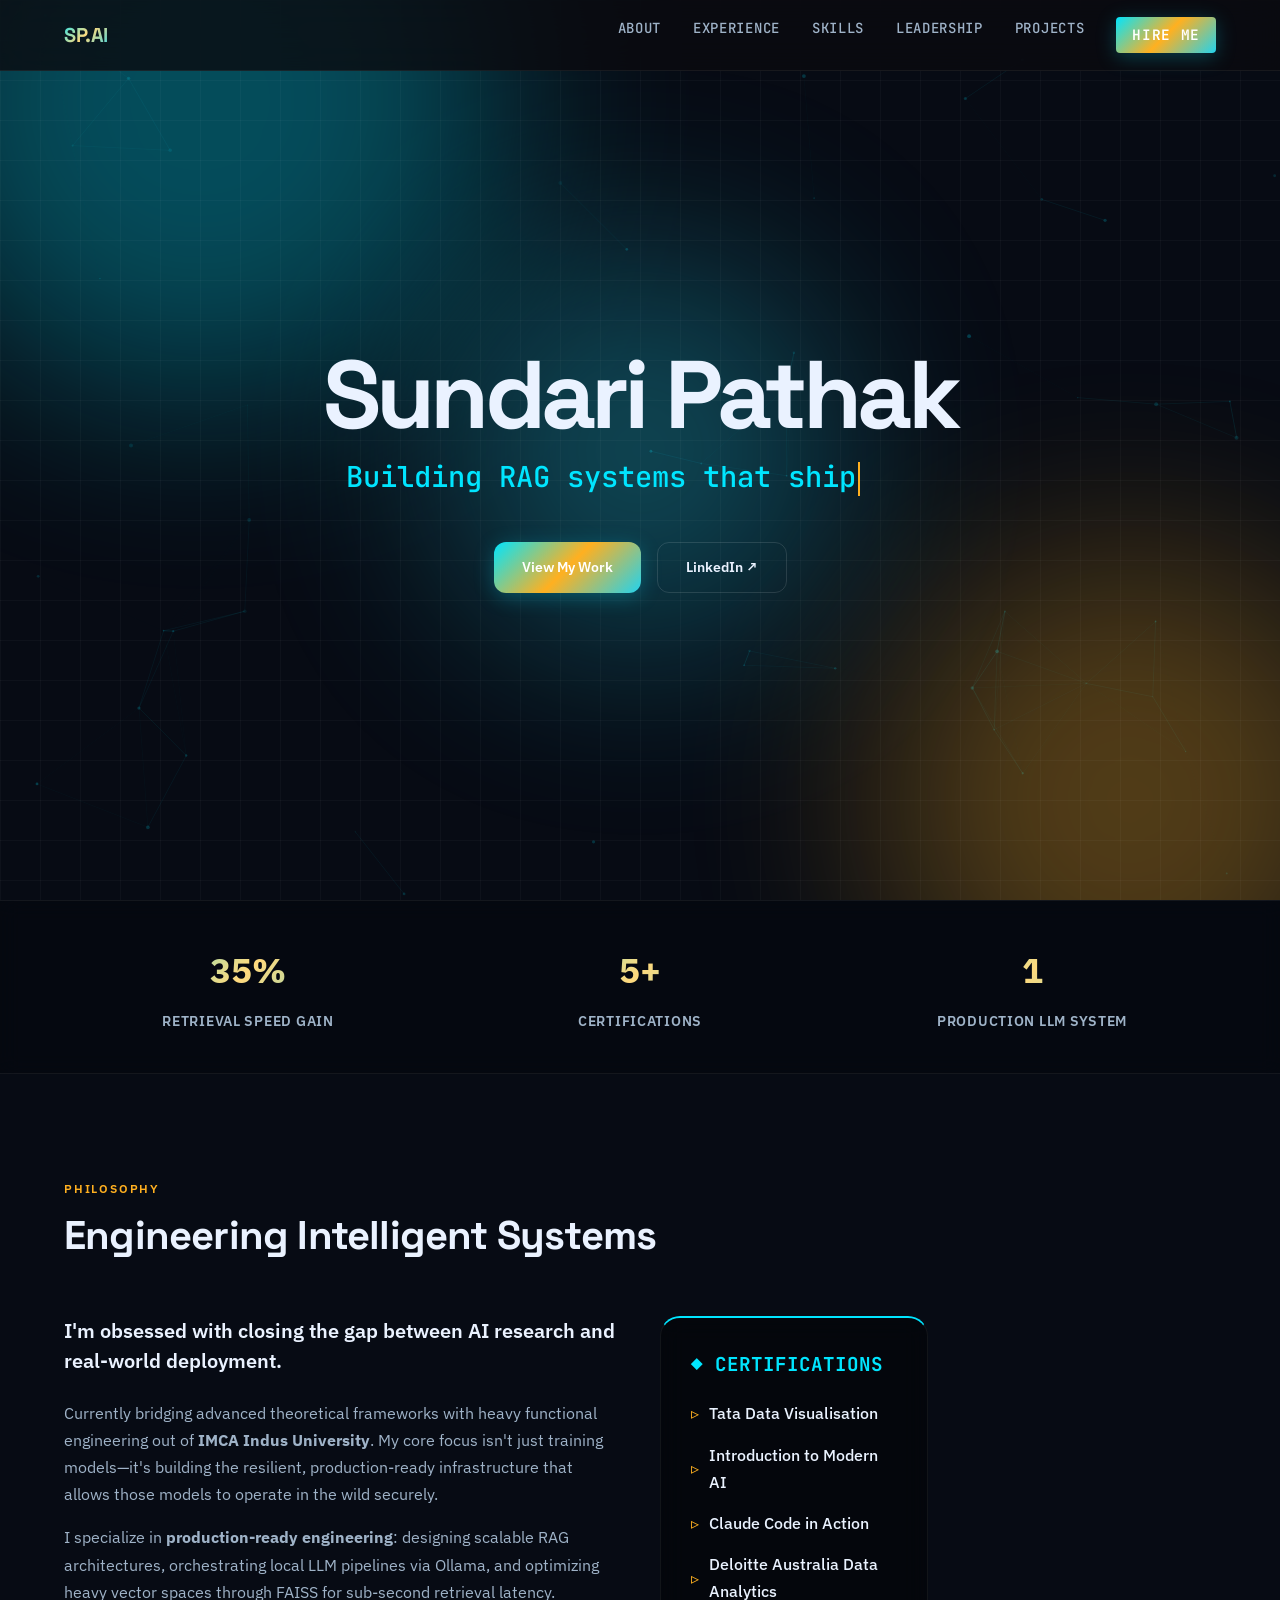
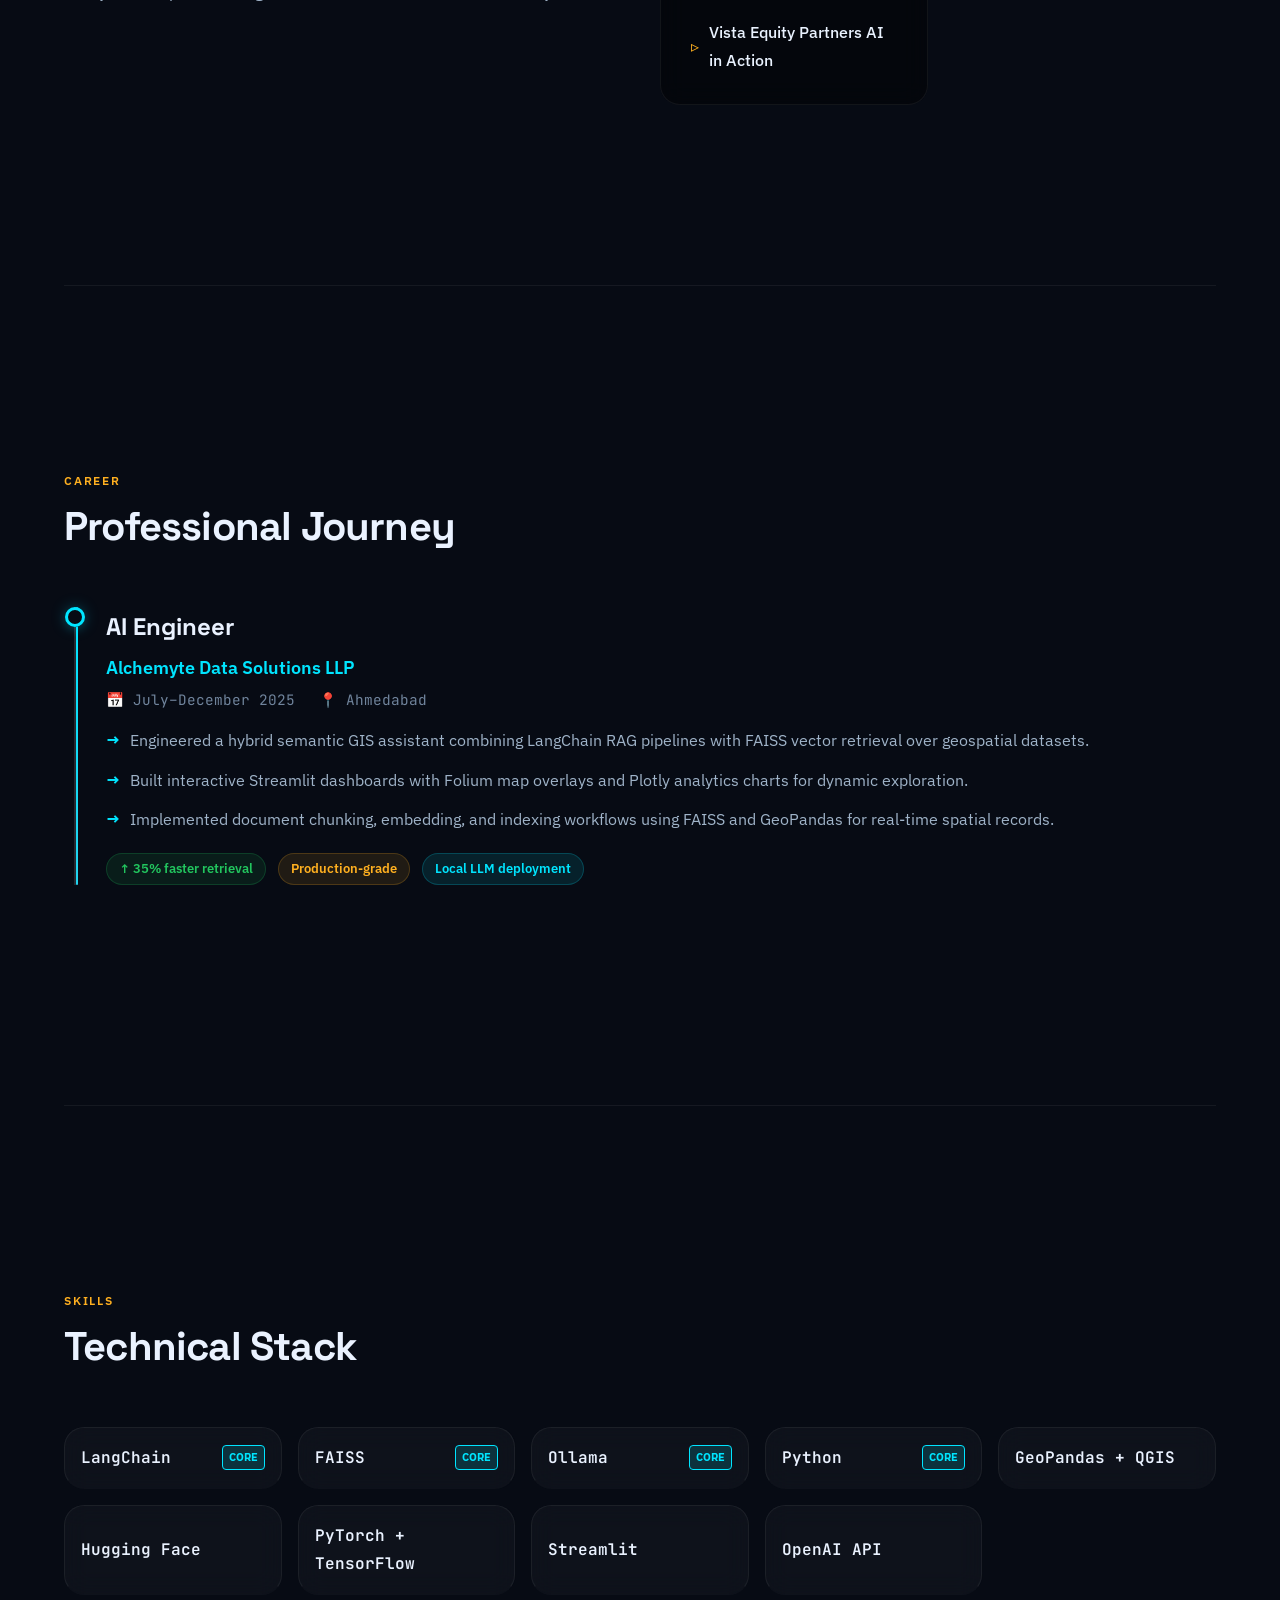
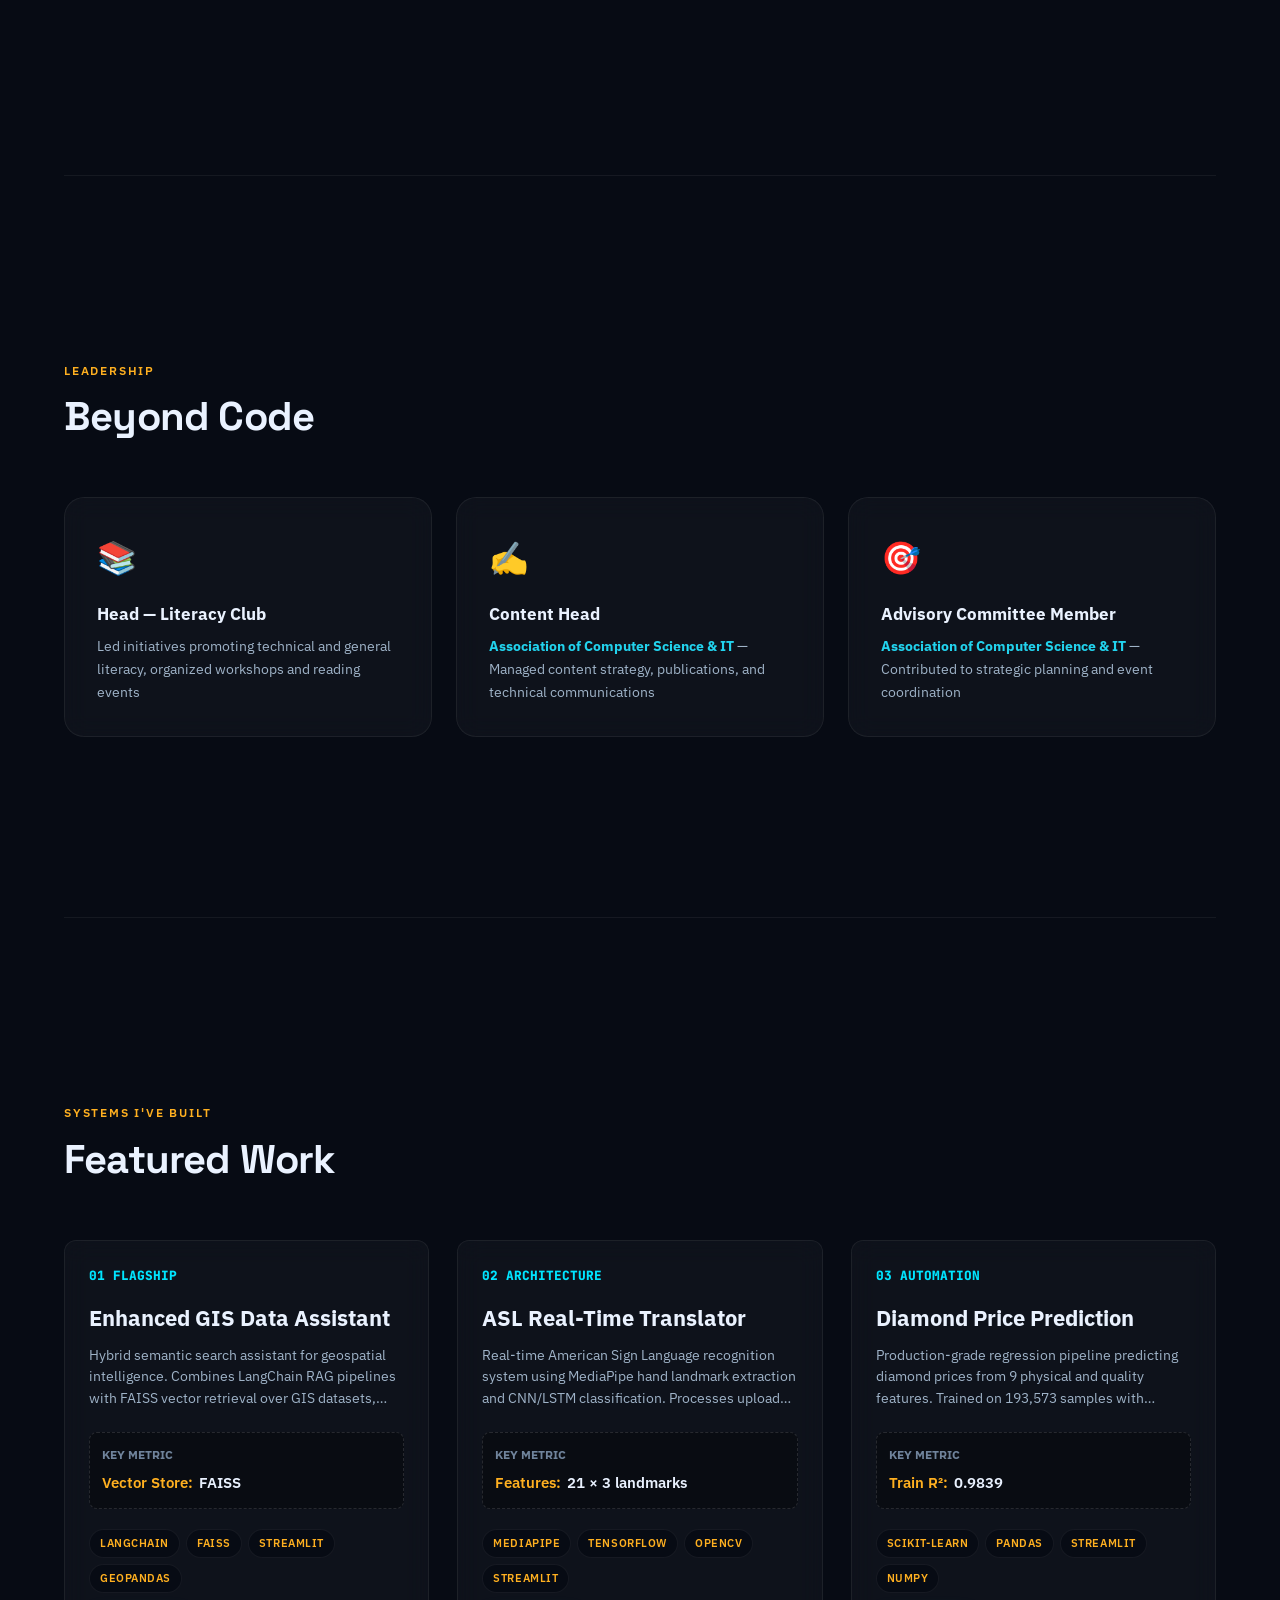
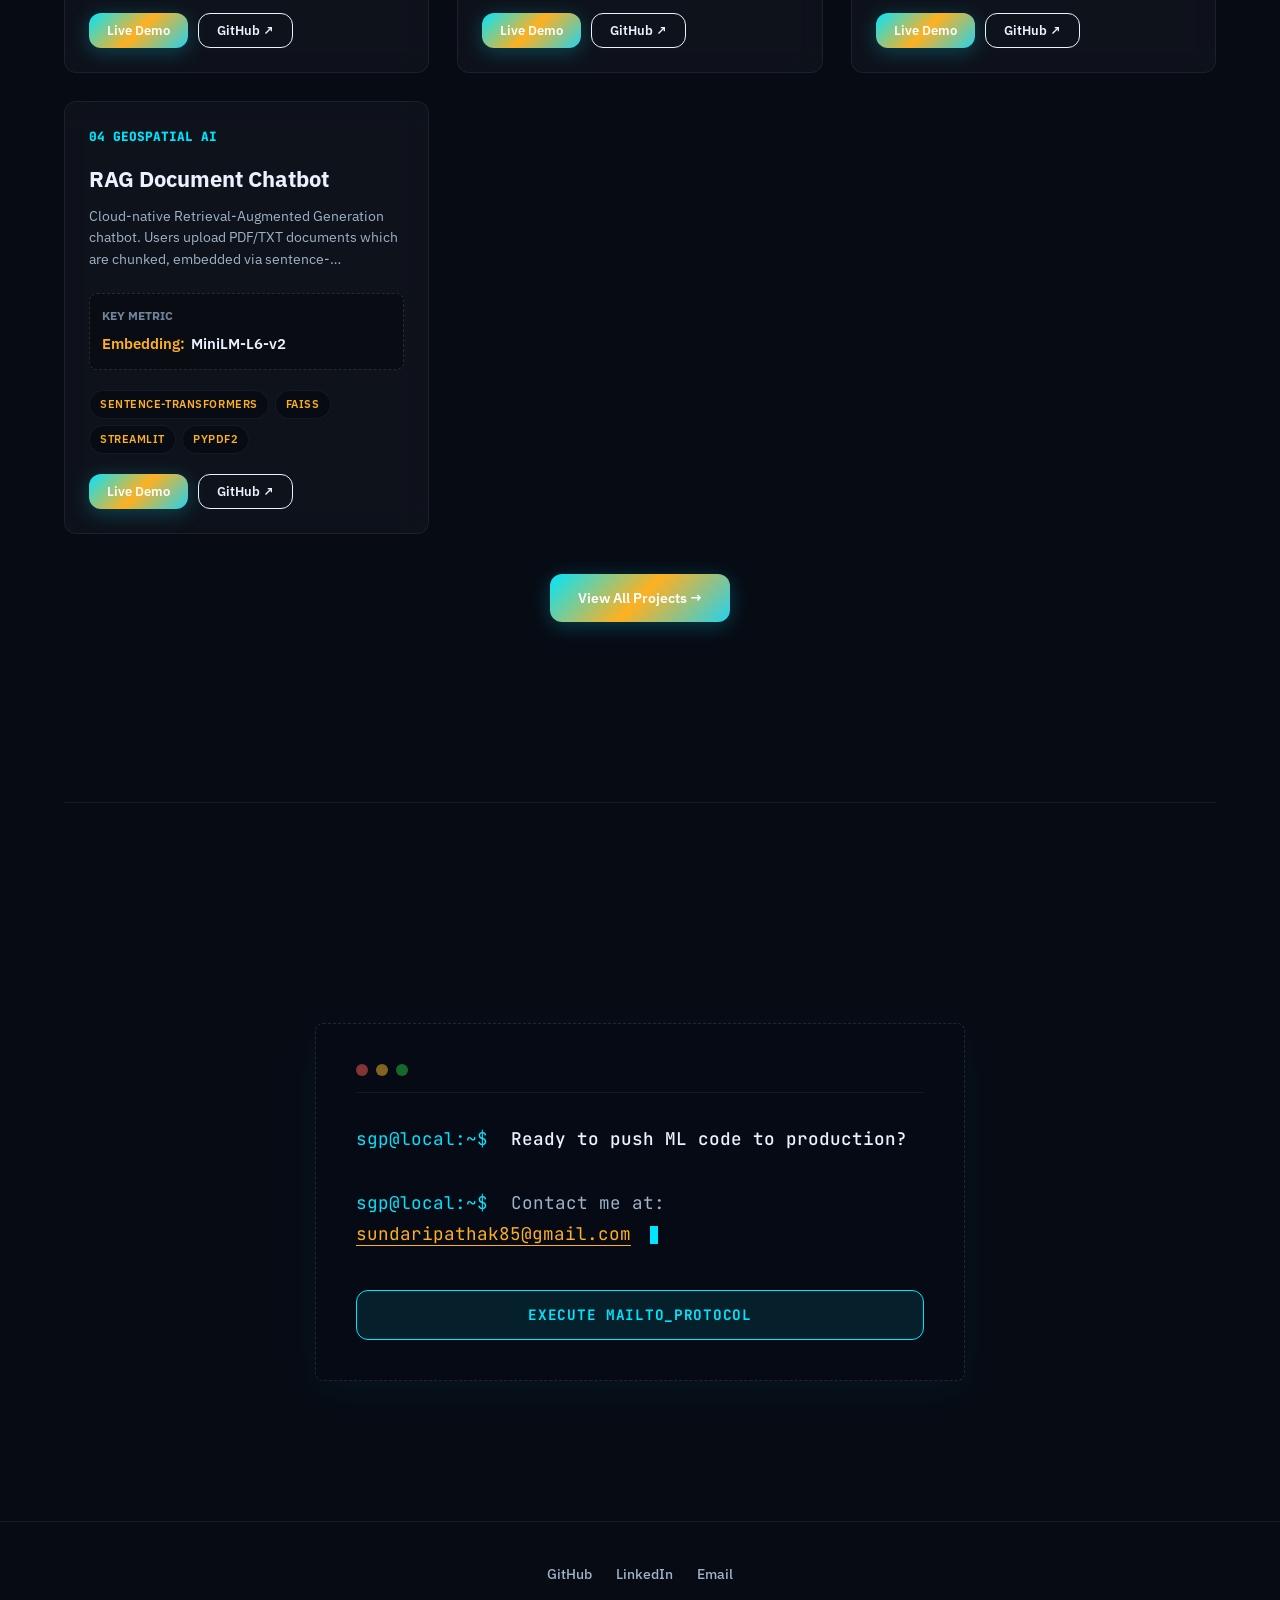
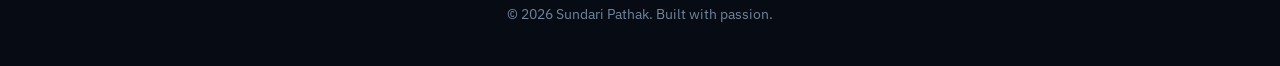
==== commit 32d96de5: "feat(ui): Neural Cartography design overhaul - Global design system injected (cyan/amber)  - Hero, E" ====
--- a/index.html
+++ b/index.html
@@ -23,46 +23,38 @@
 <div class="scroll-progress" id="scrollProgress"></div>
 
 <!-- ═══ NAVIGATION ═══ -->
-<nav class="navbar" id="navbar">
+<nav class="navbar" id="navbar" style="background: rgba(7, 11, 20, 0.75);">
   <div class="navbar__inner">
-    <a href="index.html" class="navbar__brand">SP.</a>
-    <ul class="navbar__links" id="navLinks">
+    <a href="index.html" class="navbar__brand">SP.AI</a>
+    <ul class="navbar__links" id="navLinks" style="font-family: var(--font-mono); text-transform: uppercase; font-size: 0.85rem; letter-spacing: 0.05em;">
       <li><a href="#about" class="navbar__link">About</a></li>
       <li><a href="#experience" class="navbar__link">Experience</a></li>
       <li><a href="#skills" class="navbar__link">Skills</a></li>
       <li><a href="#leadership" class="navbar__link">Leadership</a></li>
       <li><a href="projects.html" class="navbar__link">Projects</a></li>
-      <li><a href="#contact" class="navbar__link">Contact</a></li>
+      <li><a href="#contact" class="btn btn--primary" style="padding: 6px 16px; border-radius: 4px;">Hire Me</a></li>
     </ul>
     <button class="navbar__mobile-toggle" id="mobileToggle" aria-label="Toggle menu">☰</button>
   </div>
 </nav>
 
 <!-- ═══ HERO ═══ -->
-<section class="hero" id="hero">
-  <div class="container">
-    <div class="hero__content">
-      <div class="hero__badge">
-        <span class="hero__badge-dot"></span>
-        Open to Opportunities
-      </div>
-      <h1 class="hero__title" style="font-size: clamp(2.3rem, 5.5vw, 4.2rem); margin-bottom: 20px; line-height: 1.15;">
-        I build <span class="hero__title-gradient">Retrieval-Augmented</span><br>AI systems that ship.
+<section class="hero neural-canvas" id="hero" style="min-height: 100vh; position: relative; display: flex; align-items: center; justify-content: center; overflow: hidden;">
+  <div class="grid-overlay" style="position: absolute; inset: 0; background-image: linear-gradient(rgba(255,255,255,0.03) 1px, transparent 1px), linear-gradient(90deg, rgba(255,255,255,0.03) 1px, transparent 1px); background-size: 40px 40px; pointer-events: none;"></div>
+  
+  <div class="container" style="position: relative; z-index: 2;">
+    <div class="hero__content" style="text-align: center;">
+      <h1 class="hero__title" style="font-size: clamp(3rem, 8vw, 6rem); margin-bottom: 10px; line-height: 1; letter-spacing: -0.05em; font-weight: 700;">
+        Sundari Pathak
       </h1>
-      <p class="hero__subtitle" id="heroSubtitle" style="color: var(--accent-3); font-weight: 500; font-size: 1.25rem; margin-bottom: 12px;"></p>
+      <p class="hero__subtitle" id="heroSubtitle" style="color: var(--accent-1); font-weight: 500; font-size: clamp(1.2rem, 3vw, 1.8rem); margin-bottom: 40px; font-family: var(--font-mono);"></p>
       
-      <div style="display: flex; gap: 16px; align-items: center; justify-content: flex-start; margin-bottom: 40px; font-size: 0.9rem; font-weight: 600; color: var(--text-secondary); flex-wrap: wrap;" class="fade-in">
-        <span><span style="color:var(--success);">✔</span> 35% faster retrieval</span>
-        <span><span style="color:var(--success);">✔</span> Hybrid semantic routing</span>
-        <span><span style="color:var(--success);">✔</span> Production GIS assistant deployment</span>
-      </div>
-
-      <div class="hero__actions">
+      <div class="hero__actions" style="justify-content: center;">
         <a href="projects.html" class="btn btn--primary" id="btnProjects">
-          <span>🚀</span> View Projects
+          View My Work
         </a>
-        <a href="#about" class="btn btn--outline" id="btnAbout">
-          <span>👋</span> About Me
+        <a href="https://www.linkedin.com/in/sundari-pathak-920490341" target="_blank" rel="noopener" class="btn btn--outline" id="btnLinkedIn">
+          LinkedIn ↗
         </a>
       </div>
     </div>
@@ -70,24 +62,20 @@
 </section>
 
 <!-- ═══ IMPACT METRICS ═══ -->
-<section class="section" id="impact" style="padding: 60px 0; border-top: 1px solid var(--border-glass); border-bottom: 1px solid var(--border-glass); background: var(--bg-secondary);">
-  <div class="container">
-    <div class="stagger-children fade-in" style="display: grid; grid-template-columns: repeat(auto-fit, minmax(200px, 1fr)); gap: 24px; text-align: center;">
-      <div>
-        <div class="stat-card__number" style="font-size: 2.8rem; font-weight: 900; color: var(--accent-1); margin-bottom: 4px;">-35%</div>
-        <div style="font-size: 0.85rem; font-weight: 700; text-transform: uppercase; letter-spacing: 0.1em; color: var(--text-secondary);">Retrieval Latency<br>Improvement</div>
-      </div>
-      <div>
-        <div class="stat-card__number" style="font-size: 2.8rem; font-weight: 900; color: var(--accent-2); margin-bottom: 4px;">Hybrid</div>
-        <div style="font-size: 0.85rem; font-weight: 700; text-transform: uppercase; letter-spacing: 0.1em; color: var(--text-secondary);">Semantic Routing<br>Pipeline</div>
-      </div>
-      <div>
-        <div class="stat-card__number" style="font-size: 2.8rem; font-weight: 900; color: var(--accent-3); margin-bottom: 4px;">FAISS</div>
-        <div style="font-size: 0.85rem; font-weight: 700; text-transform: uppercase; letter-spacing: 0.1em; color: var(--text-secondary);">Vector Search<br>Architecture</div>
-      </div>
-      <div>
-        <div class="stat-card__number" style="font-size: 2.8rem; font-weight: 900; color: var(--success); margin-bottom: 4px;">Edge</div>
-        <div style="font-size: 0.85rem; font-weight: 700; text-transform: uppercase; letter-spacing: 0.1em; color: var(--text-secondary);">Local LLM<br>Deployment</div>
+<section class="section" id="impact" style="padding: 40px 0; border-top: 1px solid var(--border-glass); border-bottom: 1px solid var(--border-glass); background: rgba(0,0,0,0.2); backdrop-filter: blur(10px);">
+  <div class="container">
+    <div class="stagger-children fade-in" style="display: flex; flex-wrap: wrap; justify-content: space-around; gap: 24px; text-align: center;">
+      <div style="flex: 1; min-width: 250px;">
+        <div class="stat-card__number" style="font-size: 2.2rem; font-weight: 700; color: var(--accent-1); margin-bottom: 8px;">35%</div>
+        <div style="font-size: 0.9rem; font-weight: 600; text-transform: uppercase; letter-spacing: 0.05em; color: var(--text-secondary);">retrieval speed gain</div>
+      </div>
+      <div style="flex: 1; min-width: 250px;">
+        <div class="stat-card__number" style="font-size: 2.2rem; font-weight: 700; color: var(--accent-2); margin-bottom: 8px;">5+</div>
+        <div style="font-size: 0.9rem; font-weight: 600; text-transform: uppercase; letter-spacing: 0.05em; color: var(--text-secondary);">certifications</div>
+      </div>
+      <div style="flex: 1; min-width: 250px;">
+        <div class="stat-card__number" style="font-size: 2.2rem; font-weight: 700; color: var(--accent-3); margin-bottom: 8px;">1</div>
+        <div style="font-size: 0.9rem; font-weight: 600; text-transform: uppercase; letter-spacing: 0.05em; color: var(--text-secondary);">production LLM system</div>
       </div>
     </div>
   </div>
@@ -97,38 +85,32 @@
 <section class="section" id="about">
   <div class="container">
     <div class="section__header fade-in">
-      <span class="section__label">About</span>
+      <span class="section__label">Philosophy</span>
       <h2 class="section__title">Engineering Intelligent Systems</h2>
     </div>
-    <div class="about__grid">
+    <div class="about__grid" style="display: grid; grid-template-columns: repeat(auto-fit, minmax(300px, 1fr)); gap: 40px; align-items: start;">
       <div class="about__text fade-in-left">
-        <p>
-          I'm an AI Engineer focused on building production-grade ML pipelines, vector retrieval systems, and interactive data applications. I specialize in turning unstructured data into searchable, queryable intelligence.
+        <p style="font-size: 1.25rem; font-weight: 600; color: var(--text-primary); margin-bottom: 24px; line-height: 1.5;">
+          I'm obsessed with closing the gap between AI research and real-world deployment.
         </p>
         <p>
-          At Alchemyte Data Solutions, I engineered a hybrid semantic GIS assistant that combines LangChain RAG workflows with FAISS vector search over geospatial datasets — delivering spatial-aware Q&A through interactive Streamlit dashboards with Folium map overlays and Plotly analytics.
+          Currently bridging advanced theoretical frameworks with heavy functional engineering out of <strong>IMCA Indus University</strong>. My core focus isn't just training models—it's building the resilient, production-ready infrastructure that allows those models to operate in the wild securely.
         </p>
         <p>
-          My work spans the full ML lifecycle: preprocessing automation, model training and compression, semantic embedding pipelines, vector indexing, and cloud deployment. I build systems that are designed for real users — with real data at production scale.
+          I specialize in <strong>production-ready engineering</strong>: designing scalable RAG architectures, orchestrating local LLM pipelines via Ollama, and optimizing heavy vector spaces through FAISS for sub-second retrieval latency.
         </p>
       </div>
-      <div class="about__stats stagger-children fade-in-right">
-        <div class="glass-card stat-card">
-          <div class="stat-card__number" data-count="4">0</div>
-          <div class="stat-card__label">ML Systems Built</div>
+      <div class="about__stats fade-in-right">
+        <div class="glass-card cert-card" style="padding: 30px; background: rgba(0,0,0,0.4); border-top: 2px solid var(--accent-1);">
+          <h3 style="font-size: 1.2rem; margin-bottom: 20px; color: var(--accent-1); font-family: var(--font-mono); text-transform: uppercase;">◆ Certifications</h3>
+          <ul style="list-style: none; padding: 0; display: flex; flex-direction: column; gap: 14px; font-weight: 500;">
+            <li style="display: flex; align-items: center; gap: 10px;"><span style="color: var(--accent-2);">▹</span> Tata Data Visualisation</li>
+            <li style="display: flex; align-items: center; gap: 10px;"><span style="color: var(--accent-2);">▹</span> Introduction to Modern AI</li>
+            <li style="display: flex; align-items: center; gap: 10px;"><span style="color: var(--accent-2);">▹</span> Claude Code in Action</li>
+            <li style="display: flex; align-items: center; gap: 10px;"><span style="color: var(--accent-2);">▹</span> Deloitte Australia Data Analytics</li>
+            <li style="display: flex; align-items: center; gap: 10px;"><span style="color: var(--accent-2);">▹</span> Vista Equity Partners AI in Action</li>
+          </ul>
         </div>
-        <div class="glass-card stat-card">
-          <div class="stat-card__number" data-count="18">0</div>
-          <div class="stat-card__label">Technologies</div>
-        </div>
-        <div class="glass-card stat-card">
-          <div class="stat-card__number" data-count="193">0</div>
-          <div class="stat-card__label">K Samples Trained On</div>
-        </div>
-        <div class="glass-card stat-card">
-          <div class="stat-card__number" data-count="97">0</div>
-          <div class="stat-card__label">Best Model R² (%)</div>
-        </div>
       </div>
     </div>
   </div>
@@ -136,64 +118,45 @@
 
 <div class="container"><div class="divider"></div></div>
 
-<!-- ═══ PIPELINE VISUALIZATION ═══ -->
-<section class="section" id="pipeline">
-  <div class="container">
-    <div class="section__header fade-in">
-      <span class="section__label">Architecture Flow</span>
-      <h2 class="section__title">Standard Retrieval System</h2>
-    </div>
-    <div class="pipeline-flow fade-in stagger-children" style="display: flex; flex-wrap: wrap; justify-content: center; align-items: center; gap: 15px; padding: 20px 0;">
-      
-      <div class="pipeline-node glass-card" style="padding: 12px 24px; border-left: 3px solid var(--accent-1); font-weight: 600; font-size: 0.95rem;">👤 User Query</div>
-      <div style="color: var(--text-muted); font-size: 1.2rem;">➔</div>
-      
-      <div class="pipeline-node glass-card" style="padding: 12px 24px; border-left: 3px solid var(--accent-2); font-weight: 600; font-size: 0.95rem;">🔀 Router</div>
-      <div style="color: var(--text-muted); font-size: 1.2rem;">➔</div>
-      
-      <div class="pipeline-node glass-card" style="padding: 12px 24px; border: 1px dashed var(--accent-3); background: rgba(0,0,0,0.3); font-weight: 600; font-size: 0.95rem;">🗄️ FAISS Index</div>
-      <div style="color: var(--text-muted); font-size: 1.2rem;">➔</div>
-      
-      <div class="pipeline-node glass-card" style="padding: 12px 24px; border-left: 3px solid var(--accent-3); font-weight: 600; font-size: 0.95rem;">🔍 Retriever</div>
-      <div style="color: var(--text-muted); font-size: 1.2rem;">➔</div>
-      
-      <div class="pipeline-node glass-card" style="padding: 12px 24px; border-left: 3px solid var(--accent-1); font-weight: 600; font-size: 0.95rem;">🧠 LLM</div>
-      <div style="color: var(--text-muted); font-size: 1.2rem;">➔</div>
-      
-      <div class="pipeline-node glass-card" style="padding: 12px 24px; border-left: 3px solid var(--success); background: rgba(34, 197, 94, 0.05); color: var(--success); font-weight: 600; font-size: 0.95rem;">✨ Response</div>
-      
-    </div>
-  </div>
-</section>
 
 <!-- ═══ EXPERIENCE ═══ -->
 <section class="section" id="experience">
   <div class="container">
     <div class="section__header fade-in">
-      <span class="section__label">Experience</span>
+      <span class="section__label">Career</span>
       <h2 class="section__title">Professional Journey</h2>
     </div>
-    <div class="timeline fade-in">
-      <div class="timeline__item">
-        <div class="timeline__date">AI Engineer Intern</div>
-        <div class="timeline__title">Alchemyte Data Solutions LLP</div>
-        <div class="timeline__company">AI/ML Engineering</div>
-        <ul class="timeline__desc">
-          <li>Engineered a hybrid semantic GIS assistant combining LangChain RAG pipelines with FAISS vector retrieval over geospatial datasets for spatial-aware conversational Q&A</li>
-          <li>Built interactive Streamlit dashboards with Folium map overlays and Plotly analytics charts for geospatial data exploration and ML preprocessing automation</li>
-          <li>Implemented document chunking, embedding, and indexing workflows using FAISS and GeoPandas for real-time semantic search across GIS records</li>
+    
+    <div class="timeline fade-in" style="border-left: 2px solid var(--border-glass-hover); padding-left: 30px; margin-left: 10px; position: relative;">
+      
+      <!-- Alchemyte Entry -->
+      <div class="timeline__item" style="position: relative; margin-bottom: 40px;">
+        <div style="position: absolute; left: -41px; top: 0; width: 20px; height: 20px; border-radius: 50%; background: var(--bg-primary); border: 3px solid var(--accent-1); box-shadow: 0 0 15px var(--accent-glow);"></div>
+        
+        <div style="display: flex; flex-wrap: wrap; justify-content: space-between; align-items: baseline; margin-bottom: 15px;">
+          <div>
+            <h3 style="font-size: 1.5rem; color: var(--text-primary); margin-bottom: 5px;">AI Engineer</h3>
+            <div style="font-size: 1.1rem; color: var(--accent-1); font-weight: 600;">Alchemyte Data Solutions LLP</div>
+            <div style="color: var(--text-muted); font-size: 0.9rem; margin-top: 5px; font-family: var(--font-mono);">
+              <span style="margin-right: 15px;">📅 July–December 2025</span>
+              <span>📍 Ahmedabad</span>
+            </div>
+          </div>
+        </div>
+
+        <ul style="list-style: none; padding-left: 0; margin-bottom: 20px; display: flex; flex-direction: column; gap: 12px; color: var(--text-secondary);">
+          <li style="display: flex; gap: 10px; align-items: flex-start;"><span style="color: var(--accent-1); font-weight: bold;">→</span> Engineered a hybrid semantic GIS assistant combining LangChain RAG pipelines with FAISS vector retrieval over geospatial datasets.</li>
+          <li style="display: flex; gap: 10px; align-items: flex-start;"><span style="color: var(--accent-1); font-weight: bold;">→</span> Built interactive Streamlit dashboards with Folium map overlays and Plotly analytics charts for dynamic exploration.</li>
+          <li style="display: flex; gap: 10px; align-items: flex-start;"><span style="color: var(--accent-1); font-weight: bold;">→</span> Implemented document chunking, embedding, and indexing workflows using FAISS and GeoPandas for real-time spatial records.</li>
         </ul>
-      </div>
-      <div class="timeline__item">
-        <div class="timeline__date">ML Projects</div>
-        <div class="timeline__title">Independent Research & Development</div>
-        <div class="timeline__company">Self-Directed</div>
-        <ul class="timeline__desc">
-          <li>RAG Document Chatbot — sentence-transformers + FAISS retrieval pipeline with extractive answer synthesis from uploaded PDF/TXT documents</li>
-          <li>Diamond Price Prediction — GradientBoosting pipeline (R²=0.979) trained on 193K samples, compressed from 1.3GB to 1.6MB for cloud deployment</li>
-          <li>ASL Translator — MediaPipe hand landmark extraction + CNN classification for real-time sign language recognition</li>
-        </ul>
-      </div>
+
+        <div style="display: flex; gap: 12px; flex-wrap: wrap;">
+          <span style="background: rgba(34, 197, 94, 0.1); color: var(--success); padding: 4px 12px; border-radius: 20px; font-size: 0.8rem; font-weight: 600; border: 1px solid rgba(34, 197, 94, 0.2);">↑ 35% faster retrieval</span>
+          <span style="background: rgba(255, 176, 32, 0.1); color: var(--accent-2); padding: 4px 12px; border-radius: 20px; font-size: 0.8rem; font-weight: 600; border: 1px solid rgba(255, 176, 32, 0.2);">Production-grade</span>
+          <span style="background: rgba(0, 229, 255, 0.1); color: var(--accent-1); padding: 4px 12px; border-radius: 20px; font-size: 0.8rem; font-weight: 600; border: 1px solid rgba(0, 229, 255, 0.2);">Local LLM deployment</span>
+        </div>
+      </div>
+      
     </div>
   </div>
 </section>
@@ -207,74 +170,63 @@
       <span class="section__label">Skills</span>
       <h2 class="section__title">Technical Stack</h2>
     </div>
-    <div class="skills__grid stagger-children fade-in">
-      <div class="glass-card">
-        <div class="skill-category__title">
-          <span class="skill-category__icon">🔍</span> Retrieval Systems
-        </div>
-        <div class="skill-tags">
-          <span class="skill-tag">RAG Pipelines</span>
-          <span class="skill-tag">Semantic Search</span>
-          <span class="skill-tag">Hybrid Routing</span>
-          <span class="skill-tag">Document Context</span>
-        </div>
-      </div>
-      <div class="glass-card">
-        <div class="skill-category__title">
-          <span class="skill-category__icon">🗄️</span> Vector Databases
-        </div>
-        <div class="skill-tags">
-          <span class="skill-tag">FAISS</span>
-          <span class="skill-tag">Vector Indexing</span>
-          <span class="skill-tag">Similarity Search</span>
-          <span class="skill-tag">Distance Metrics</span>
-        </div>
-      </div>
-      <div class="glass-card">
-        <div class="skill-category__title">
-          <span class="skill-category__icon">🧠</span> LLM Orchestration
-        </div>
-        <div class="skill-tags">
-          <span class="skill-tag">LangChain</span>
-          <span class="skill-tag">sentence-transformers</span>
-          <span class="skill-tag">Prompt Synthesis</span>
-          <span class="skill-tag">Local Deployment</span>
-        </div>
-      </div>
-      <div class="glass-card">
-        <div class="skill-category__title">
-          <span class="skill-category__icon">🌍</span> Geospatial Analytics
-        </div>
-        <div class="skill-tags">
-          <span class="skill-tag">GeoPandas</span>
-          <span class="skill-tag">Spatial Queries</span>
-          <span class="skill-tag">GIS Datasets</span>
-          <span class="skill-tag">Coordinate Mapping</span>
-        </div>
-      </div>
-      <div class="glass-card">
-        <div class="skill-category__title">
-          <span class="skill-category__icon">🚀</span> Deployment Pipelines
-        </div>
-        <div class="skill-tags">
-          <span class="skill-tag">HuggingFace Spaces</span>
-          <span class="skill-tag">Streamlit Execution</span>
-          <span class="skill-tag">Model Compression</span>
-          <span class="skill-tag">GitHub Actions</span>
-        </div>
-      </div>
-      <div class="glass-card">
-        <div class="skill-category__title">
-          <span class="skill-category__icon">📊</span> Visualization Interfaces
-        </div>
-        <div class="skill-tags">
-          <span class="skill-tag">Streamlit Dashboards</span>
-          <span class="skill-tag">Folium Overlays</span>
-          <span class="skill-tag">Plotly Charts</span>
-          <span class="skill-tag">Interactive Analytics</span>
-        </div>
-      </div>
-    </div>
+    <div class="skills__grid" style="display: grid; grid-template-columns: repeat(auto-fit, minmax(180px, 1fr)); gap: 16px;">
+      
+      <div class="glass-card stack-card fade-in" style="padding: 16px; position: relative; overflow: hidden; display: flex; align-items: center; justify-content: space-between; border-bottom: 2px solid transparent; transition: all 0.3s ease; cursor: default;">
+        <span style="font-weight: 600; font-family: var(--font-mono); color: var(--text-primary);">LangChain</span>
+        <span style="background: rgba(0, 229, 255, 0.15); color: var(--accent-1); font-size: 0.7rem; font-weight: 800; padding: 2px 6px; border-radius: 4px; border: 1px solid var(--accent-1);">CORE</span>
+        <div class="card-glow" style="position: absolute; bottom: -2px; left: 0; width: 100%; height: 2px; background: var(--accent-1); transform: scaleX(0); transition: transform 0.3s ease; transform-origin: left;"></div>
+      </div>
+
+      <div class="glass-card stack-card fade-in" style="padding: 16px; position: relative; overflow: hidden; display: flex; align-items: center; justify-content: space-between; border-bottom: 2px solid transparent; transition: all 0.3s ease; cursor: default;">
+        <span style="font-weight: 600; font-family: var(--font-mono); color: var(--text-primary);">FAISS</span>
+        <span style="background: rgba(0, 229, 255, 0.15); color: var(--accent-1); font-size: 0.7rem; font-weight: 800; padding: 2px 6px; border-radius: 4px; border: 1px solid var(--accent-1);">CORE</span>
+        <div class="card-glow" style="position: absolute; bottom: -2px; left: 0; width: 100%; height: 2px; background: var(--accent-1); transform: scaleX(0); transition: transform 0.3s ease; transform-origin: left;"></div>
+      </div>
+
+      <div class="glass-card stack-card fade-in" style="padding: 16px; position: relative; overflow: hidden; display: flex; align-items: center; justify-content: space-between; border-bottom: 2px solid transparent; transition: all 0.3s ease; cursor: default;">
+        <span style="font-weight: 600; font-family: var(--font-mono); color: var(--text-primary);">Ollama</span>
+        <span style="background: rgba(0, 229, 255, 0.15); color: var(--accent-1); font-size: 0.7rem; font-weight: 800; padding: 2px 6px; border-radius: 4px; border: 1px solid var(--accent-1);">CORE</span>
+        <div class="card-glow" style="position: absolute; bottom: -2px; left: 0; width: 100%; height: 2px; background: var(--accent-1); transform: scaleX(0); transition: transform 0.3s ease; transform-origin: left;"></div>
+      </div>
+
+      <div class="glass-card stack-card fade-in" style="padding: 16px; position: relative; overflow: hidden; display: flex; align-items: center; justify-content: space-between; border-bottom: 2px solid transparent; transition: all 0.3s ease; cursor: default;">
+        <span style="font-weight: 600; font-family: var(--font-mono); color: var(--text-primary);">Python</span>
+        <span style="background: rgba(0, 229, 255, 0.15); color: var(--accent-1); font-size: 0.7rem; font-weight: 800; padding: 2px 6px; border-radius: 4px; border: 1px solid var(--accent-1);">CORE</span>
+        <div class="card-glow" style="position: absolute; bottom: -2px; left: 0; width: 100%; height: 2px; background: var(--accent-1); transform: scaleX(0); transition: transform 0.3s ease; transform-origin: left;"></div>
+      </div>
+
+      <div class="glass-card stack-card fade-in" style="padding: 16px; position: relative; overflow: hidden; display: flex; align-items: center; justify-content: space-between; border-bottom: 2px solid transparent; transition: all 0.3s ease; cursor: default;">
+        <span style="font-weight: 600; font-family: var(--font-mono); color: var(--text-primary);">GeoPandas + QGIS</span>
+        <div class="card-glow" style="position: absolute; bottom: -2px; left: 0; width: 100%; height: 2px; background: var(--accent-2); transform: scaleX(0); transition: transform 0.3s ease; transform-origin: left;"></div>
+      </div>
+
+      <div class="glass-card stack-card fade-in" style="padding: 16px; position: relative; overflow: hidden; display: flex; align-items: center; justify-content: space-between; border-bottom: 2px solid transparent; transition: all 0.3s ease; cursor: default;">
+        <span style="font-weight: 600; font-family: var(--font-mono); color: var(--text-primary);">Hugging Face</span>
+        <div class="card-glow" style="position: absolute; bottom: -2px; left: 0; width: 100%; height: 2px; background: var(--accent-2); transform: scaleX(0); transition: transform 0.3s ease; transform-origin: left;"></div>
+      </div>
+
+      <div class="glass-card stack-card fade-in" style="padding: 16px; position: relative; overflow: hidden; display: flex; align-items: center; justify-content: space-between; border-bottom: 2px solid transparent; transition: all 0.3s ease; cursor: default;">
+        <span style="font-weight: 600; font-family: var(--font-mono); color: var(--text-primary);">PyTorch + TensorFlow</span>
+        <div class="card-glow" style="position: absolute; bottom: -2px; left: 0; width: 100%; height: 2px; background: var(--accent-2); transform: scaleX(0); transition: transform 0.3s ease; transform-origin: left;"></div>
+      </div>
+
+      <div class="glass-card stack-card fade-in" style="padding: 16px; position: relative; overflow: hidden; display: flex; align-items: center; justify-content: space-between; border-bottom: 2px solid transparent; transition: all 0.3s ease; cursor: default;">
+        <span style="font-weight: 600; font-family: var(--font-mono); color: var(--text-primary);">Streamlit</span>
+        <div class="card-glow" style="position: absolute; bottom: -2px; left: 0; width: 100%; height: 2px; background: var(--accent-2); transform: scaleX(0); transition: transform 0.3s ease; transform-origin: left;"></div>
+      </div>
+
+      <div class="glass-card stack-card fade-in" style="padding: 16px; position: relative; overflow: hidden; display: flex; align-items: center; justify-content: space-between; border-bottom: 2px solid transparent; transition: all 0.3s ease; cursor: default;">
+        <span style="font-weight: 600; font-family: var(--font-mono); color: var(--text-primary);">OpenAI API</span>
+        <div class="card-glow" style="position: absolute; bottom: -2px; left: 0; width: 100%; height: 2px; background: var(--accent-2); transform: scaleX(0); transition: transform 0.3s ease; transform-origin: left;"></div>
+      </div>
+
+    </div>
+
+    <style>
+      .stack-card:hover { transform: translateY(-3px) scale(1.02); }
+      .stack-card:hover .card-glow { transform: scaleX(1); box-shadow: 0 0 10px currentColor; }
+    </style>
   </div>
 </section>
 
@@ -317,31 +269,34 @@
       <h2 class="section__title">Featured Work</h2>
     </div>
 
-    <!-- FEATURED SYSTEM BLOCK -->
-    <div class="featured-system glass-card fade-in" style="margin-bottom: 40px; padding: 40px; display: grid; grid-template-columns: repeat(auto-fit, minmax(300px, 1fr)); gap: 40px; border: 1px solid rgba(168, 85, 247, 0.4);">
-      <div class="featured-system__info">
-        <span class="tech-tag" style="background: rgba(168, 85, 247, 0.15); color: #a855f7; border: 1px solid rgba(168, 85, 247, 0.3); margin-bottom: 16px; display: inline-block;">🏆 Flagship System</span>
-        <h3 style="font-size: 2rem; margin-bottom: 16px; color: var(--text-primary);">Enhanced GIS Data Assistant <span style="font-size: 1.8rem;">🌍</span></h3>
-        <p style="color: var(--text-secondary); line-height: 1.6; margin-bottom: 24px;">Hybrid semantic search assistant for geospatial intelligence. Combines LangChain RAG pipelines with FAISS vector retrieval over GIS datasets.</p>
-        <div class="project-card__tech" style="margin-bottom: 24px;">
-          <span class="tech-tag">LangChain</span>
-          <span class="tech-tag">FAISS</span>
-          <span class="tech-tag">GeoPandas</span>
-          <span class="tech-tag">Streamlit</span>
-        </div>
-        <a href="project-template.html?id=0" class="btn btn--primary btn--sm" style="display: inline-block;">View System Architecture</a>
-      </div>
-      <div class="featured-system__architecture" style="background: rgba(0,0,0,0.25); border-radius: var(--radius-lg); padding: 24px; border: 1px dashed var(--border-glass);">
-        <h4 style="color: var(--text-primary); margin-bottom: 16px; font-size: 1.1rem; border-bottom: 1px solid var(--border-glass); padding-bottom: 8px;">Architecture Summary</h4>
-        <ul style="color: var(--text-secondary); font-size: 0.9rem; line-height: 1.8; list-style: none;">
-          <li><span style="color:var(--accent-2); font-weight: 600;">1. Ingestion:</span> Geospatial records parsed via GeoPandas.</li>
-          <li><span style="color:var(--accent-2); font-weight: 600;">2. Embedding:</span> Recursive text chunking + FAISS indexing.</li>
-          <li><span style="color:var(--accent-2); font-weight: 600;">3. Retrieval:</span> Hybrid vector similarity + spatial coordinate filtering.</li>
-          <li><span style="color:var(--accent-2); font-weight: 600;">4. Synthesis:</span> LLM-powered context grounded answer generation.</li>
-          <li><span style="color:var(--success); font-weight: 600;">5. Interface:</span> Folium maps & Plotly charts on Streamlit.</li>
-        </ul>
-      </div>
-    </div>
+    <style>
+      .neural-card {
+        border-radius: var(--radius-md);
+        position: relative;
+        overflow: hidden;
+      }
+      .neural-card::before {
+        content: '';
+        position: absolute;
+        inset: 0;
+        border-radius: var(--radius-md);
+        padding: 2px;
+        background: transparent;
+        -webkit-mask: linear-gradient(#fff 0 0) content-box, linear-gradient(#fff 0 0);
+        mask: linear-gradient(#fff 0 0) content-box, linear-gradient(#fff 0 0);
+        -webkit-mask-composite: xor;
+        mask-composite: exclude;
+        opacity: 0;
+        transition: opacity 0.4s ease, background 0.4s ease;
+      }
+      .neural-card:hover::before {
+        opacity: 1;
+        background: linear-gradient(135deg, var(--accent-1), var(--accent-2));
+      }
+      .neural-card:hover {
+        transform: translateY(-5px);
+      }
+    </style>
 
     <div class="projects__grid stagger-children fade-in" id="featuredProjects">
       <!-- Dynamically loaded from projects.json -->
@@ -357,34 +312,27 @@
 <!-- ═══ CONTACT ═══ -->
 <section class="section" id="contact">
   <div class="container">
-    <div class="section__header fade-in" style="text-align:center;">
-      <span class="section__label">Contact</span>
-      <h2 class="section__title">Let's Connect</h2>
-      <p style="color:var(--text-secondary); margin-top:12px; max-width:500px; margin-left:auto; margin-right:auto;">
-        Open to AI/ML roles, research collaborations, and interesting projects.
-      </p>
-    </div>
-    <div class="contact__grid stagger-children fade-in">
-      <a href="https://github.com/SGP23" target="_blank" rel="noopener noreferrer" class="glass-card contact-card" id="contactGithub">
-        <span class="contact-card__icon">🐙</span>
-        <div class="contact-card__label">GitHub</div>
-        <div class="contact-card__value">SGP23</div>
+    <div class="terminal-box fade-in" style="background: rgba(7, 11, 20, 0.9); border: 1px dashed var(--border-glass-hover); border-radius: 8px; max-width: 650px; margin: 40px auto; padding: 40px; box-shadow: 0 10px 40px rgba(0,229,255,0.05); font-family: var(--font-mono);">
+      <div style="display: flex; gap: 8px; margin-bottom: 30px; border-bottom: 1px solid var(--border-glass); padding-bottom: 16px;">
+        <div style="width: 12px; height: 12px; border-radius: 50%; background: #ff5f56; opacity: 0.5;"></div>
+        <div style="width: 12px; height: 12px; border-radius: 50%; background: #ffbd2e; opacity: 0.5;"></div>
+        <div style="width: 12px; height: 12px; border-radius: 50%; background: #27c93f; opacity: 0.5;"></div>
+      </div>
+      <div style="color: var(--text-primary); font-size: 1.1rem; line-height: 1.8; margin-bottom: 40px;">
+        <span style="color: var(--accent-1); margin-right: 12px;">sgp@local:~$</span>
+        <span style="color: var(--text-primary); font-weight: 500;">Ready to push ML code to production?</span>
+        <br><br>
+        <span style="color: var(--accent-1); margin-right: 12px;">sgp@local:~$</span>
+        <span style="color: var(--text-secondary);">Contact me at:</span> <a href="mailto:sundaripathak85@gmail.com" style="color: var(--accent-2); text-decoration: none; border-bottom: 1px solid var(--accent-2);">sundaripathak85@gmail.com</a>
+        <span class="typing-cursor" style="display: inline-block; width: 8px; height: 18px; background: var(--accent-1); margin-left: 8px; animation: blink 1s step-end infinite; vertical-align: middle;"></span>
+      </div>
+      <a href="mailto:sundaripathak85@gmail.com" class="btn" style="display: inline-flex; width: 100%; justify-content: center; background: rgba(0, 229, 255, 0.1); color: var(--accent-1); border: 1px solid var(--accent-1); font-weight: 700; letter-spacing: 0.05em; transition: all 0.3s ease;">
+        EXECUTE MAILTO_PROTOCOL
       </a>
-      <a href="https://www.linkedin.com/in/sundari-pathak-920490341" target="_blank" rel="noopener noreferrer" class="glass-card contact-card" id="contactLinkedin">
-        <span class="contact-card__icon">💼</span>
-        <div class="contact-card__label">LinkedIn</div>
-        <div class="contact-card__value">Sundari Pathak</div>
-      </a>
-      <a href="mailto:sundarighanshyampathak@gmail.com" target="_blank" rel="noopener noreferrer" class="glass-card contact-card" id="contactEmail">
-        <span class="contact-card__icon">📧</span>
-        <div class="contact-card__label">Email</div>
-        <div class="contact-card__value">sundarighanshyampathak@gmail.com</div>
-      </a>
-      <a href="tel:+919726719978" target="_blank" rel="noopener noreferrer" class="glass-card contact-card" id="contactPhone">
-        <span class="contact-card__icon">📱</span>
-        <div class="contact-card__label">Phone</div>
-        <div class="contact-card__value">+91 9726719978</div>
-      </a>
+      <style>
+        @keyframes blink { 50% { opacity: 0; } }
+        .btn:hover { background: var(--accent-1) !important; color: var(--bg-primary) !important; box-shadow: 0 0 20px var(--accent-glow); }
+      </style>
     </div>
   </div>
 </section>
@@ -445,21 +393,21 @@
 
       ctx.beginPath();
       ctx.arc(p.x, p.y, p.r, 0, Math.PI * 2);
-      ctx.fillStyle = `rgba(168, 85, 247, ${p.alpha})`;
+      ctx.fillStyle = `rgba(0, 229, 255, ${p.alpha * 0.6})`;
       ctx.fill();
 
-      // Connect nearby particles
+      // Connect nearby particles (Neural logic)
       for (let j = i + 1; j < particles.length; j++) {
         const p2 = particles[j];
         const dx = p.x - p2.x;
         const dy = p.y - p2.y;
         const dist = Math.sqrt(dx * dx + dy * dy);
-        if (dist < 120) {
+        if (dist < 150) {
           ctx.beginPath();
           ctx.moveTo(p.x, p.y);
           ctx.lineTo(p2.x, p2.y);
-          ctx.strokeStyle = `rgba(108, 92, 231, ${0.06 * (1 - dist / 120)})`;
-          ctx.lineWidth = 0.5;
+          ctx.strokeStyle = `rgba(0, 229, 255, ${0.15 * (1 - dist / 150)})`;
+          ctx.lineWidth = 0.8;
           ctx.stroke();
         }
       }
@@ -478,23 +426,42 @@
 })();
 
 // ═══════════════════════════════════════════
-// TYPING ANIMATION
+// TYPING ANIMATION (ROTATING)
 // ═══════════════════════════════════════════
 (function() {
   const el = document.getElementById('heroSubtitle');
-  const text = "LangChain • FAISS • LLM pipelines • Geospatial AI";
+  const phrases = [
+    "Building RAG systems that ship",
+    "LangChain · FAISS · Ollama",
+    "Geospatial AI architect",
+    "#AiforINDIA"
+  ];
   let i = 0;
+  let phraseIndex = 0;
+  let isDeleting = false;
 
   function type() {
-    if (i <= text.length) {
-      el.innerHTML = text.slice(0, i) + '<span class="typing-cursor"></span>';
+    const currentPhrase = phrases[phraseIndex];
+    
+    if (isDeleting) {
+      el.innerHTML = currentPhrase.slice(0, i) + '<span class="typing-cursor"></span>';
+      i--;
+      if (i < 0) {
+        isDeleting = false;
+        phraseIndex = (phraseIndex + 1) % phrases.length;
+        setTimeout(type, 300);
+      } else {
+        setTimeout(type, 30);
+      }
+    } else {
+      el.innerHTML = currentPhrase.slice(0, i) + '<span class="typing-cursor"></span>';
       i++;
-      setTimeout(type, 18);
-    } else {
-      // Remove cursor after a delay
-      setTimeout(() => {
-        el.innerHTML = text;
-      }, 2500);
+      if (i > currentPhrase.length) {
+        isDeleting = true;
+        setTimeout(type, 2000); // Pause at end of word
+      } else {
+        setTimeout(type, 50);
+      }
     }
   }
 
@@ -606,24 +573,30 @@
   .then(r => r.json())
   .then(projects => {
     const grid = document.getElementById('featuredProjects');
-    projects.slice(1, 4).forEach((p, i) => {
+    const badges = ['01 FLAGSHIP', '02 ARCHITECTURE', '03 AUTOMATION', '04 GEOSPATIAL AI'];
+    projects.slice(0, 4).forEach((p, i) => {
+      const displayMetric = Object.entries(p.evaluation_metrics)[1] || ['Status', 'Active'];
       grid.innerHTML += `
-        <a href="project-template.html?id=${p.id}" class="glass-card project-card" style="text-decoration:none;">
-          <div class="project-card__preview" style="background:linear-gradient(135deg, ${['#6c5ce7','#a855f7','#06b6d4'][i%3]}22, ${['#a855f7','#06b6d4','#6c5ce7'][i%3]}44); display:flex; align-items:center; justify-content:center; font-size:3.5rem;">${p.emoji || '🤖'}</div>
-          <div class="project-card__body">
-            <div class="project-card__title">${p.title}</div>
-            <div class="project-card__desc" style="font-size:0.85rem; line-height:1.4; display:flex; flex-direction:column; gap:6px; margin-bottom:16px;">
-              <div><strong style="color:var(--accent-3);">Problem:</strong> ${p.problem_statement.substring(0, 75)}...</div>
-              <div><strong style="color:var(--accent-2);">Pipeline:</strong> ${p.model_approach.substring(0, 75)}...</div>
-              <div><strong style="color:var(--success);">Impact Metric:</strong> ${Object.keys(p.evaluation_metrics)[1] || 'Status'}: ${Object.values(p.evaluation_metrics)[1] || 'Active'}</div>
-            </div>
-            <div class="project-card__tech" style="margin-bottom: 16px;">
-              ${p.tech_stack.slice(0,4).map(t => `<span class="tech-tag">${t}</span>`).join('')}
-            </div>
-            <div class="project-card__actions" style="display: flex; gap: 10px; margin-top: auto;">
-              ${p.demo_link ? `<button onclick="window.open('${p.demo_link}', '_blank'); event.preventDefault(); event.stopPropagation();" class="btn btn--primary btn--sm" style="border:none; cursor:pointer;">Live Demo</button>` : ''}
-              ${p.github_link ? `<button onclick="window.open('${p.github_link}', '_blank'); event.preventDefault(); event.stopPropagation();" class="btn btn--outline btn--sm" style="border:1px solid currentColor; cursor:pointer;">GitHub</button>` : ''}
-            </div>
+        <a href="project-template.html?id=${p.id}" class="glass-card project-card neural-card" style="text-decoration:none; padding: 24px; display: flex; flex-direction: column;">
+          <div style="font-family: var(--font-mono); font-size: 0.8rem; font-weight: 800; color: var(--accent-1); margin-bottom: 16px; display: inline-block;">
+            ${badges[i]}
+          </div>
+          <div class="project-card__title" style="font-size: 1.4rem; margin-bottom: 12px; line-height: 1.3;">${p.title}</div>
+          <div class="project-card__desc" style="font-size: 0.9rem; color: var(--text-secondary); line-height: 1.5; margin-bottom: 24px; flex-grow: 1;">
+            ${p.description.substring(0, 150)}...
+          </div>
+          
+          <div style="background: rgba(0,0,0,0.3); border: 1px dashed var(--border-glass-hover); border-radius: 8px; padding: 12px; margin-bottom: 20px;">
+            <div style="font-size: 0.75rem; color: var(--text-muted); text-transform: uppercase; font-weight: 700; margin-bottom: 4px;">Key Metric</div>
+            <div style="font-size: 0.95rem; font-weight: 600; color: var(--text-primary);"><span style="color: var(--accent-2); margin-right: 6px;">${displayMetric[0]}:</span>${displayMetric[1]}</div>
+          </div>
+
+          <div class="project-card__tech" style="margin-bottom: 20px;">
+            ${p.tech_stack.slice(0, 4).map(t => `<span class="tech-tag" style="background: var(--bg-primary); border: 1px solid var(--border-glass);">${t}</span>`).join('')}
+          </div>
+          <div class="project-card__actions" style="display: flex; gap: 10px; margin-top: auto;">
+            ${p.demo_link ? `<button onclick="window.open('${p.demo_link}', '_blank'); event.preventDefault(); event.stopPropagation();" class="btn btn--primary btn--sm" style="border:none; cursor:pointer;">Live Demo</button>` : ''}
+            ${p.github_link ? `<button onclick="window.open('${p.github_link}', '_blank'); event.preventDefault(); event.stopPropagation();" class="btn btn--outline btn--sm" style="border:1px solid currentColor; cursor:pointer;">GitHub ↗</button>` : ''}
           </div>
         </a>
       `;
--- a/style.css
+++ b/style.css
@@ -3,31 +3,31 @@
    Design System: Dark glassmorphism with gradient accents
    ============================================================ */
 
-@import url('https://fonts.googleapis.com/css2?family=Inter:wght@400;600;700;800;900&family=JetBrains+Mono:wght@400;600&family=Source+Sans+3:wght@400;500;600;700&display=swap');
+@import url('https://fonts.googleapis.com/css2?family=Space+Grotesk:wght@400;500;600;700&family=IBM+Plex+Sans:wght@400;500;600;700&family=JetBrains+Mono:wght@400;600&display=swap');
 
 /* ── CSS Variables ── */
 :root {
-  --font-heading: 'Inter', -apple-system, BlinkMacSystemFont, sans-serif;
-  --font-body: 'Source Sans 3', -apple-system, BlinkMacSystemFont, sans-serif;
+  --font-heading: 'Space Grotesk', -apple-system, BlinkMacSystemFont, sans-serif;
+  --font-body: 'IBM Plex Sans', -apple-system, BlinkMacSystemFont, sans-serif;
   --font-mono: 'JetBrains Mono', 'Fira Code', 'Courier New', Courier, monospace;
 
-  --bg-primary: #0b111a;
-  --bg-secondary: #0f1724;
+  --bg-primary: #070b14;
+  --bg-secondary: #0a111c;
   --bg-card: rgba(255, 255, 255, 0.03);
   --bg-card-hover: rgba(255, 255, 255, 0.05);
   --bg-glass: rgba(255, 255, 255, 0.04);
   --border-glass: rgba(255, 255, 255, 0.06);
   --border-glass-hover: rgba(255, 255, 255, 0.12);
 
-  --text-primary: #e2e8f0;
-  --text-secondary: #94a3b8;
-  --text-muted: #64748b;
+  --text-primary: #eaf2ff;
+  --text-secondary: #9fb3c8;
+  --text-muted: #70849c;
 
   --accent-1: #00e5ff;
-  --accent-2: #b026ff;
+  --accent-2: #ffb020;
   --accent-3: #22d3ee;
-  --accent-gradient: linear-gradient(135deg, #00e5ff, #b026ff, #22d3ee);
-  --accent-gradient-text: linear-gradient(135deg, #67e8f9, #d8b4fe, #22d3ee);
+  --accent-gradient: linear-gradient(135deg, #00e5ff, #ffb020, #22d3ee);
+  --accent-gradient-text: linear-gradient(135deg, #00e5ff, #ffd97d, #22d3ee);
   --accent-glow: rgba(0, 229, 255, 0.25);
 
   --success: #22c55e;
@@ -103,21 +103,21 @@
 
 .bg-orb--1 {
   width: 600px; height: 600px;
-  background: #6c5ce7;
+  background: var(--accent-1);
   top: -200px; left: -100px;
   animation-delay: 0s;
 }
 
 .bg-orb--2 {
   width: 500px; height: 500px;
-  background: #a855f7;
+  background: var(--accent-2);
   bottom: -150px; right: -100px;
   animation-delay: -7s;
 }
 
 .bg-orb--3 {
   width: 400px; height: 400px;
-  background: #06b6d4;
+  background: var(--accent-3);
   top: 50%; left: 50%;
   transform: translate(-50%, -50%);
   animation-delay: -14s;
@@ -1113,3 +1113,22 @@
     grid-template-columns: 1fr;
   }
 }
+
+/* ── Scroll Reveal Animators (IntersectionObserver) ── */
+.fade-in { opacity: 0; transform: translateY(30px); transition: opacity 0.8s ease, transform 0.8s ease; }
+.fade-in-left { opacity: 0; transform: translateX(-40px); transition: opacity 0.8s ease, transform 0.8s ease; }
+.fade-in-right { opacity: 0; transform: translateX(40px); transition: opacity 0.8s ease, transform 0.8s ease; }
+.stagger-children > * { opacity: 0; transform: translateY(30px); transition: opacity 0.8s ease, transform 0.8s ease; }
+
+.fade-in.visible, 
+.fade-in-left.visible, 
+.fade-in-right.visible { opacity: 1; transform: translate(0, 0); }
+.stagger-children.visible > * { opacity: 1; transform: translate(0, 0); }
+
+/* Stagger delay logic */
+.stagger-children > *:nth-child(1) { transition-delay: 0.1s; }
+.stagger-children > *:nth-child(2) { transition-delay: 0.2s; }
+.stagger-children > *:nth-child(3) { transition-delay: 0.3s; }
+.stagger-children > *:nth-child(4) { transition-delay: 0.4s; }
+.stagger-children > *:nth-child(5) { transition-delay: 0.5s; }
+.stagger-children > *:nth-child(6) { transition-delay: 0.6s; }
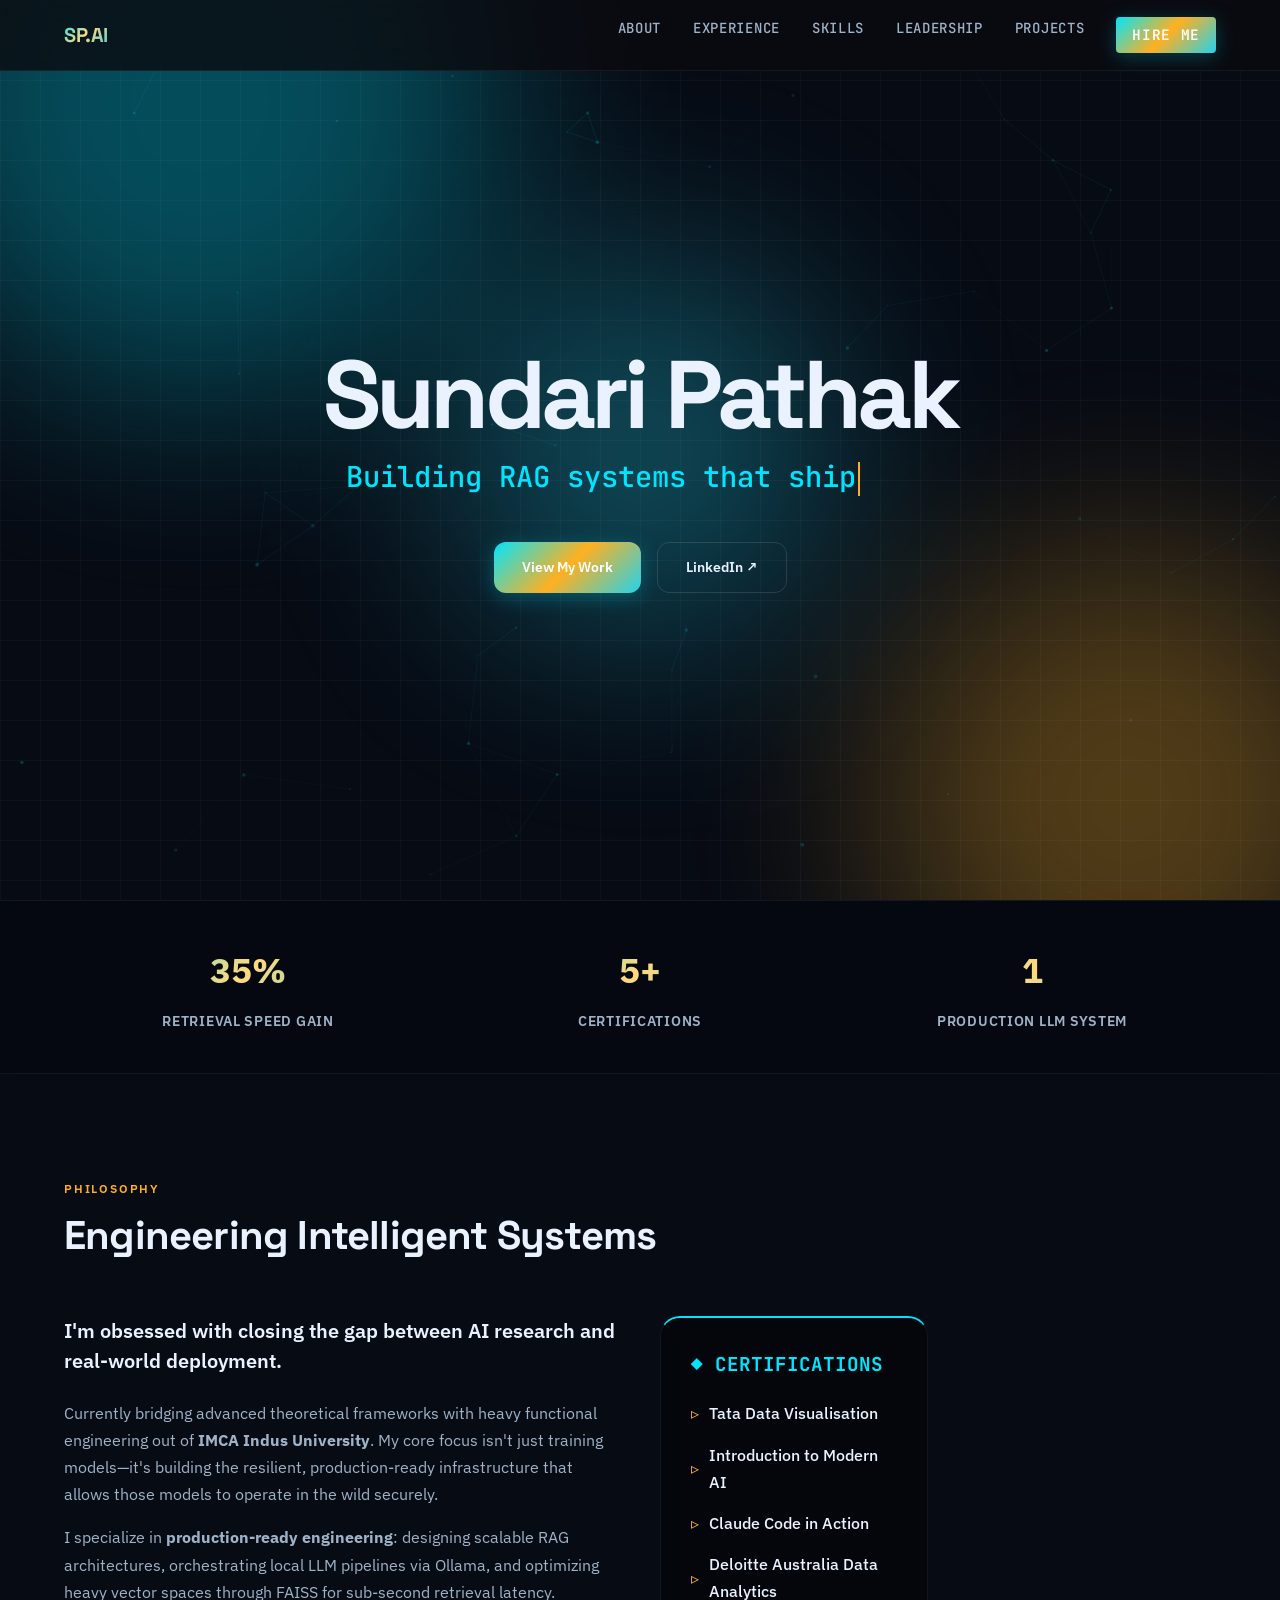
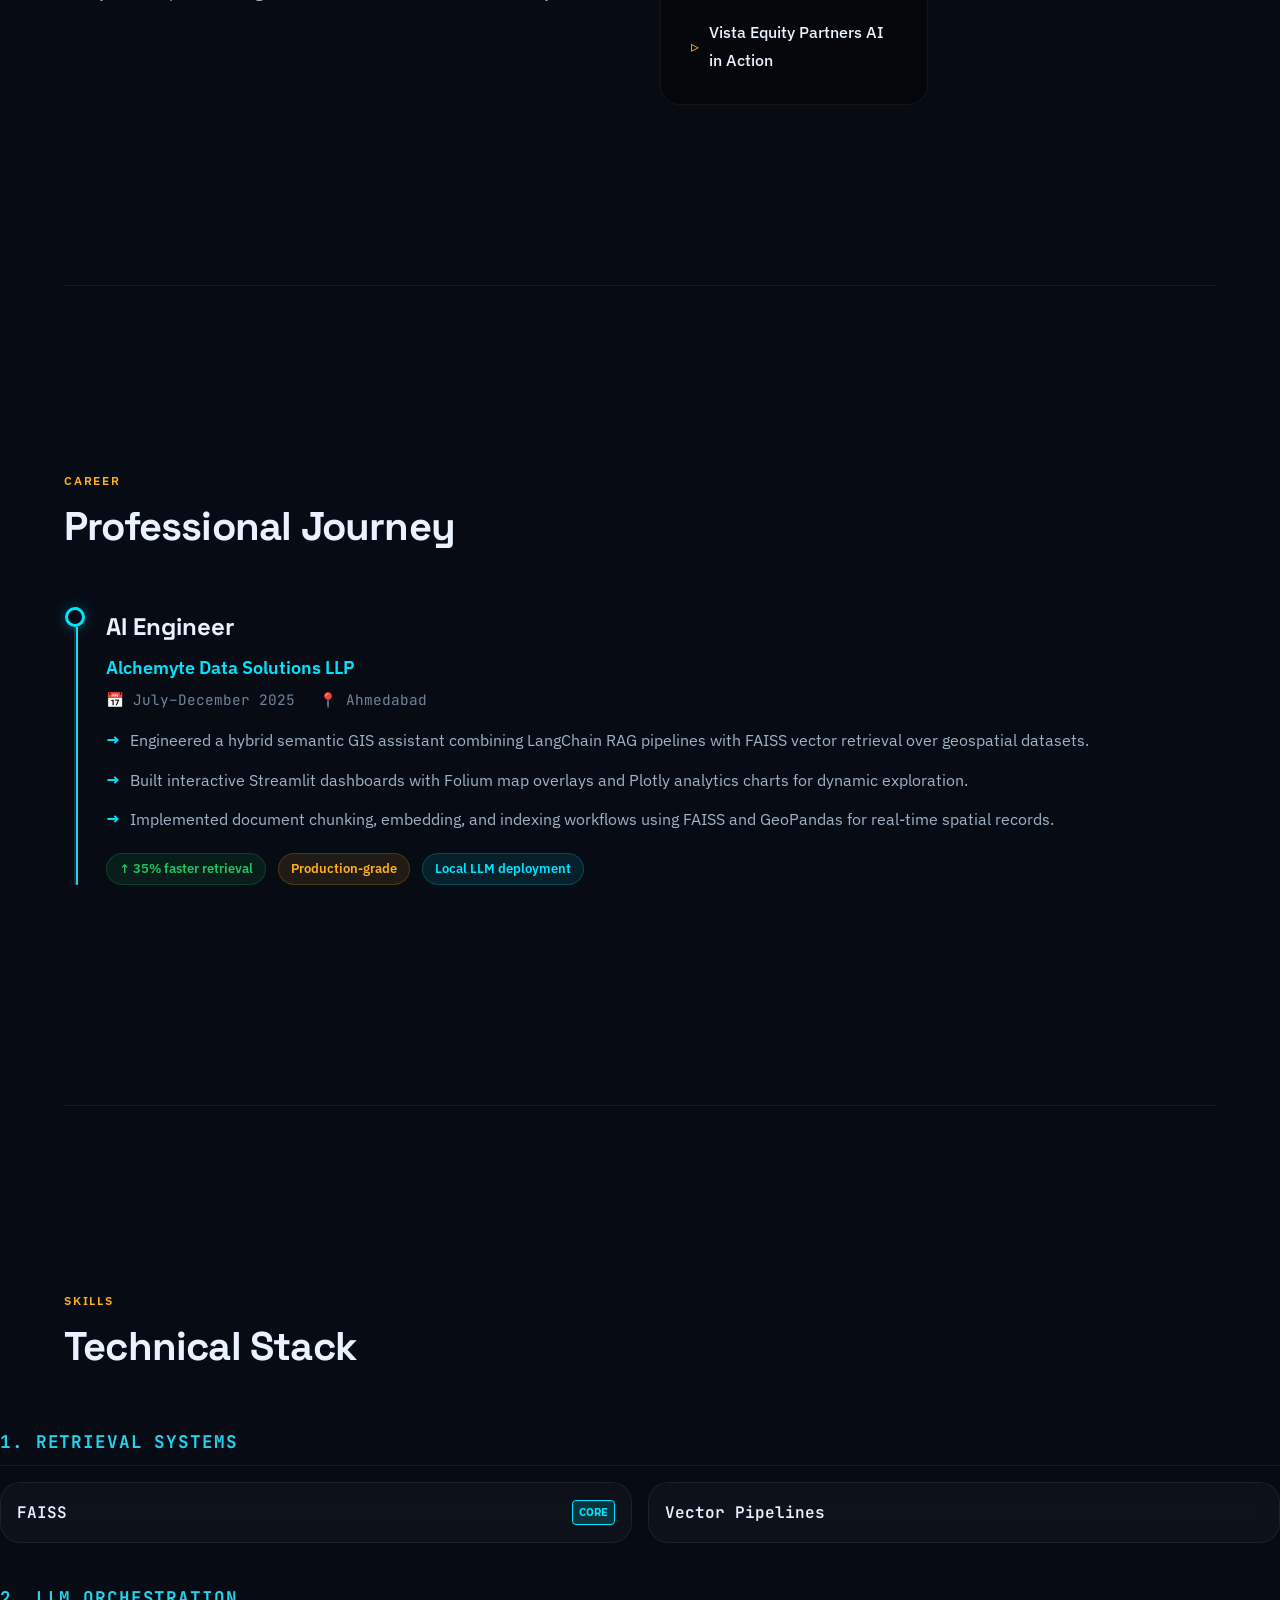
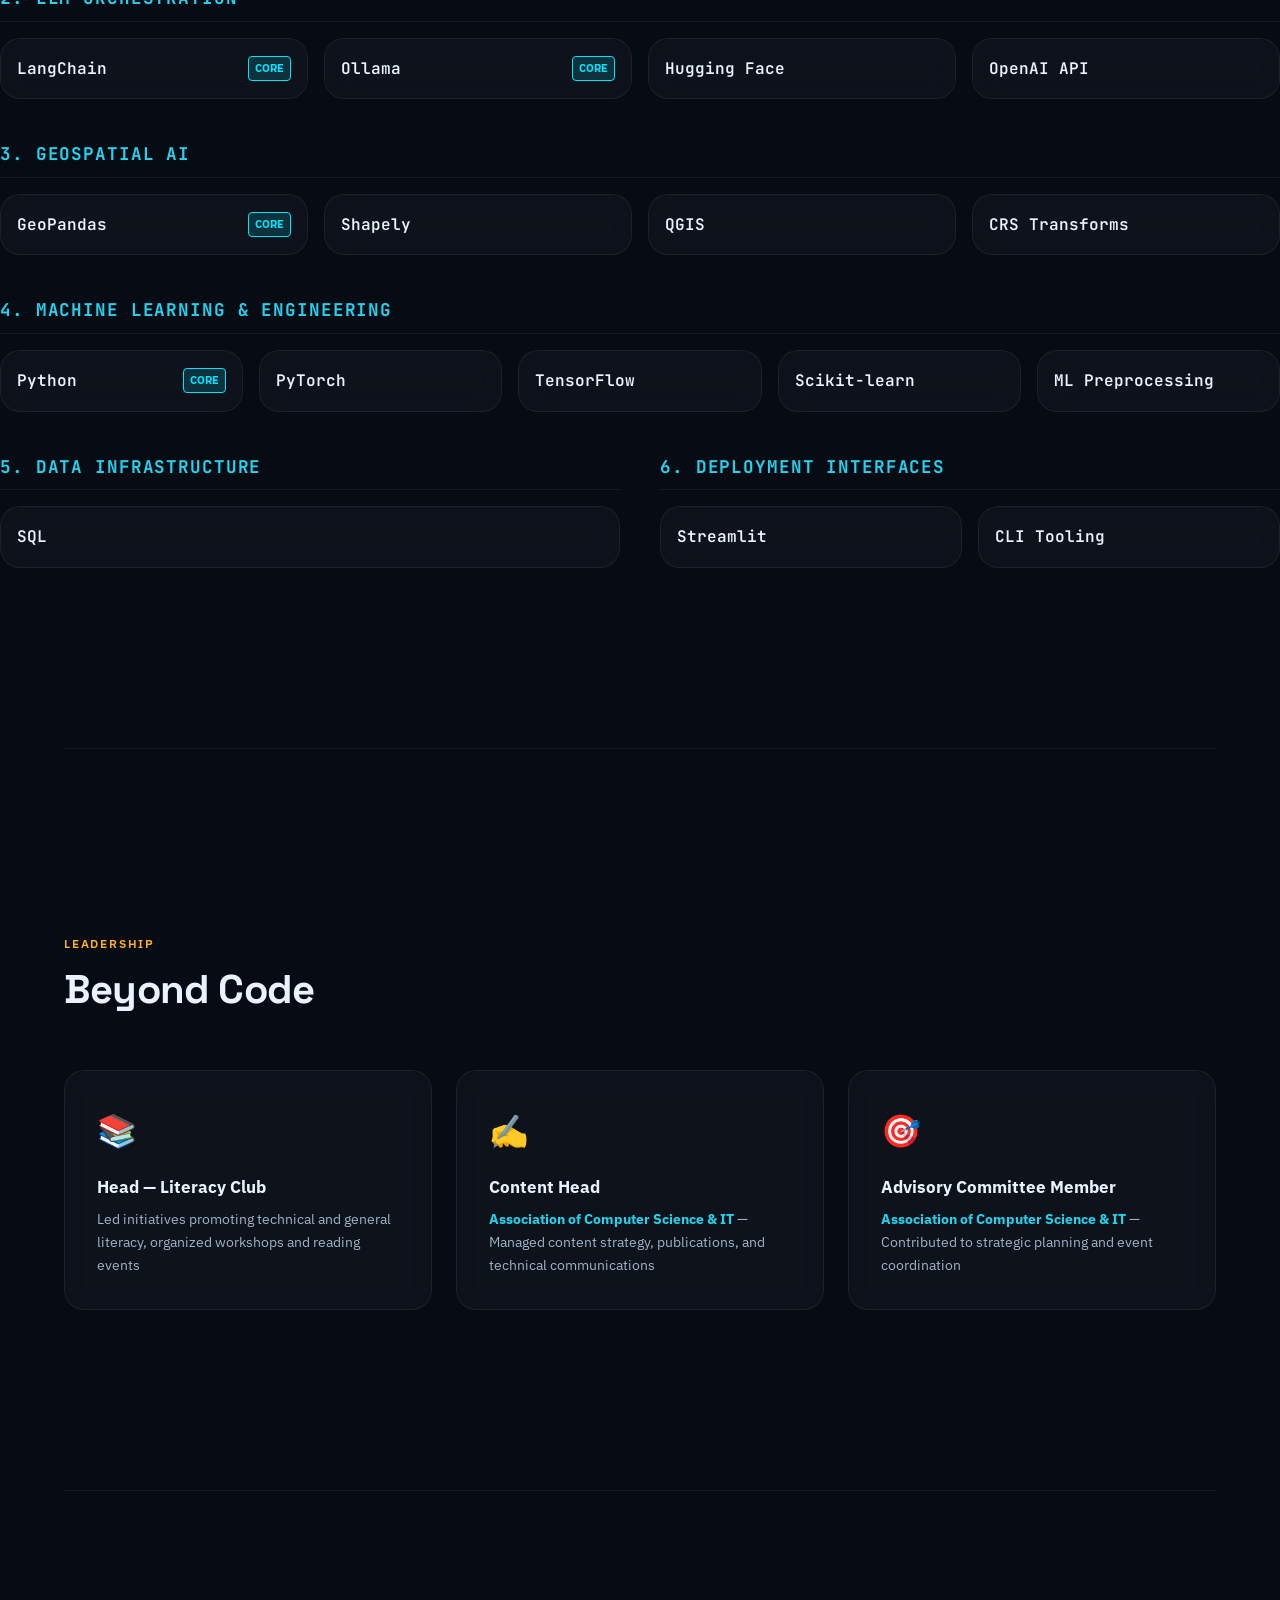
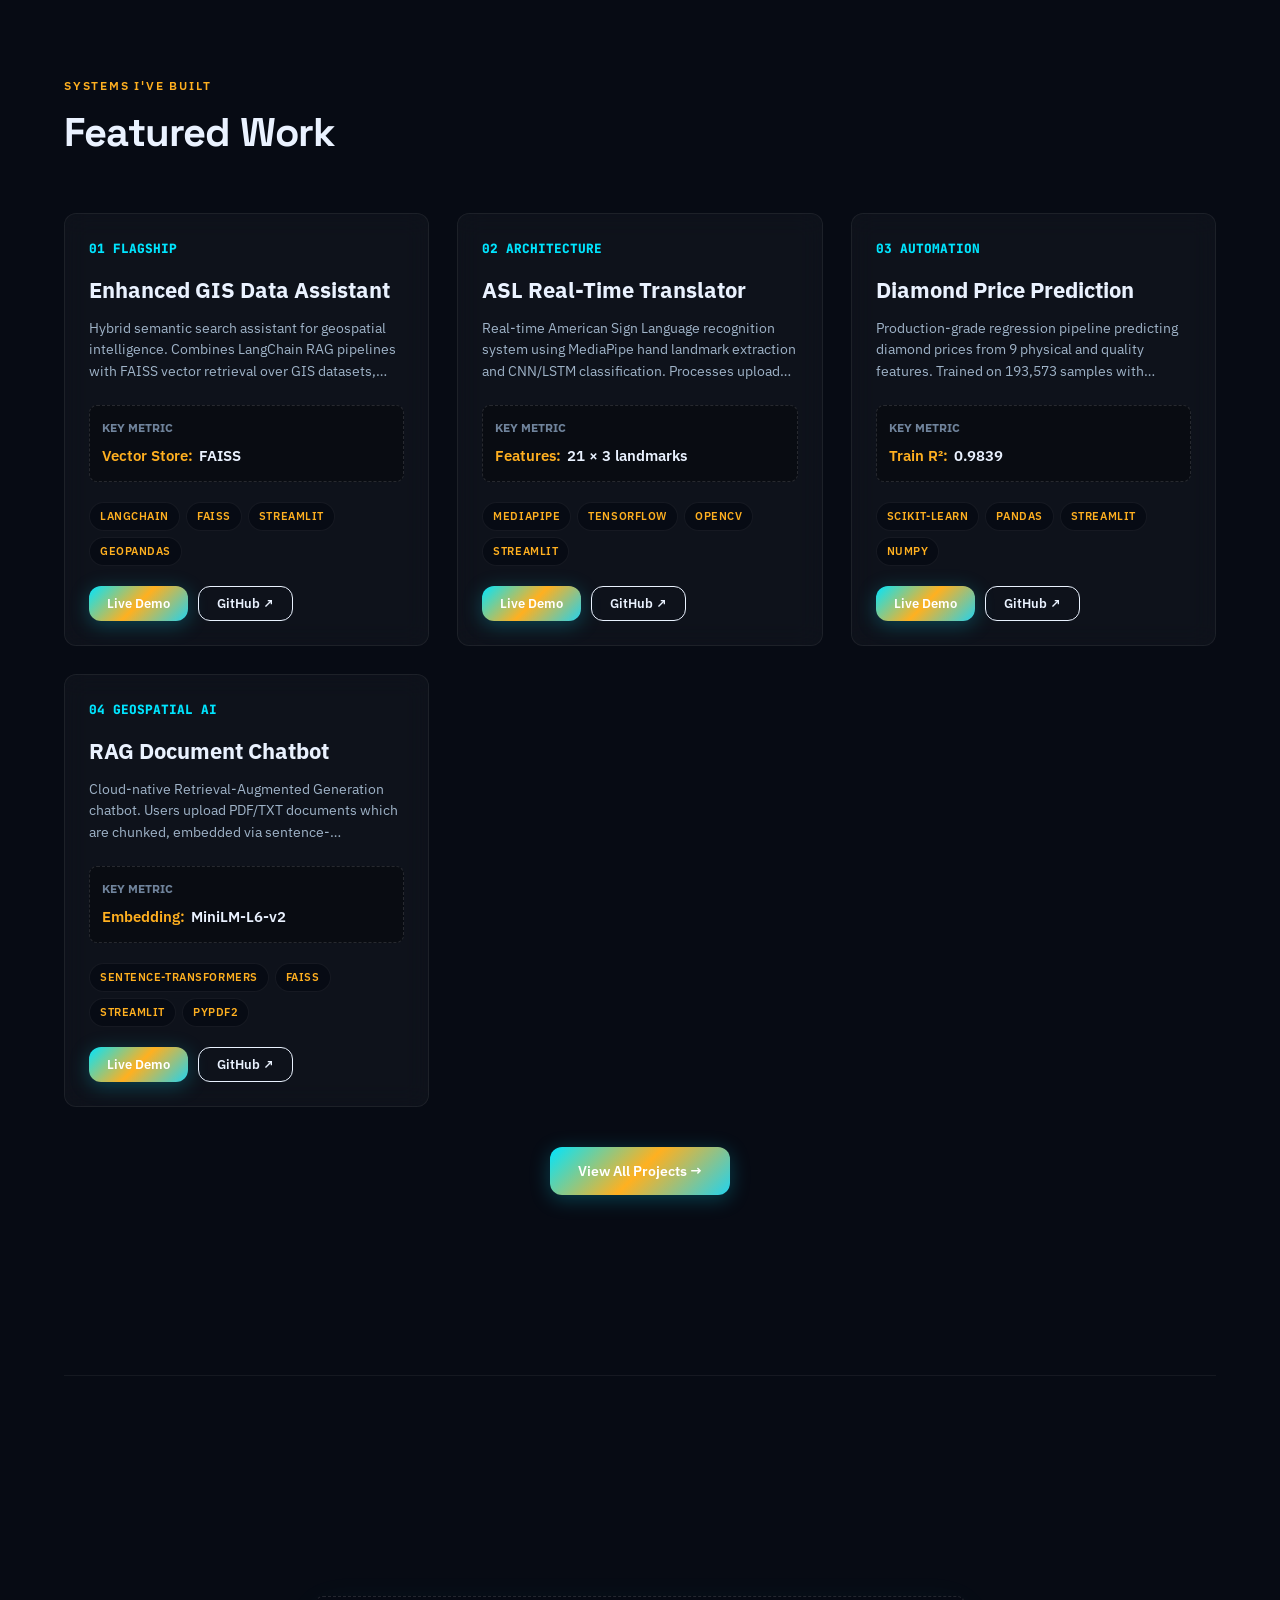
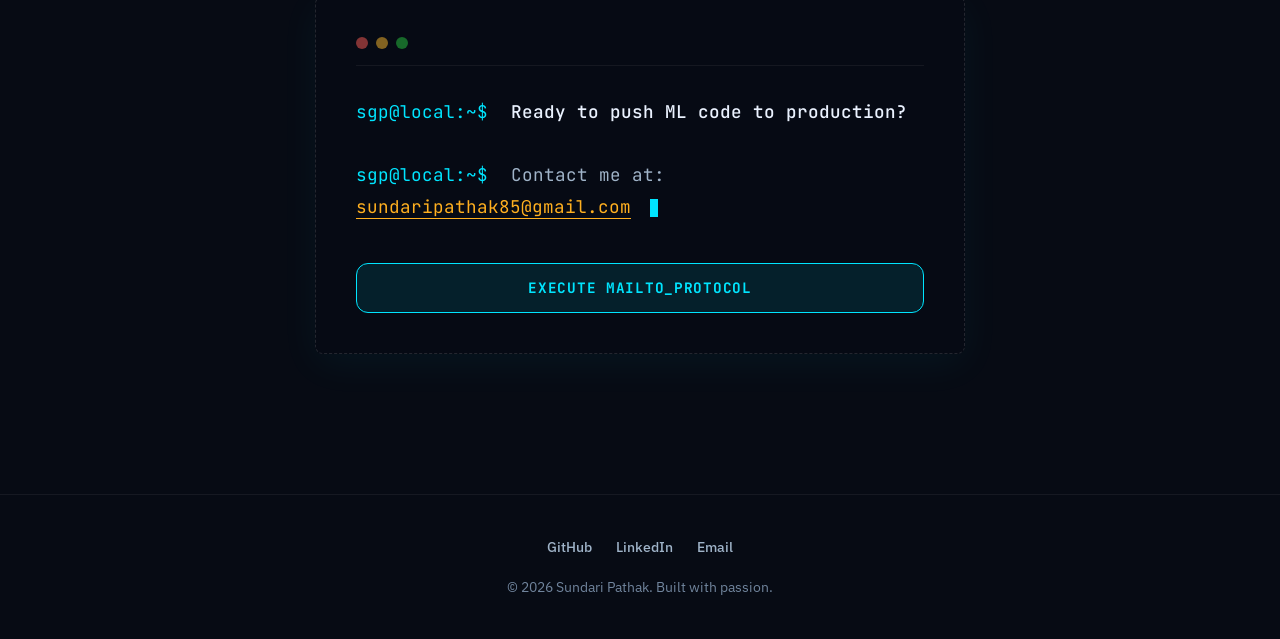
==== commit 79105f26: "feat(ui): group skills into precise architecture clusters" ====
--- a/index.html
+++ b/index.html
@@ -170,57 +170,133 @@
       <span class="section__label">Skills</span>
       <h2 class="section__title">Technical Stack</h2>
     </div>
-    <div class="skills__grid" style="display: grid; grid-template-columns: repeat(auto-fit, minmax(180px, 1fr)); gap: 16px;">
+    </div>
+
+    <!-- SKILLS CAPABILITY CLUSTERS -->
+    <div class="skills-clusters fade-in" style="display: flex; flex-direction: column; gap: 40px;">
       
-      <div class="glass-card stack-card fade-in" style="padding: 16px; position: relative; overflow: hidden; display: flex; align-items: center; justify-content: space-between; border-bottom: 2px solid transparent; transition: all 0.3s ease; cursor: default;">
-        <span style="font-weight: 600; font-family: var(--font-mono); color: var(--text-primary);">LangChain</span>
-        <span style="background: rgba(0, 229, 255, 0.15); color: var(--accent-1); font-size: 0.7rem; font-weight: 800; padding: 2px 6px; border-radius: 4px; border: 1px solid var(--accent-1);">CORE</span>
-        <div class="card-glow" style="position: absolute; bottom: -2px; left: 0; width: 100%; height: 2px; background: var(--accent-1); transform: scaleX(0); transition: transform 0.3s ease; transform-origin: left;"></div>
-      </div>
-
-      <div class="glass-card stack-card fade-in" style="padding: 16px; position: relative; overflow: hidden; display: flex; align-items: center; justify-content: space-between; border-bottom: 2px solid transparent; transition: all 0.3s ease; cursor: default;">
-        <span style="font-weight: 600; font-family: var(--font-mono); color: var(--text-primary);">FAISS</span>
-        <span style="background: rgba(0, 229, 255, 0.15); color: var(--accent-1); font-size: 0.7rem; font-weight: 800; padding: 2px 6px; border-radius: 4px; border: 1px solid var(--accent-1);">CORE</span>
-        <div class="card-glow" style="position: absolute; bottom: -2px; left: 0; width: 100%; height: 2px; background: var(--accent-1); transform: scaleX(0); transition: transform 0.3s ease; transform-origin: left;"></div>
-      </div>
-
-      <div class="glass-card stack-card fade-in" style="padding: 16px; position: relative; overflow: hidden; display: flex; align-items: center; justify-content: space-between; border-bottom: 2px solid transparent; transition: all 0.3s ease; cursor: default;">
-        <span style="font-weight: 600; font-family: var(--font-mono); color: var(--text-primary);">Ollama</span>
-        <span style="background: rgba(0, 229, 255, 0.15); color: var(--accent-1); font-size: 0.7rem; font-weight: 800; padding: 2px 6px; border-radius: 4px; border: 1px solid var(--accent-1);">CORE</span>
-        <div class="card-glow" style="position: absolute; bottom: -2px; left: 0; width: 100%; height: 2px; background: var(--accent-1); transform: scaleX(0); transition: transform 0.3s ease; transform-origin: left;"></div>
-      </div>
-
-      <div class="glass-card stack-card fade-in" style="padding: 16px; position: relative; overflow: hidden; display: flex; align-items: center; justify-content: space-between; border-bottom: 2px solid transparent; transition: all 0.3s ease; cursor: default;">
-        <span style="font-weight: 600; font-family: var(--font-mono); color: var(--text-primary);">Python</span>
-        <span style="background: rgba(0, 229, 255, 0.15); color: var(--accent-1); font-size: 0.7rem; font-weight: 800; padding: 2px 6px; border-radius: 4px; border: 1px solid var(--accent-1);">CORE</span>
-        <div class="card-glow" style="position: absolute; bottom: -2px; left: 0; width: 100%; height: 2px; background: var(--accent-1); transform: scaleX(0); transition: transform 0.3s ease; transform-origin: left;"></div>
-      </div>
-
-      <div class="glass-card stack-card fade-in" style="padding: 16px; position: relative; overflow: hidden; display: flex; align-items: center; justify-content: space-between; border-bottom: 2px solid transparent; transition: all 0.3s ease; cursor: default;">
-        <span style="font-weight: 600; font-family: var(--font-mono); color: var(--text-primary);">GeoPandas + QGIS</span>
-        <div class="card-glow" style="position: absolute; bottom: -2px; left: 0; width: 100%; height: 2px; background: var(--accent-2); transform: scaleX(0); transition: transform 0.3s ease; transform-origin: left;"></div>
-      </div>
-
-      <div class="glass-card stack-card fade-in" style="padding: 16px; position: relative; overflow: hidden; display: flex; align-items: center; justify-content: space-between; border-bottom: 2px solid transparent; transition: all 0.3s ease; cursor: default;">
-        <span style="font-weight: 600; font-family: var(--font-mono); color: var(--text-primary);">Hugging Face</span>
-        <div class="card-glow" style="position: absolute; bottom: -2px; left: 0; width: 100%; height: 2px; background: var(--accent-2); transform: scaleX(0); transition: transform 0.3s ease; transform-origin: left;"></div>
-      </div>
-
-      <div class="glass-card stack-card fade-in" style="padding: 16px; position: relative; overflow: hidden; display: flex; align-items: center; justify-content: space-between; border-bottom: 2px solid transparent; transition: all 0.3s ease; cursor: default;">
-        <span style="font-weight: 600; font-family: var(--font-mono); color: var(--text-primary);">PyTorch + TensorFlow</span>
-        <div class="card-glow" style="position: absolute; bottom: -2px; left: 0; width: 100%; height: 2px; background: var(--accent-2); transform: scaleX(0); transition: transform 0.3s ease; transform-origin: left;"></div>
-      </div>
-
-      <div class="glass-card stack-card fade-in" style="padding: 16px; position: relative; overflow: hidden; display: flex; align-items: center; justify-content: space-between; border-bottom: 2px solid transparent; transition: all 0.3s ease; cursor: default;">
-        <span style="font-weight: 600; font-family: var(--font-mono); color: var(--text-primary);">Streamlit</span>
-        <div class="card-glow" style="position: absolute; bottom: -2px; left: 0; width: 100%; height: 2px; background: var(--accent-2); transform: scaleX(0); transition: transform 0.3s ease; transform-origin: left;"></div>
-      </div>
-
-      <div class="glass-card stack-card fade-in" style="padding: 16px; position: relative; overflow: hidden; display: flex; align-items: center; justify-content: space-between; border-bottom: 2px solid transparent; transition: all 0.3s ease; cursor: default;">
-        <span style="font-weight: 600; font-family: var(--font-mono); color: var(--text-primary);">OpenAI API</span>
-        <div class="card-glow" style="position: absolute; bottom: -2px; left: 0; width: 100%; height: 2px; background: var(--accent-2); transform: scaleX(0); transition: transform 0.3s ease; transform-origin: left;"></div>
-      </div>
-
+      <!-- Cluster 1: Retrieval Systems -->
+      <div>
+        <h3 style="font-size: 1.1rem; color: var(--accent-3); margin-bottom: 16px; font-family: var(--font-mono); text-transform: uppercase; letter-spacing: 0.05em; border-bottom: 1px solid var(--border-glass); padding-bottom: 8px;">1. Retrieval Systems</h3>
+        <div class="skills__grid" style="display: grid; grid-template-columns: repeat(auto-fit, minmax(200px, 1fr)); gap: 16px;">
+          <div class="glass-card stack-card" style="padding: 16px; position: relative; overflow: hidden; display: flex; align-items: center; justify-content: space-between; transition: transform 0.3s ease;">
+            <span style="font-weight: 600; font-family: var(--font-mono); color: var(--text-primary);">FAISS</span>
+            <span style="background: rgba(0, 229, 255, 0.15); color: var(--accent-1); font-size: 0.7rem; font-weight: 800; padding: 2px 6px; border-radius: 4px; border: 1px solid var(--accent-1);">CORE</span>
+            <div class="card-glow" style="position: absolute; bottom: 0; left: 0; width: 100%; height: 2px; background: var(--accent-1); transform: scaleX(0); transition: transform 0.3s ease; transform-origin: left;"></div>
+          </div>
+          <div class="glass-card stack-card" style="padding: 16px; position: relative; overflow: hidden; display: flex; align-items: center; justify-content: space-between; transition: transform 0.3s ease;">
+            <span style="font-weight: 600; font-family: var(--font-mono); color: var(--text-primary);">Vector Pipelines</span>
+            <div class="card-glow" style="position: absolute; bottom: 0; left: 0; width: 100%; height: 2px; background: var(--accent-2); transform: scaleX(0); transition: transform 0.3s ease; transform-origin: left;"></div>
+          </div>
+        </div>
+      </div>
+
+      <!-- Cluster 2: LLM Orchestration -->
+      <div>
+        <h3 style="font-size: 1.1rem; color: var(--accent-3); margin-bottom: 16px; font-family: var(--font-mono); text-transform: uppercase; letter-spacing: 0.05em; border-bottom: 1px solid var(--border-glass); padding-bottom: 8px;">2. LLM Orchestration</h3>
+        <div class="skills__grid" style="display: grid; grid-template-columns: repeat(auto-fit, minmax(200px, 1fr)); gap: 16px;">
+          <div class="glass-card stack-card" style="padding: 16px; position: relative; overflow: hidden; display: flex; align-items: center; justify-content: space-between; transition: transform 0.3s ease;">
+            <span style="font-weight: 600; font-family: var(--font-mono); color: var(--text-primary);">LangChain</span>
+            <span style="background: rgba(0, 229, 255, 0.15); color: var(--accent-1); font-size: 0.7rem; font-weight: 800; padding: 2px 6px; border-radius: 4px; border: 1px solid var(--accent-1);">CORE</span>
+            <div class="card-glow" style="position: absolute; bottom: 0; left: 0; width: 100%; height: 2px; background: var(--accent-1); transform: scaleX(0); transition: transform 0.3s ease; transform-origin: left;"></div>
+          </div>
+          <div class="glass-card stack-card" style="padding: 16px; position: relative; overflow: hidden; display: flex; align-items: center; justify-content: space-between; transition: transform 0.3s ease;">
+            <span style="font-weight: 600; font-family: var(--font-mono); color: var(--text-primary);">Ollama</span>
+            <span style="background: rgba(0, 229, 255, 0.15); color: var(--accent-1); font-size: 0.7rem; font-weight: 800; padding: 2px 6px; border-radius: 4px; border: 1px solid var(--accent-1);">CORE</span>
+            <div class="card-glow" style="position: absolute; bottom: 0; left: 0; width: 100%; height: 2px; background: var(--accent-1); transform: scaleX(0); transition: transform 0.3s ease; transform-origin: left;"></div>
+          </div>
+          <div class="glass-card stack-card" style="padding: 16px; position: relative; overflow: hidden; display: flex; align-items: center; justify-content: space-between; transition: transform 0.3s ease;">
+            <span style="font-weight: 600; font-family: var(--font-mono); color: var(--text-primary);">Hugging Face</span>
+            <div class="card-glow" style="position: absolute; bottom: 0; left: 0; width: 100%; height: 2px; background: var(--accent-2); transform: scaleX(0); transition: transform 0.3s ease; transform-origin: left;"></div>
+          </div>
+          <div class="glass-card stack-card" style="padding: 16px; position: relative; overflow: hidden; display: flex; align-items: center; justify-content: space-between; transition: transform 0.3s ease;">
+            <span style="font-weight: 600; font-family: var(--font-mono); color: var(--text-primary);">OpenAI API</span>
+            <div class="card-glow" style="position: absolute; bottom: 0; left: 0; width: 100%; height: 2px; background: var(--accent-2); transform: scaleX(0); transition: transform 0.3s ease; transform-origin: left;"></div>
+          </div>
+        </div>
+      </div>
+
+      <!-- Cluster 3: Geospatial AI -->
+      <div>
+        <h3 style="font-size: 1.1rem; color: var(--accent-3); margin-bottom: 16px; font-family: var(--font-mono); text-transform: uppercase; letter-spacing: 0.05em; border-bottom: 1px solid var(--border-glass); padding-bottom: 8px;">3. Geospatial AI</h3>
+        <div class="skills__grid" style="display: grid; grid-template-columns: repeat(auto-fit, minmax(200px, 1fr)); gap: 16px;">
+          <div class="glass-card stack-card" style="padding: 16px; position: relative; overflow: hidden; display: flex; align-items: center; justify-content: space-between; transition: transform 0.3s ease;">
+            <span style="font-weight: 600; font-family: var(--font-mono); color: var(--text-primary);">GeoPandas</span>
+            <span style="background: rgba(0, 229, 255, 0.15); color: var(--accent-1); font-size: 0.7rem; font-weight: 800; padding: 2px 6px; border-radius: 4px; border: 1px solid var(--accent-1);">CORE</span>
+            <div class="card-glow" style="position: absolute; bottom: 0; left: 0; width: 100%; height: 2px; background: var(--accent-1); transform: scaleX(0); transition: transform 0.3s ease; transform-origin: left;"></div>
+          </div>
+          <div class="glass-card stack-card" style="padding: 16px; position: relative; overflow: hidden; display: flex; align-items: center; justify-content: space-between; transition: transform 0.3s ease;">
+            <span style="font-weight: 600; font-family: var(--font-mono); color: var(--text-primary);">Shapely</span>
+            <div class="card-glow" style="position: absolute; bottom: 0; left: 0; width: 100%; height: 2px; background: var(--accent-2); transform: scaleX(0); transition: transform 0.3s ease; transform-origin: left;"></div>
+          </div>
+          <div class="glass-card stack-card" style="padding: 16px; position: relative; overflow: hidden; display: flex; align-items: center; justify-content: space-between; transition: transform 0.3s ease;">
+            <span style="font-weight: 600; font-family: var(--font-mono); color: var(--text-primary);">QGIS</span>
+            <div class="card-glow" style="position: absolute; bottom: 0; left: 0; width: 100%; height: 2px; background: var(--accent-2); transform: scaleX(0); transition: transform 0.3s ease; transform-origin: left;"></div>
+          </div>
+          <div class="glass-card stack-card" style="padding: 16px; position: relative; overflow: hidden; display: flex; align-items: center; justify-content: space-between; transition: transform 0.3s ease;">
+            <span style="font-weight: 600; font-family: var(--font-mono); color: var(--text-primary);">CRS Transforms</span>
+            <div class="card-glow" style="position: absolute; bottom: 0; left: 0; width: 100%; height: 2px; background: var(--accent-2); transform: scaleX(0); transition: transform 0.3s ease; transform-origin: left;"></div>
+          </div>
+        </div>
+      </div>
+
+      <!-- Cluster 4: Machine Learning & Engineering -->
+      <div>
+        <h3 style="font-size: 1.1rem; color: var(--accent-3); margin-bottom: 16px; font-family: var(--font-mono); text-transform: uppercase; letter-spacing: 0.05em; border-bottom: 1px solid var(--border-glass); padding-bottom: 8px;">4. Machine Learning & Engineering</h3>
+        <div class="skills__grid" style="display: grid; grid-template-columns: repeat(auto-fit, minmax(200px, 1fr)); gap: 16px;">
+          <div class="glass-card stack-card" style="padding: 16px; position: relative; overflow: hidden; display: flex; align-items: center; justify-content: space-between; transition: transform 0.3s ease;">
+            <span style="font-weight: 600; font-family: var(--font-mono); color: var(--text-primary);">Python</span>
+            <span style="background: rgba(0, 229, 255, 0.15); color: var(--accent-1); font-size: 0.7rem; font-weight: 800; padding: 2px 6px; border-radius: 4px; border: 1px solid var(--accent-1);">CORE</span>
+            <div class="card-glow" style="position: absolute; bottom: 0; left: 0; width: 100%; height: 2px; background: var(--accent-1); transform: scaleX(0); transition: transform 0.3s ease; transform-origin: left;"></div>
+          </div>
+          <div class="glass-card stack-card" style="padding: 16px; position: relative; overflow: hidden; display: flex; align-items: center; justify-content: space-between; transition: transform 0.3s ease;">
+            <span style="font-weight: 600; font-family: var(--font-mono); color: var(--text-primary);">PyTorch</span>
+            <div class="card-glow" style="position: absolute; bottom: 0; left: 0; width: 100%; height: 2px; background: var(--accent-2); transform: scaleX(0); transition: transform 0.3s ease; transform-origin: left;"></div>
+          </div>
+          <div class="glass-card stack-card" style="padding: 16px; position: relative; overflow: hidden; display: flex; align-items: center; justify-content: space-between; transition: transform 0.3s ease;">
+            <span style="font-weight: 600; font-family: var(--font-mono); color: var(--text-primary);">TensorFlow</span>
+            <div class="card-glow" style="position: absolute; bottom: 0; left: 0; width: 100%; height: 2px; background: var(--accent-2); transform: scaleX(0); transition: transform 0.3s ease; transform-origin: left;"></div>
+          </div>
+          <div class="glass-card stack-card" style="padding: 16px; position: relative; overflow: hidden; display: flex; align-items: center; justify-content: space-between; transition: transform 0.3s ease;">
+            <span style="font-weight: 600; font-family: var(--font-mono); color: var(--text-primary);">Scikit-learn</span>
+            <div class="card-glow" style="position: absolute; bottom: 0; left: 0; width: 100%; height: 2px; background: var(--accent-2); transform: scaleX(0); transition: transform 0.3s ease; transform-origin: left;"></div>
+          </div>
+          <div class="glass-card stack-card" style="padding: 16px; position: relative; overflow: hidden; display: flex; align-items: center; justify-content: space-between; transition: transform 0.3s ease;">
+            <span style="font-weight: 600; font-family: var(--font-mono); color: var(--text-primary);">ML Preprocessing</span>
+            <div class="card-glow" style="position: absolute; bottom: 0; left: 0; width: 100%; height: 2px; background: var(--accent-2); transform: scaleX(0); transition: transform 0.3s ease; transform-origin: left;"></div>
+          </div>
+        </div>
+      </div>
+
+      <!-- Cluster 5 & 6 Row for Space Optimization -->
+      <div style="display: grid; grid-template-columns: repeat(auto-fit, minmax(300px, 1fr)); gap: 40px;">
+        <!-- Cluster 5: Data Infrastructure -->
+        <div>
+          <h3 style="font-size: 1.1rem; color: var(--accent-3); margin-bottom: 16px; font-family: var(--font-mono); text-transform: uppercase; letter-spacing: 0.05em; border-bottom: 1px solid var(--border-glass); padding-bottom: 8px;">5. Data Infrastructure</h3>
+          <div class="skills__grid" style="display: grid; grid-template-columns: repeat(auto-fit, minmax(200px, 1fr)); gap: 16px;">
+            <div class="glass-card stack-card" style="padding: 16px; position: relative; overflow: hidden; display: flex; align-items: center; justify-content: space-between; transition: transform 0.3s ease;">
+              <span style="font-weight: 600; font-family: var(--font-mono); color: var(--text-primary);">SQL</span>
+              <div class="card-glow" style="position: absolute; bottom: 0; left: 0; width: 100%; height: 2px; background: var(--accent-2); transform: scaleX(0); transition: transform 0.3s ease; transform-origin: left;"></div>
+            </div>
+          </div>
+        </div>
+        
+        <!-- Cluster 6: Deployment Interfaces -->
+        <div>
+          <h3 style="font-size: 1.1rem; color: var(--accent-3); margin-bottom: 16px; font-family: var(--font-mono); text-transform: uppercase; letter-spacing: 0.05em; border-bottom: 1px solid var(--border-glass); padding-bottom: 8px;">6. Deployment Interfaces</h3>
+          <div class="skills__grid" style="display: grid; grid-template-columns: repeat(auto-fit, minmax(200px, 1fr)); gap: 16px;">
+            <div class="glass-card stack-card" style="padding: 16px; position: relative; overflow: hidden; display: flex; align-items: center; justify-content: space-between; transition: transform 0.3s ease;">
+              <span style="font-weight: 600; font-family: var(--font-mono); color: var(--text-primary);">Streamlit</span>
+              <div class="card-glow" style="position: absolute; bottom: 0; left: 0; width: 100%; height: 2px; background: var(--accent-2); transform: scaleX(0); transition: transform 0.3s ease; transform-origin: left;"></div>
+            </div>
+            <div class="glass-card stack-card" style="padding: 16px; position: relative; overflow: hidden; display: flex; align-items: center; justify-content: space-between; transition: transform 0.3s ease;">
+              <span style="font-weight: 600; font-family: var(--font-mono); color: var(--text-primary);">CLI Tooling</span>
+              <div class="card-glow" style="position: absolute; bottom: 0; left: 0; width: 100%; height: 2px; background: var(--accent-2); transform: scaleX(0); transition: transform 0.3s ease; transform-origin: left;"></div>
+            </div>
+          </div>
+        </div>
+      </div>
+      
     </div>
 
     <style>
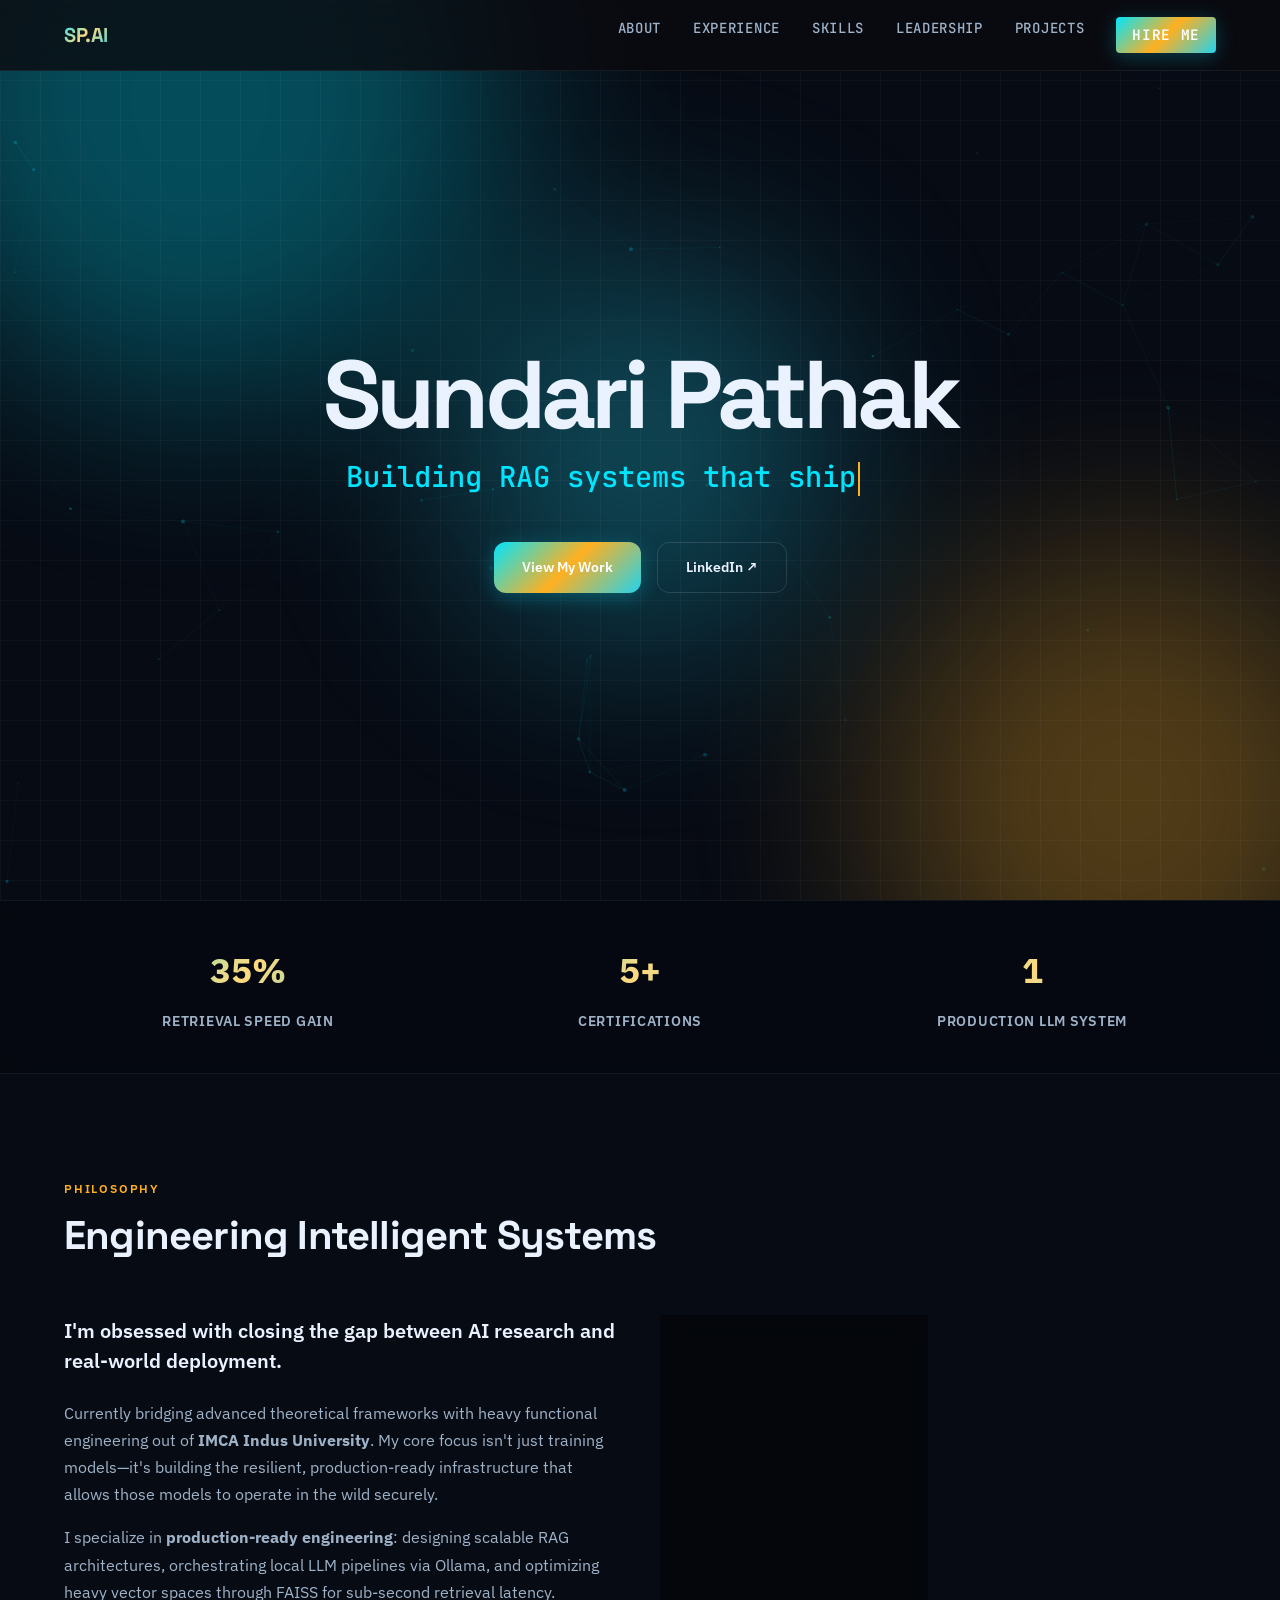
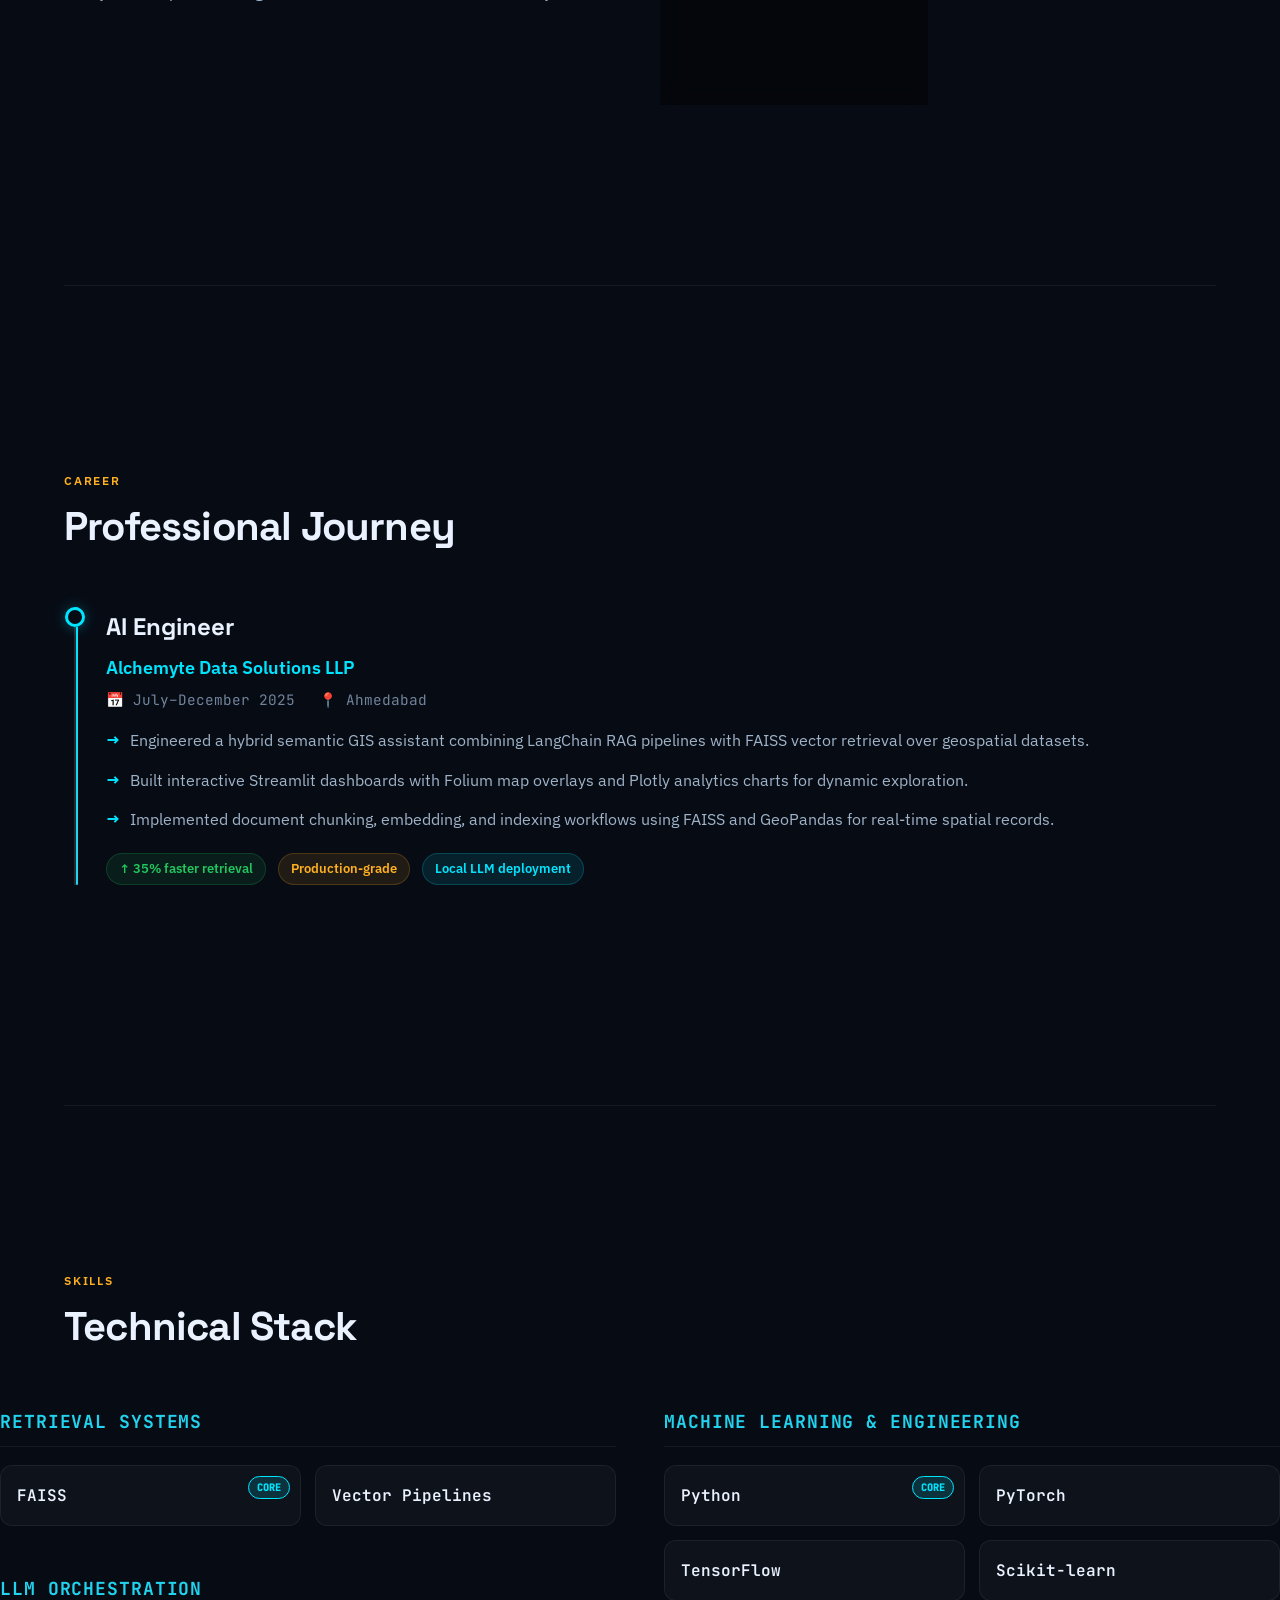
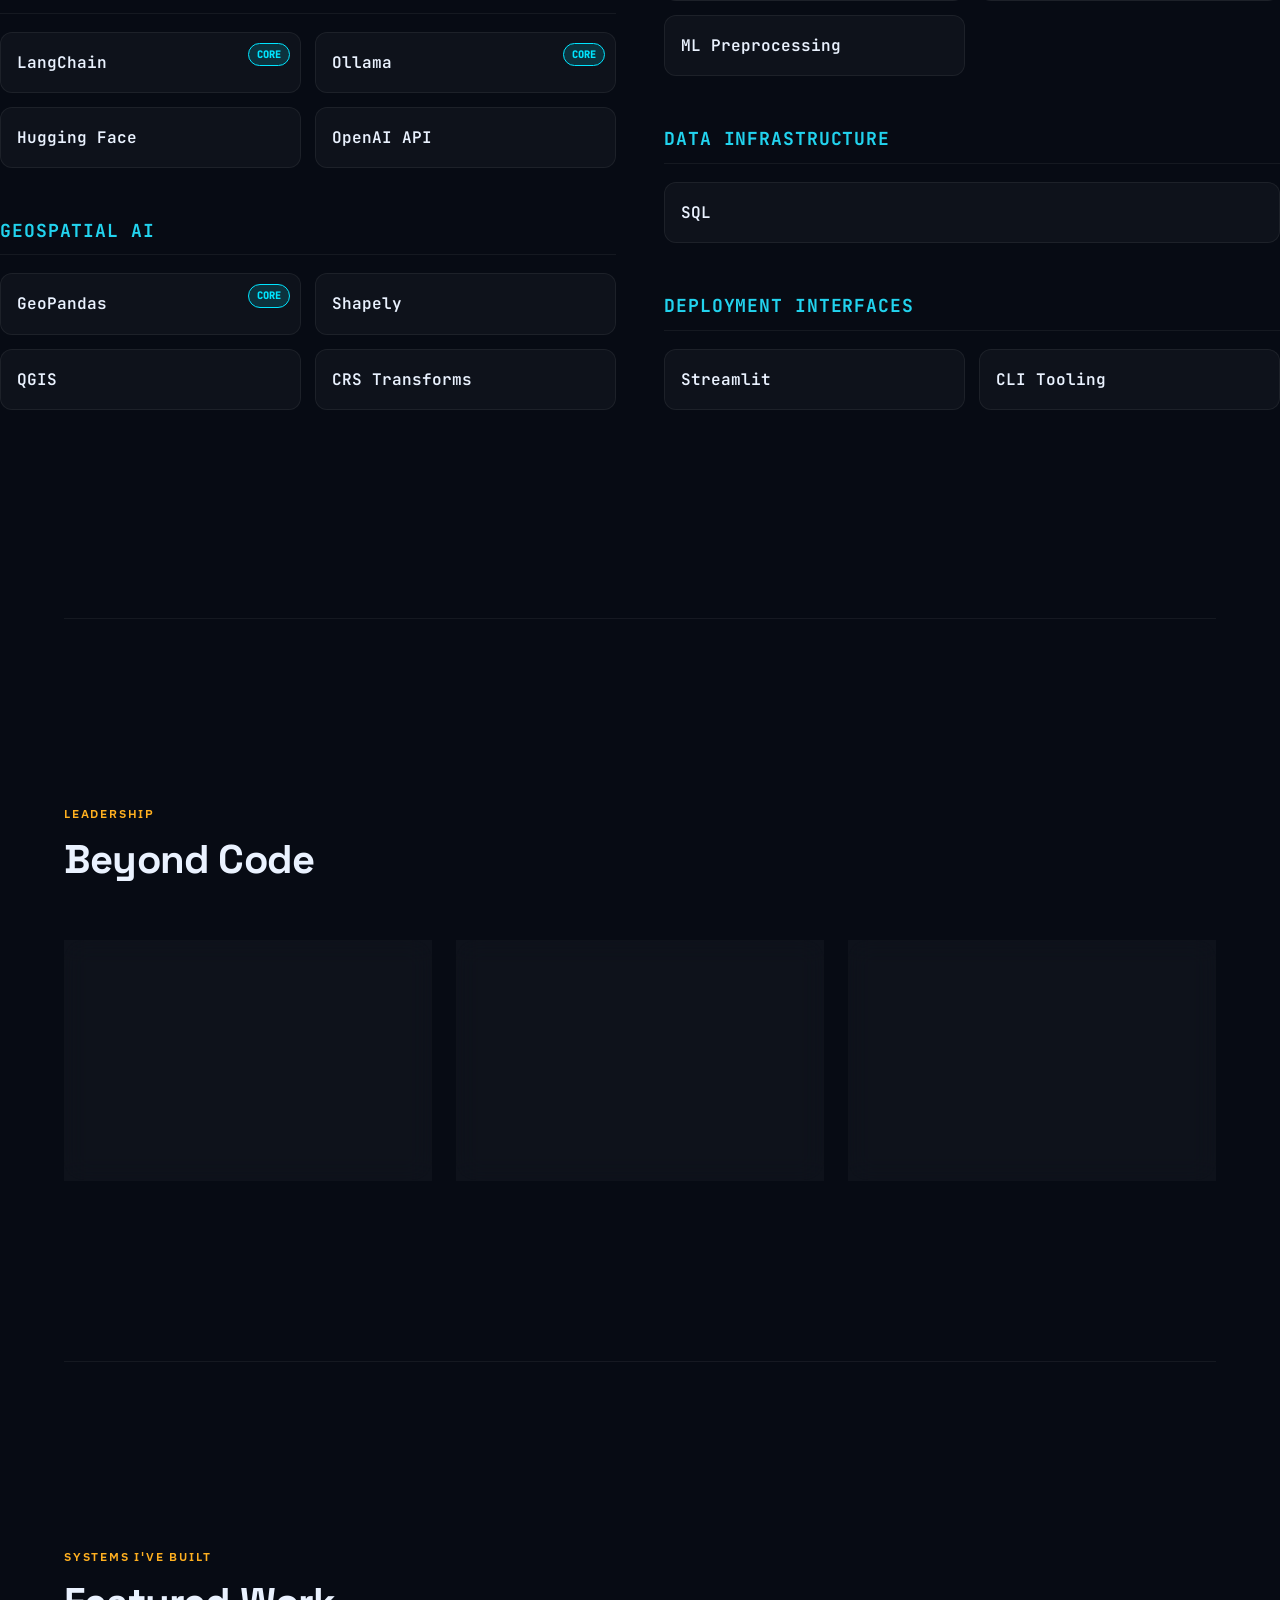
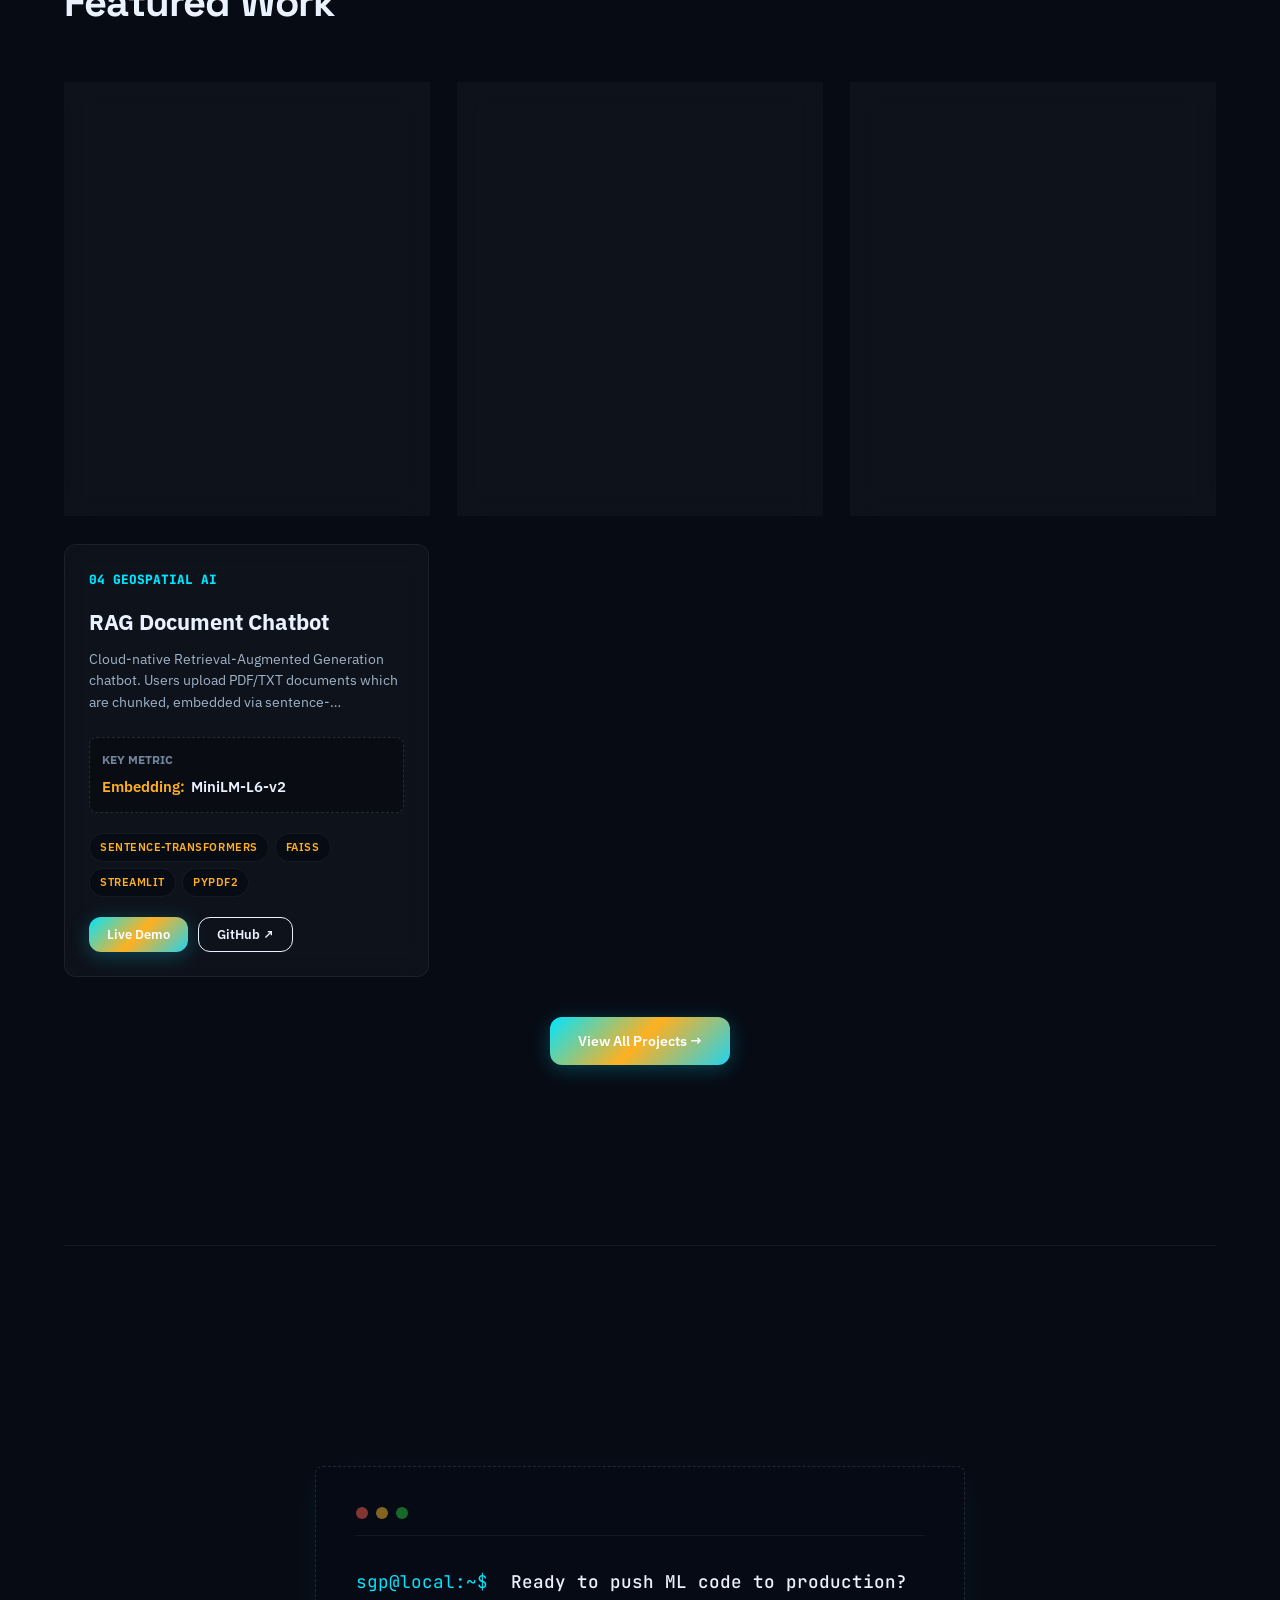
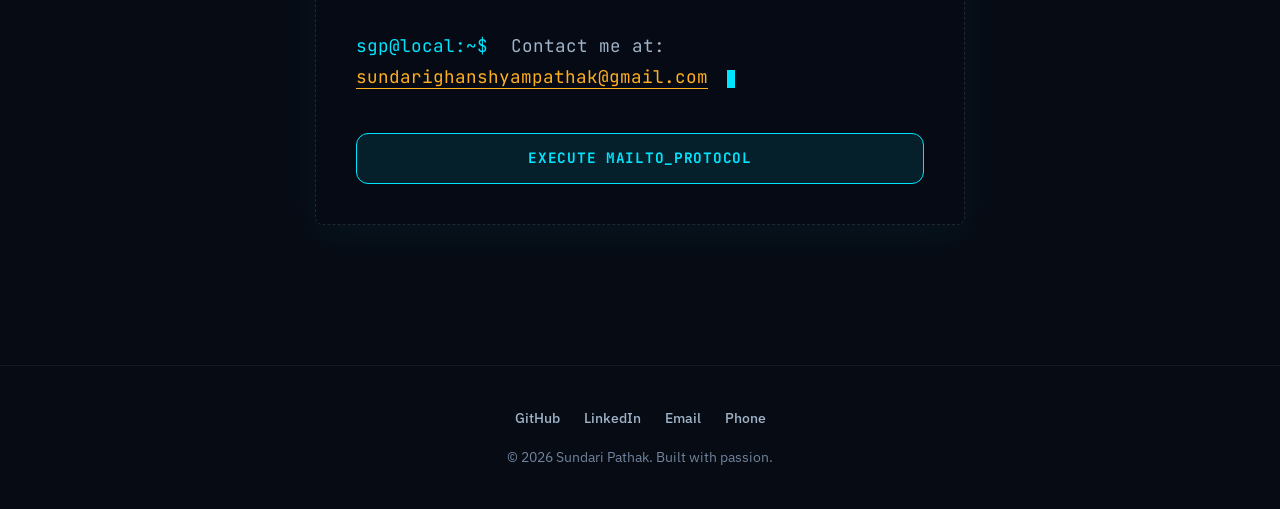
==== commit 948bbf7e: "chore(ui): redesign capability dashboard and fix lint warnings" ====
--- a/index.html
+++ b/index.html
@@ -173,128 +173,117 @@
     </div>
 
     <!-- SKILLS CAPABILITY CLUSTERS -->
-    <div class="skills-clusters fade-in" style="display: flex; flex-direction: column; gap: 40px;">
+    <div class="skills-wrapper fade-in">
       
-      <!-- Cluster 1: Retrieval Systems -->
-      <div>
-        <h3 style="font-size: 1.1rem; color: var(--accent-3); margin-bottom: 16px; font-family: var(--font-mono); text-transform: uppercase; letter-spacing: 0.05em; border-bottom: 1px solid var(--border-glass); padding-bottom: 8px;">1. Retrieval Systems</h3>
-        <div class="skills__grid" style="display: grid; grid-template-columns: repeat(auto-fit, minmax(200px, 1fr)); gap: 16px;">
-          <div class="glass-card stack-card" style="padding: 16px; position: relative; overflow: hidden; display: flex; align-items: center; justify-content: space-between; transition: transform 0.3s ease;">
-            <span style="font-weight: 600; font-family: var(--font-mono); color: var(--text-primary);">FAISS</span>
-            <span style="background: rgba(0, 229, 255, 0.15); color: var(--accent-1); font-size: 0.7rem; font-weight: 800; padding: 2px 6px; border-radius: 4px; border: 1px solid var(--accent-1);">CORE</span>
-            <div class="card-glow" style="position: absolute; bottom: 0; left: 0; width: 100%; height: 2px; background: var(--accent-1); transform: scaleX(0); transition: transform 0.3s ease; transform-origin: left;"></div>
-          </div>
-          <div class="glass-card stack-card" style="padding: 16px; position: relative; overflow: hidden; display: flex; align-items: center; justify-content: space-between; transition: transform 0.3s ease;">
-            <span style="font-weight: 600; font-family: var(--font-mono); color: var(--text-primary);">Vector Pipelines</span>
-            <div class="card-glow" style="position: absolute; bottom: 0; left: 0; width: 100%; height: 2px; background: var(--accent-2); transform: scaleX(0); transition: transform 0.3s ease; transform-origin: left;"></div>
-          </div>
-        </div>
-      </div>
-
-      <!-- Cluster 2: LLM Orchestration -->
-      <div>
-        <h3 style="font-size: 1.1rem; color: var(--accent-3); margin-bottom: 16px; font-family: var(--font-mono); text-transform: uppercase; letter-spacing: 0.05em; border-bottom: 1px solid var(--border-glass); padding-bottom: 8px;">2. LLM Orchestration</h3>
-        <div class="skills__grid" style="display: grid; grid-template-columns: repeat(auto-fit, minmax(200px, 1fr)); gap: 16px;">
-          <div class="glass-card stack-card" style="padding: 16px; position: relative; overflow: hidden; display: flex; align-items: center; justify-content: space-between; transition: transform 0.3s ease;">
-            <span style="font-weight: 600; font-family: var(--font-mono); color: var(--text-primary);">LangChain</span>
-            <span style="background: rgba(0, 229, 255, 0.15); color: var(--accent-1); font-size: 0.7rem; font-weight: 800; padding: 2px 6px; border-radius: 4px; border: 1px solid var(--accent-1);">CORE</span>
-            <div class="card-glow" style="position: absolute; bottom: 0; left: 0; width: 100%; height: 2px; background: var(--accent-1); transform: scaleX(0); transition: transform 0.3s ease; transform-origin: left;"></div>
-          </div>
-          <div class="glass-card stack-card" style="padding: 16px; position: relative; overflow: hidden; display: flex; align-items: center; justify-content: space-between; transition: transform 0.3s ease;">
-            <span style="font-weight: 600; font-family: var(--font-mono); color: var(--text-primary);">Ollama</span>
-            <span style="background: rgba(0, 229, 255, 0.15); color: var(--accent-1); font-size: 0.7rem; font-weight: 800; padding: 2px 6px; border-radius: 4px; border: 1px solid var(--accent-1);">CORE</span>
-            <div class="card-glow" style="position: absolute; bottom: 0; left: 0; width: 100%; height: 2px; background: var(--accent-1); transform: scaleX(0); transition: transform 0.3s ease; transform-origin: left;"></div>
-          </div>
-          <div class="glass-card stack-card" style="padding: 16px; position: relative; overflow: hidden; display: flex; align-items: center; justify-content: space-between; transition: transform 0.3s ease;">
-            <span style="font-weight: 600; font-family: var(--font-mono); color: var(--text-primary);">Hugging Face</span>
-            <div class="card-glow" style="position: absolute; bottom: 0; left: 0; width: 100%; height: 2px; background: var(--accent-2); transform: scaleX(0); transition: transform 0.3s ease; transform-origin: left;"></div>
-          </div>
-          <div class="glass-card stack-card" style="padding: 16px; position: relative; overflow: hidden; display: flex; align-items: center; justify-content: space-between; transition: transform 0.3s ease;">
-            <span style="font-weight: 600; font-family: var(--font-mono); color: var(--text-primary);">OpenAI API</span>
-            <div class="card-glow" style="position: absolute; bottom: 0; left: 0; width: 100%; height: 2px; background: var(--accent-2); transform: scaleX(0); transition: transform 0.3s ease; transform-origin: left;"></div>
-          </div>
-        </div>
-      </div>
-
-      <!-- Cluster 3: Geospatial AI -->
-      <div>
-        <h3 style="font-size: 1.1rem; color: var(--accent-3); margin-bottom: 16px; font-family: var(--font-mono); text-transform: uppercase; letter-spacing: 0.05em; border-bottom: 1px solid var(--border-glass); padding-bottom: 8px;">3. Geospatial AI</h3>
-        <div class="skills__grid" style="display: grid; grid-template-columns: repeat(auto-fit, minmax(200px, 1fr)); gap: 16px;">
-          <div class="glass-card stack-card" style="padding: 16px; position: relative; overflow: hidden; display: flex; align-items: center; justify-content: space-between; transition: transform 0.3s ease;">
-            <span style="font-weight: 600; font-family: var(--font-mono); color: var(--text-primary);">GeoPandas</span>
-            <span style="background: rgba(0, 229, 255, 0.15); color: var(--accent-1); font-size: 0.7rem; font-weight: 800; padding: 2px 6px; border-radius: 4px; border: 1px solid var(--accent-1);">CORE</span>
-            <div class="card-glow" style="position: absolute; bottom: 0; left: 0; width: 100%; height: 2px; background: var(--accent-1); transform: scaleX(0); transition: transform 0.3s ease; transform-origin: left;"></div>
-          </div>
-          <div class="glass-card stack-card" style="padding: 16px; position: relative; overflow: hidden; display: flex; align-items: center; justify-content: space-between; transition: transform 0.3s ease;">
-            <span style="font-weight: 600; font-family: var(--font-mono); color: var(--text-primary);">Shapely</span>
-            <div class="card-glow" style="position: absolute; bottom: 0; left: 0; width: 100%; height: 2px; background: var(--accent-2); transform: scaleX(0); transition: transform 0.3s ease; transform-origin: left;"></div>
-          </div>
-          <div class="glass-card stack-card" style="padding: 16px; position: relative; overflow: hidden; display: flex; align-items: center; justify-content: space-between; transition: transform 0.3s ease;">
-            <span style="font-weight: 600; font-family: var(--font-mono); color: var(--text-primary);">QGIS</span>
-            <div class="card-glow" style="position: absolute; bottom: 0; left: 0; width: 100%; height: 2px; background: var(--accent-2); transform: scaleX(0); transition: transform 0.3s ease; transform-origin: left;"></div>
-          </div>
-          <div class="glass-card stack-card" style="padding: 16px; position: relative; overflow: hidden; display: flex; align-items: center; justify-content: space-between; transition: transform 0.3s ease;">
-            <span style="font-weight: 600; font-family: var(--font-mono); color: var(--text-primary);">CRS Transforms</span>
-            <div class="card-glow" style="position: absolute; bottom: 0; left: 0; width: 100%; height: 2px; background: var(--accent-2); transform: scaleX(0); transition: transform 0.3s ease; transform-origin: left;"></div>
-          </div>
-        </div>
-      </div>
-
-      <!-- Cluster 4: Machine Learning & Engineering -->
-      <div>
-        <h3 style="font-size: 1.1rem; color: var(--accent-3); margin-bottom: 16px; font-family: var(--font-mono); text-transform: uppercase; letter-spacing: 0.05em; border-bottom: 1px solid var(--border-glass); padding-bottom: 8px;">4. Machine Learning & Engineering</h3>
-        <div class="skills__grid" style="display: grid; grid-template-columns: repeat(auto-fit, minmax(200px, 1fr)); gap: 16px;">
-          <div class="glass-card stack-card" style="padding: 16px; position: relative; overflow: hidden; display: flex; align-items: center; justify-content: space-between; transition: transform 0.3s ease;">
-            <span style="font-weight: 600; font-family: var(--font-mono); color: var(--text-primary);">Python</span>
-            <span style="background: rgba(0, 229, 255, 0.15); color: var(--accent-1); font-size: 0.7rem; font-weight: 800; padding: 2px 6px; border-radius: 4px; border: 1px solid var(--accent-1);">CORE</span>
-            <div class="card-glow" style="position: absolute; bottom: 0; left: 0; width: 100%; height: 2px; background: var(--accent-1); transform: scaleX(0); transition: transform 0.3s ease; transform-origin: left;"></div>
-          </div>
-          <div class="glass-card stack-card" style="padding: 16px; position: relative; overflow: hidden; display: flex; align-items: center; justify-content: space-between; transition: transform 0.3s ease;">
-            <span style="font-weight: 600; font-family: var(--font-mono); color: var(--text-primary);">PyTorch</span>
-            <div class="card-glow" style="position: absolute; bottom: 0; left: 0; width: 100%; height: 2px; background: var(--accent-2); transform: scaleX(0); transition: transform 0.3s ease; transform-origin: left;"></div>
-          </div>
-          <div class="glass-card stack-card" style="padding: 16px; position: relative; overflow: hidden; display: flex; align-items: center; justify-content: space-between; transition: transform 0.3s ease;">
-            <span style="font-weight: 600; font-family: var(--font-mono); color: var(--text-primary);">TensorFlow</span>
-            <div class="card-glow" style="position: absolute; bottom: 0; left: 0; width: 100%; height: 2px; background: var(--accent-2); transform: scaleX(0); transition: transform 0.3s ease; transform-origin: left;"></div>
-          </div>
-          <div class="glass-card stack-card" style="padding: 16px; position: relative; overflow: hidden; display: flex; align-items: center; justify-content: space-between; transition: transform 0.3s ease;">
-            <span style="font-weight: 600; font-family: var(--font-mono); color: var(--text-primary);">Scikit-learn</span>
-            <div class="card-glow" style="position: absolute; bottom: 0; left: 0; width: 100%; height: 2px; background: var(--accent-2); transform: scaleX(0); transition: transform 0.3s ease; transform-origin: left;"></div>
-          </div>
-          <div class="glass-card stack-card" style="padding: 16px; position: relative; overflow: hidden; display: flex; align-items: center; justify-content: space-between; transition: transform 0.3s ease;">
-            <span style="font-weight: 600; font-family: var(--font-mono); color: var(--text-primary);">ML Preprocessing</span>
-            <div class="card-glow" style="position: absolute; bottom: 0; left: 0; width: 100%; height: 2px; background: var(--accent-2); transform: scaleX(0); transition: transform 0.3s ease; transform-origin: left;"></div>
-          </div>
-        </div>
-      </div>
-
-      <!-- Cluster 5 & 6 Row for Space Optimization -->
-      <div style="display: grid; grid-template-columns: repeat(auto-fit, minmax(300px, 1fr)); gap: 40px;">
-        <!-- Cluster 5: Data Infrastructure -->
-        <div>
-          <h3 style="font-size: 1.1rem; color: var(--accent-3); margin-bottom: 16px; font-family: var(--font-mono); text-transform: uppercase; letter-spacing: 0.05em; border-bottom: 1px solid var(--border-glass); padding-bottom: 8px;">5. Data Infrastructure</h3>
-          <div class="skills__grid" style="display: grid; grid-template-columns: repeat(auto-fit, minmax(200px, 1fr)); gap: 16px;">
-            <div class="glass-card stack-card" style="padding: 16px; position: relative; overflow: hidden; display: flex; align-items: center; justify-content: space-between; transition: transform 0.3s ease;">
-              <span style="font-weight: 600; font-family: var(--font-mono); color: var(--text-primary);">SQL</span>
-              <div class="card-glow" style="position: absolute; bottom: 0; left: 0; width: 100%; height: 2px; background: var(--accent-2); transform: scaleX(0); transition: transform 0.3s ease; transform-origin: left;"></div>
-            </div>
-          </div>
-        </div>
+      <!-- LEFT COLUMN -->
+      <div class="skills-column">
         
-        <!-- Cluster 6: Deployment Interfaces -->
-        <div>
-          <h3 style="font-size: 1.1rem; color: var(--accent-3); margin-bottom: 16px; font-family: var(--font-mono); text-transform: uppercase; letter-spacing: 0.05em; border-bottom: 1px solid var(--border-glass); padding-bottom: 8px;">6. Deployment Interfaces</h3>
-          <div class="skills__grid" style="display: grid; grid-template-columns: repeat(auto-fit, minmax(200px, 1fr)); gap: 16px;">
-            <div class="glass-card stack-card" style="padding: 16px; position: relative; overflow: hidden; display: flex; align-items: center; justify-content: space-between; transition: transform 0.3s ease;">
-              <span style="font-weight: 600; font-family: var(--font-mono); color: var(--text-primary);">Streamlit</span>
-              <div class="card-glow" style="position: absolute; bottom: 0; left: 0; width: 100%; height: 2px; background: var(--accent-2); transform: scaleX(0); transition: transform 0.3s ease; transform-origin: left;"></div>
-            </div>
-            <div class="glass-card stack-card" style="padding: 16px; position: relative; overflow: hidden; display: flex; align-items: center; justify-content: space-between; transition: transform 0.3s ease;">
-              <span style="font-weight: 600; font-family: var(--font-mono); color: var(--text-primary);">CLI Tooling</span>
-              <div class="card-glow" style="position: absolute; bottom: 0; left: 0; width: 100%; height: 2px; background: var(--accent-2); transform: scaleX(0); transition: transform 0.3s ease; transform-origin: left;"></div>
-            </div>
-          </div>
-        </div>
+        <!-- Category 1: Retrieval Systems -->
+        <div class="skill-category">
+          <h3>Retrieval Systems</h3>
+          <div class="skill-grid">
+            <div class="skill-card">
+              <span>FAISS</span>
+              <span class="core-badge">CORE</span>
+            </div>
+            <div class="skill-card">
+              <span>Vector Pipelines</span>
+            </div>
+          </div>
+        </div>
+
+        <!-- Category 2: LLM Orchestration -->
+        <div class="skill-category">
+          <h3>LLM Orchestration</h3>
+          <div class="skill-grid">
+            <div class="skill-card">
+              <span>LangChain</span>
+              <span class="core-badge">CORE</span>
+            </div>
+            <div class="skill-card">
+              <span>Ollama</span>
+              <span class="core-badge">CORE</span>
+            </div>
+            <div class="skill-card">
+              <span>Hugging Face</span>
+            </div>
+            <div class="skill-card">
+              <span>OpenAI API</span>
+            </div>
+          </div>
+        </div>
+
+        <!-- Category 3: Geospatial AI -->
+        <div class="skill-category">
+          <h3>Geospatial AI</h3>
+          <div class="skill-grid">
+            <div class="skill-card">
+              <span>GeoPandas</span>
+              <span class="core-badge">CORE</span>
+            </div>
+            <div class="skill-card">
+              <span>Shapely</span>
+            </div>
+            <div class="skill-card">
+              <span>QGIS</span>
+            </div>
+            <div class="skill-card">
+              <span>CRS Transforms</span>
+            </div>
+          </div>
+        </div>
+
+      </div>
+
+      <!-- RIGHT COLUMN -->
+      <div class="skills-column">
+        
+        <!-- Category 4: Machine Learning & Engineering -->
+        <div class="skill-category">
+          <h3>Machine Learning & Engineering</h3>
+          <div class="skill-grid">
+            <div class="skill-card">
+              <span>Python</span>
+              <span class="core-badge">CORE</span>
+            </div>
+            <div class="skill-card">
+              <span>PyTorch</span>
+            </div>
+            <div class="skill-card">
+              <span>TensorFlow</span>
+            </div>
+            <div class="skill-card">
+              <span>Scikit-learn</span>
+            </div>
+            <div class="skill-card">
+              <span>ML Preprocessing</span>
+            </div>
+          </div>
+        </div>
+
+        <!-- Category 5: Data Infrastructure -->
+        <div class="skill-category">
+          <h3>Data Infrastructure</h3>
+          <div class="skill-grid">
+            <div class="skill-card">
+              <span>SQL</span>
+            </div>
+          </div>
+        </div>
+
+        <!-- Category 6: Deployment Interfaces -->
+        <div class="skill-category">
+          <h3>Deployment Interfaces</h3>
+          <div class="skill-grid">
+            <div class="skill-card">
+              <span>Streamlit</span>
+            </div>
+            <div class="skill-card">
+              <span>CLI Tooling</span>
+            </div>
+          </div>
+        </div>
+
       </div>
       
     </div>
@@ -399,10 +388,10 @@
         <span style="color: var(--text-primary); font-weight: 500;">Ready to push ML code to production?</span>
         <br><br>
         <span style="color: var(--accent-1); margin-right: 12px;">sgp@local:~$</span>
-        <span style="color: var(--text-secondary);">Contact me at:</span> <a href="mailto:sundaripathak85@gmail.com" style="color: var(--accent-2); text-decoration: none; border-bottom: 1px solid var(--accent-2);">sundaripathak85@gmail.com</a>
+        <span style="color: var(--text-secondary);">Contact me at:</span> <a href="mailto:sundarighanshyampathak@gmail.com" style="color: var(--accent-2); text-decoration: none; border-bottom: 1px solid var(--accent-2);">sundarighanshyampathak@gmail.com</a>
         <span class="typing-cursor" style="display: inline-block; width: 8px; height: 18px; background: var(--accent-1); margin-left: 8px; animation: blink 1s step-end infinite; vertical-align: middle;"></span>
       </div>
-      <a href="mailto:sundaripathak85@gmail.com" class="btn" style="display: inline-flex; width: 100%; justify-content: center; background: rgba(0, 229, 255, 0.1); color: var(--accent-1); border: 1px solid var(--accent-1); font-weight: 700; letter-spacing: 0.05em; transition: all 0.3s ease;">
+      <a href="mailto:sundarighanshyampathak@gmail.com" class="btn" style="display: inline-flex; width: 100%; justify-content: center; background: rgba(0, 229, 255, 0.1); color: var(--accent-1); border: 1px solid var(--accent-1); font-weight: 700; letter-spacing: 0.05em; transition: all 0.3s ease;">
         EXECUTE MAILTO_PROTOCOL
       </a>
       <style>
@@ -420,6 +409,7 @@
       <a href="https://github.com/SGP23" class="footer__link" target="_blank" rel="noopener noreferrer">GitHub</a>
       <a href="https://www.linkedin.com/in/sundari-pathak-920490341" class="footer__link" target="_blank" rel="noopener noreferrer">LinkedIn</a>
       <a href="mailto:sundarighanshyampathak@gmail.com" class="footer__link" target="_blank" rel="noopener noreferrer">Email</a>
+      <a href="tel:+919726719978" class="footer__link" target="_blank" rel="noopener noreferrer">Phone</a>
     </div>
     <p class="footer__text">© 2026 Sundari Pathak. Built with passion.</p>
   </div>
--- a/style.css
+++ b/style.css
@@ -490,6 +490,7 @@
   padding: 1px;
   background: linear-gradient(135deg, rgba(108,92,231,0), rgba(168,85,247,0), rgba(6,182,212,0));
   -webkit-mask: linear-gradient(#fff 0 0) content-box, linear-gradient(#fff 0 0);
+  mask: linear-gradient(#fff 0 0) content-box, linear-gradient(#fff 0 0);
   -webkit-mask-composite: xor;
   mask-composite: exclude;
   opacity: 0;
@@ -628,50 +629,87 @@
   color: var(--accent-2);
 }
 
-/* ── Skills Section ── */
-.skills__grid {
+/* ── Skills Section (Dashboard) ── */
+#skills.section {
+  padding: 80px 0;
+}
+
+.skills-wrapper {
   display: grid;
-  grid-template-columns: repeat(auto-fill, minmax(280px, 1fr));
-  gap: 24px;
-}
-
-.skill-category__title {
-  font-size: 1rem;
-  font-weight: 700;
-  margin-bottom: 16px;
+  grid-template-columns: 1fr 1fr;
+  gap: 48px;
+  position: relative;
+  z-index: 2;
+}
+
+.skill-category {
+  margin-bottom: 48px;
+}
+
+.skill-category h3 {
+  font-size: 18px;
+  margin-bottom: 18px;
+  text-transform: uppercase;
+  letter-spacing: 0.05em;
+  font-family: var(--font-mono);
+  color: var(--accent-3);
+  border-bottom: 1px solid var(--border-glass);
+  padding-bottom: 8px;
+}
+
+.skill-grid {
+  display: grid;
+  grid-template-columns: repeat(auto-fit, minmax(220px, 1fr));
+  gap: 14px;
+}
+
+.skill-card {
+  height: 100%;
+  border-radius: var(--radius-md);
+  border: 1px solid var(--border-glass);
+  background: var(--bg-card); /* Preserves transparent neural backdrop */
+  padding: 16px;
   display: flex;
   align-items: center;
-  gap: 8px;
-}
-
-.skill-category__icon {
-  font-size: 1.2rem;
-}
-
-.skill-tags {
-  display: flex;
-  flex-wrap: wrap;
-  gap: 8px;
-}
-
-.skill-tag {
-  padding: 6px 14px;
-  background: var(--bg-glass);
-  border: 1px solid var(--border-glass);
+  justify-content: flex-start;
+  text-align: left;
+  position: relative;
+  transition: transform 0.3s ease, border-color 0.3s ease, box-shadow 0.3s ease;
+  overflow: hidden;
+  cursor: default;
+}
+
+.skill-card:hover {
+  transform: translateY(-4px);
+  border-color: var(--accent-1);
+  box-shadow: 0 4px 15px var(--accent-glow);
+}
+
+.skill-card span:not(.core-badge) {
+  font-weight: 600;
+  font-family: var(--font-mono);
+  color: var(--text-primary);
+  font-size: 1rem;
+}
+
+.core-badge {
+  position: absolute;
+  top: 10px;
+  right: 10px;
+  padding: 2px 8px;
   border-radius: 100px;
-  font-size: 0.8rem;
-  font-weight: 500;
-  color: var(--text-secondary);
-  transition: var(--transition);
-  cursor: default;
-}
-
-.skill-tag:hover {
-  border-color: var(--accent-2);
-  color: var(--text-primary);
-  background: rgba(168, 85, 247, 0.1);
-  transform: translateY(-2px);
-  box-shadow: 0 4px 12px rgba(168, 85, 247, 0.15);
+  border: 1px solid var(--accent-1);
+  background: rgba(0, 229, 255, 0.15);
+  color: var(--accent-1);
+  font-family: var(--font-mono);
+  font-size: 0.65rem;
+  font-weight: 800;
+}
+
+@media (max-width: 992px) {
+  .skills-wrapper {
+    grid-template-columns: 1fr;
+  }
 }
 
 /* ── Leadership Section ── */
@@ -743,6 +781,7 @@
   margin-bottom: 16px;
   display: -webkit-box;
   -webkit-line-clamp: 3;
+  line-clamp: 3;
   -webkit-box-orient: vertical;
   overflow: hidden;
 }
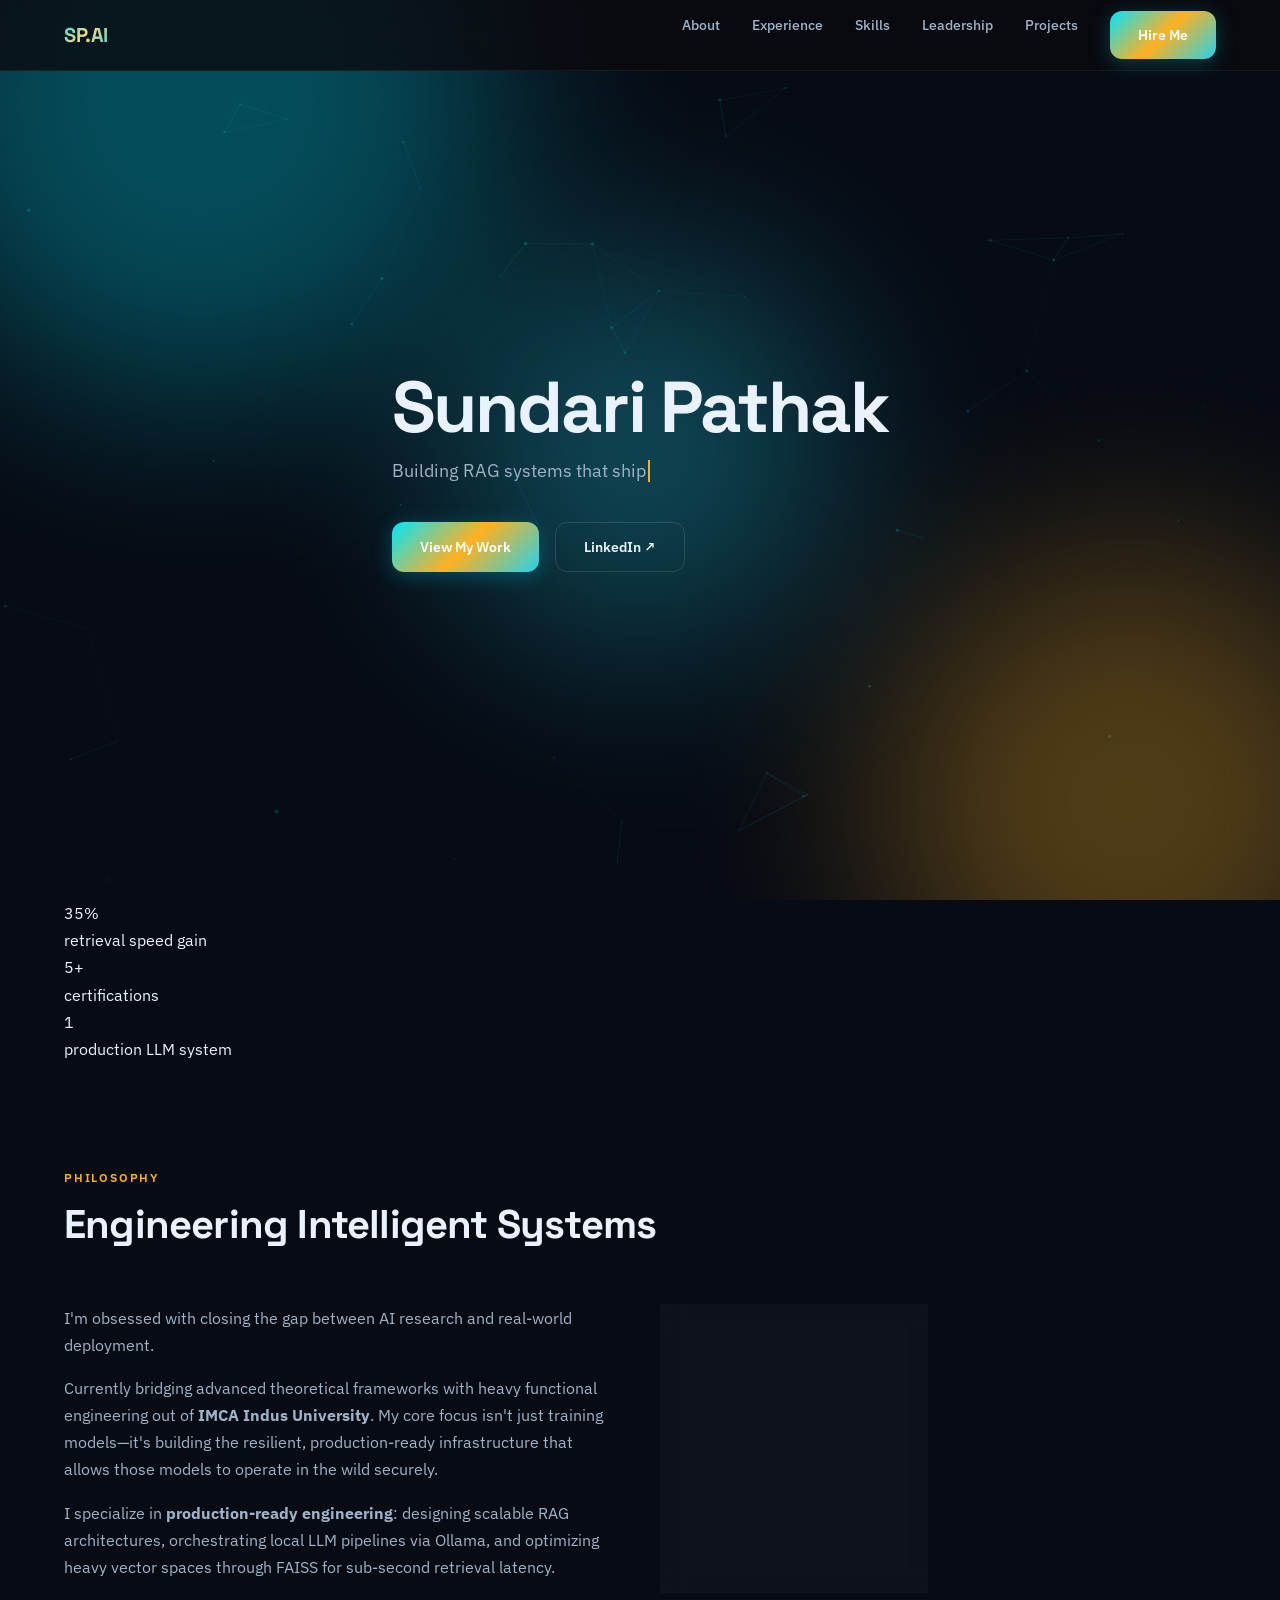
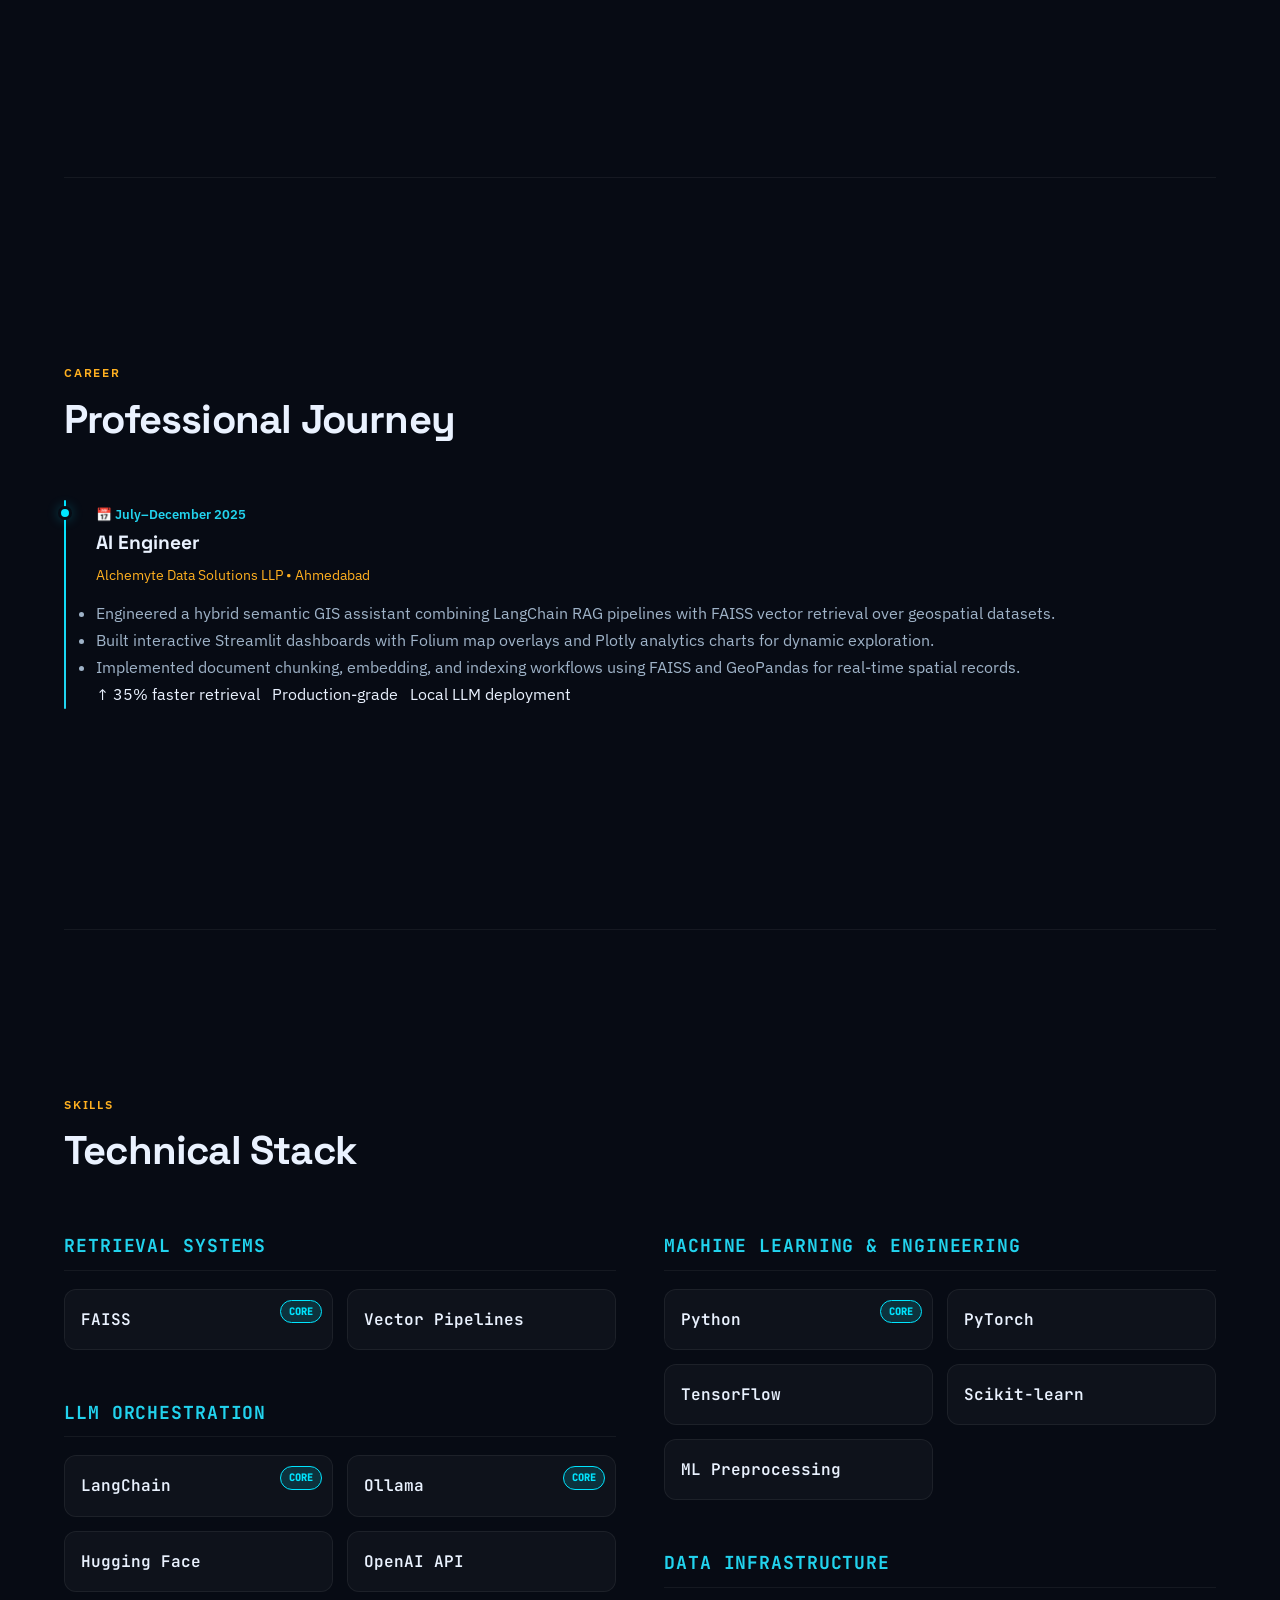
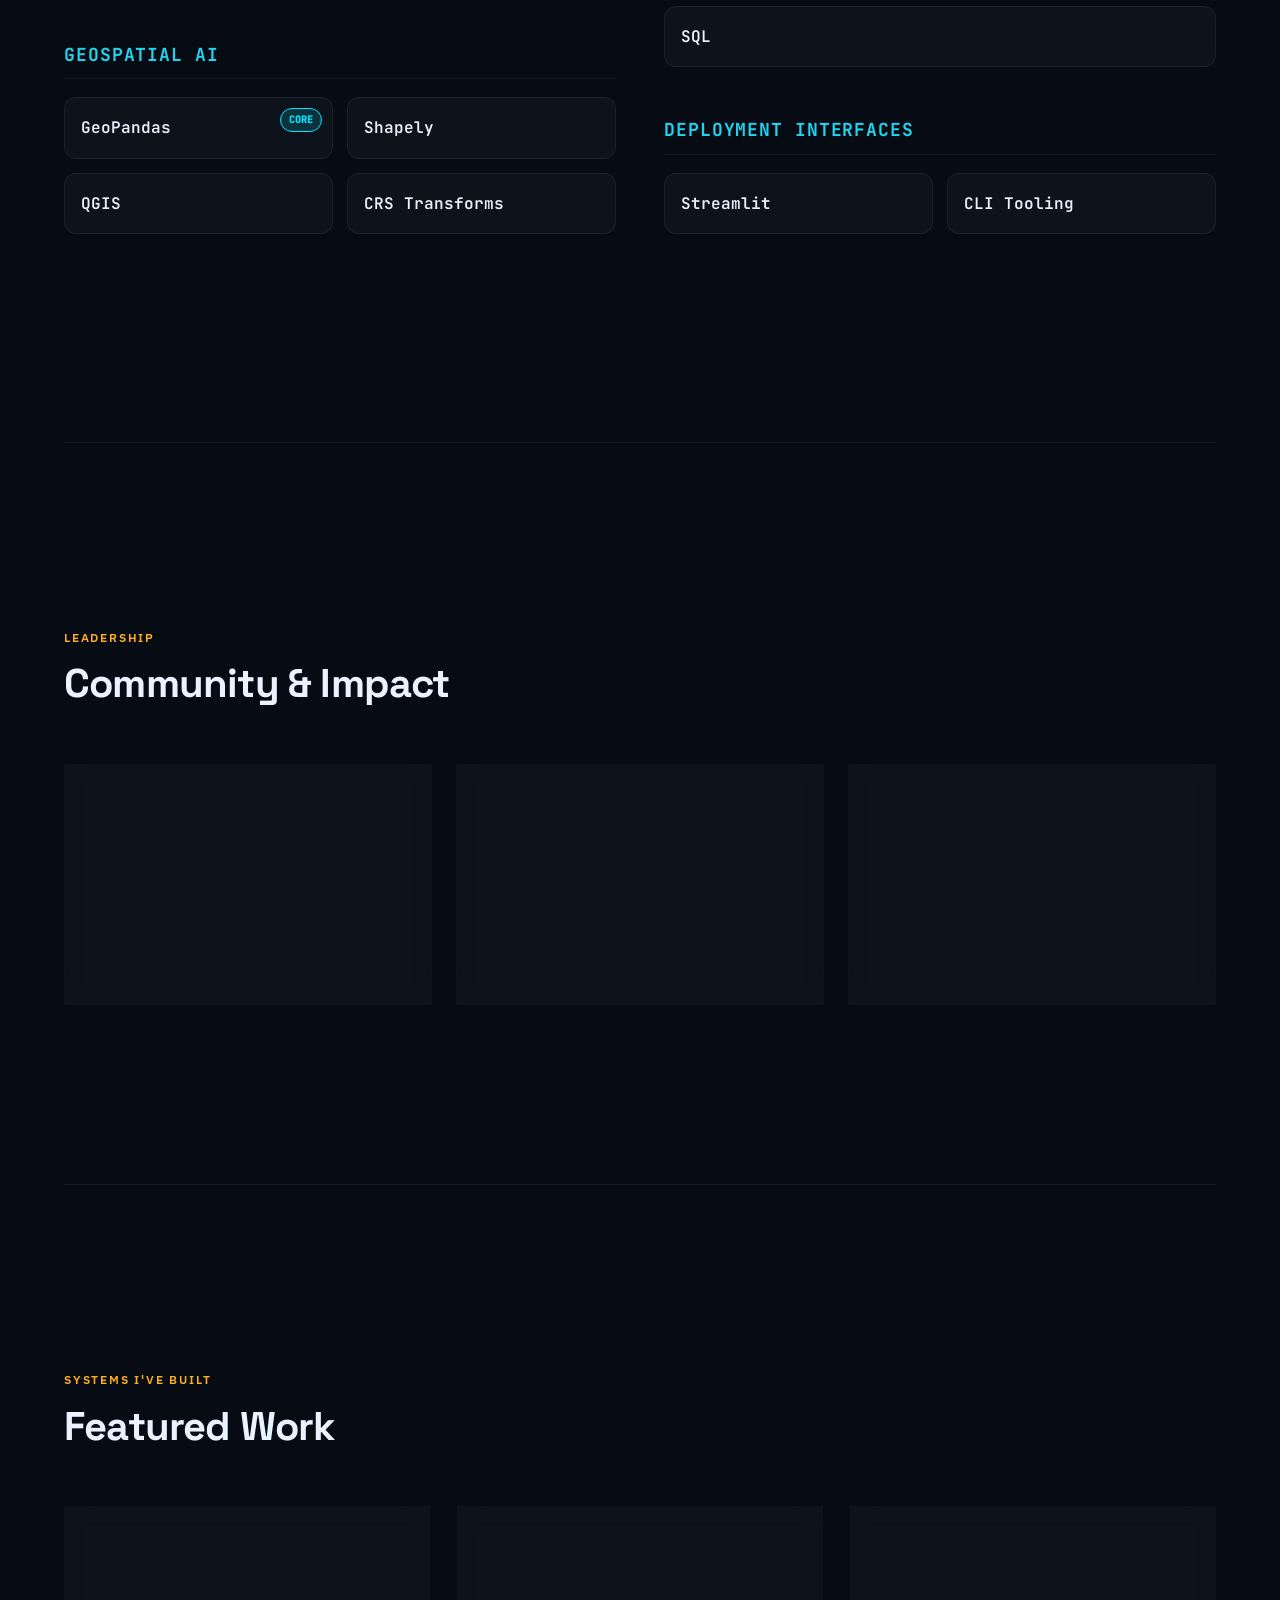
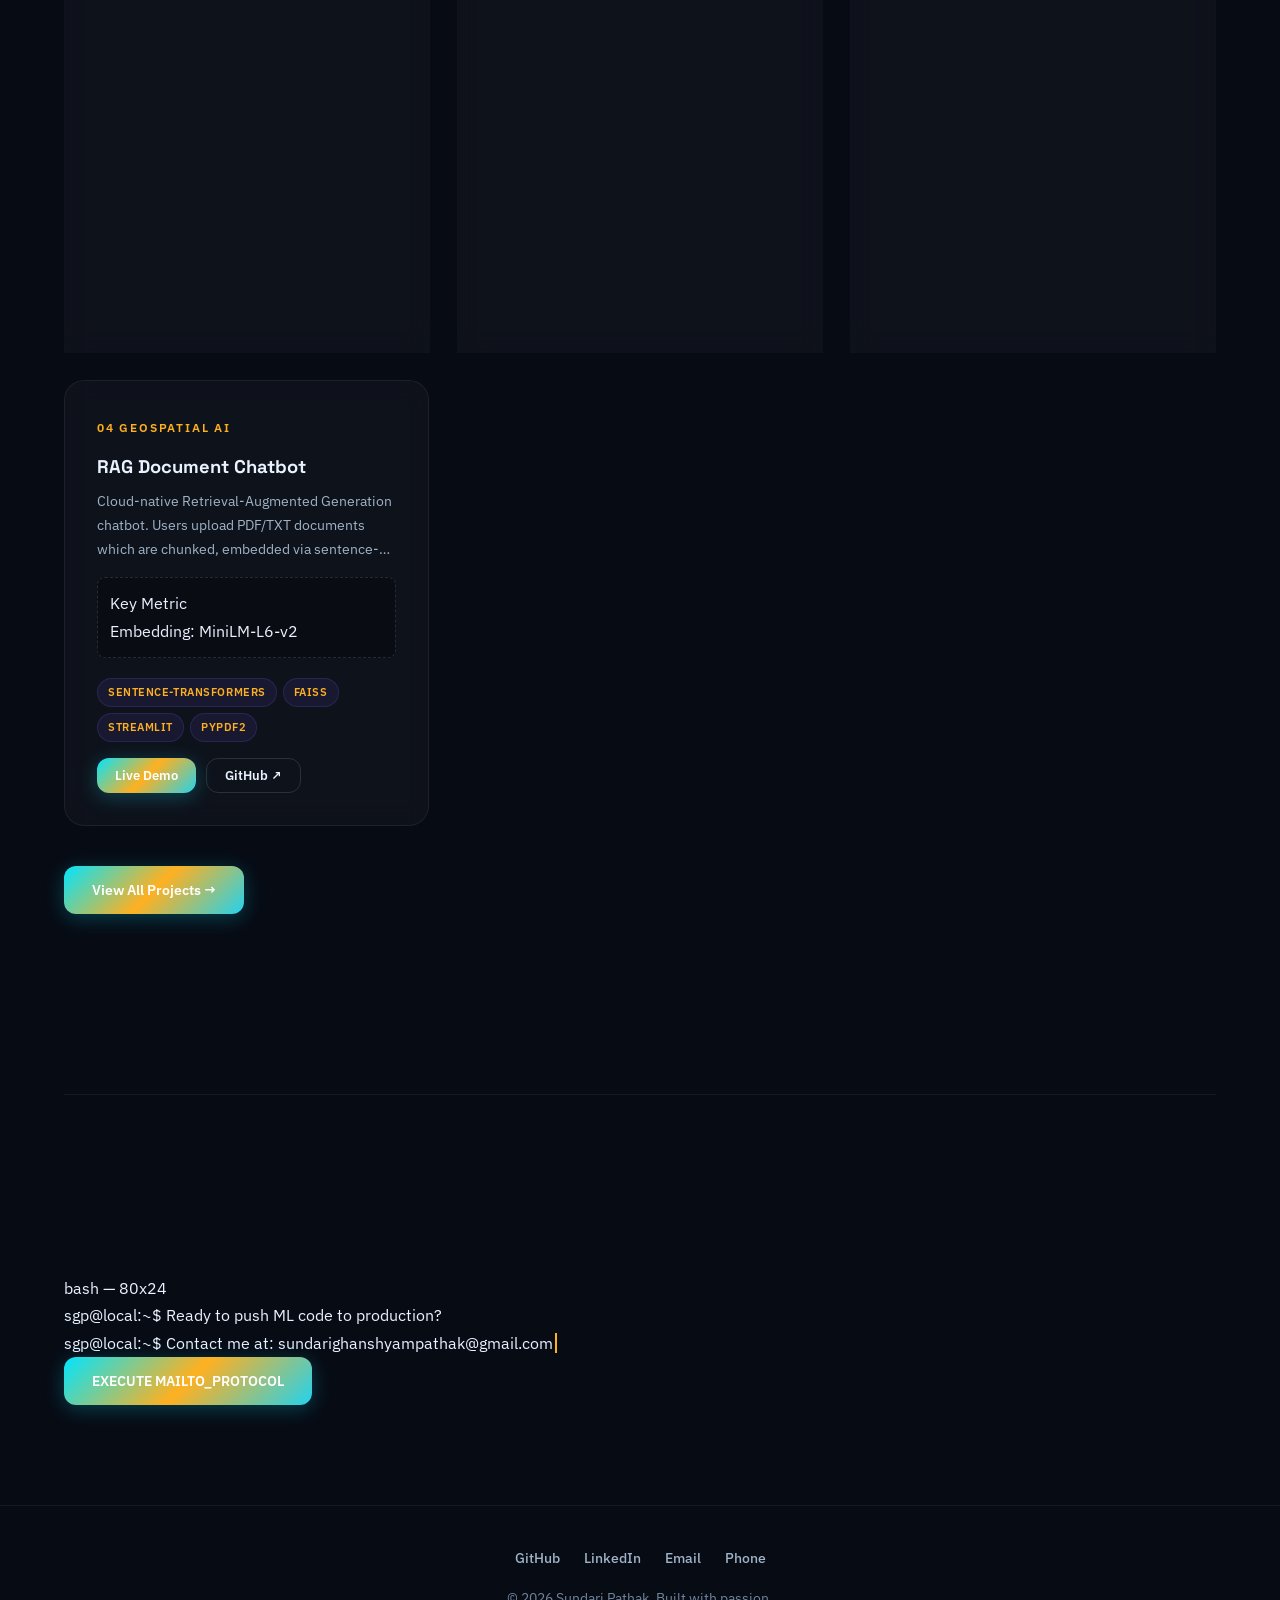
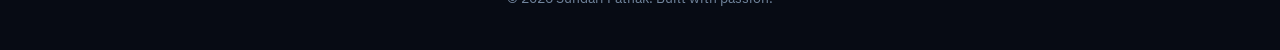
==== commit acf4441e: "feat: implement scrollspy navigation, update contact links, and enhance project demo and card hover " ====
--- a/index.html
+++ b/index.html
@@ -23,33 +23,33 @@
 <div class="scroll-progress" id="scrollProgress"></div>
 
 <!-- ═══ NAVIGATION ═══ -->
-<nav class="navbar" id="navbar" style="background: rgba(7, 11, 20, 0.75);">
+<nav class="navbar" id="navbar">
   <div class="navbar__inner">
     <a href="index.html" class="navbar__brand">SP.AI</a>
-    <ul class="navbar__links" id="navLinks" style="font-family: var(--font-mono); text-transform: uppercase; font-size: 0.85rem; letter-spacing: 0.05em;">
+    <ul class="navbar__links" id="navLinks">
       <li><a href="#about" class="navbar__link">About</a></li>
       <li><a href="#experience" class="navbar__link">Experience</a></li>
       <li><a href="#skills" class="navbar__link">Skills</a></li>
       <li><a href="#leadership" class="navbar__link">Leadership</a></li>
       <li><a href="projects.html" class="navbar__link">Projects</a></li>
-      <li><a href="#contact" class="btn btn--primary" style="padding: 6px 16px; border-radius: 4px;">Hire Me</a></li>
+      <li><a href="#contact" class="btn btn--primary btn--hire">Hire Me</a></li>
     </ul>
     <button class="navbar__mobile-toggle" id="mobileToggle" aria-label="Toggle menu">☰</button>
   </div>
 </nav>
 
 <!-- ═══ HERO ═══ -->
-<section class="hero neural-canvas" id="hero" style="min-height: 100vh; position: relative; display: flex; align-items: center; justify-content: center; overflow: hidden;">
-  <div class="grid-overlay" style="position: absolute; inset: 0; background-image: linear-gradient(rgba(255,255,255,0.03) 1px, transparent 1px), linear-gradient(90deg, rgba(255,255,255,0.03) 1px, transparent 1px); background-size: 40px 40px; pointer-events: none;"></div>
+<section class="hero neural-canvas" id="hero">
+  <div class="hero__grid-overlay"></div>
   
-  <div class="container" style="position: relative; z-index: 2;">
-    <div class="hero__content" style="text-align: center;">
-      <h1 class="hero__title" style="font-size: clamp(3rem, 8vw, 6rem); margin-bottom: 10px; line-height: 1; letter-spacing: -0.05em; font-weight: 700;">
+  <div class="container">
+    <div class="hero__content">
+      <h1 class="hero__title">
         Sundari Pathak
       </h1>
-      <p class="hero__subtitle" id="heroSubtitle" style="color: var(--accent-1); font-weight: 500; font-size: clamp(1.2rem, 3vw, 1.8rem); margin-bottom: 40px; font-family: var(--font-mono);"></p>
+      <p class="hero__subtitle" id="heroSubtitle"></p>
       
-      <div class="hero__actions" style="justify-content: center;">
+      <div class="hero__actions">
         <a href="projects.html" class="btn btn--primary" id="btnProjects">
           View My Work
         </a>
@@ -62,20 +62,20 @@
 </section>
 
 <!-- ═══ IMPACT METRICS ═══ -->
-<section class="section" id="impact" style="padding: 40px 0; border-top: 1px solid var(--border-glass); border-bottom: 1px solid var(--border-glass); background: rgba(0,0,0,0.2); backdrop-filter: blur(10px);">
-  <div class="container">
-    <div class="stagger-children fade-in" style="display: flex; flex-wrap: wrap; justify-content: space-around; gap: 24px; text-align: center;">
-      <div style="flex: 1; min-width: 250px;">
-        <div class="stat-card__number" style="font-size: 2.2rem; font-weight: 700; color: var(--accent-1); margin-bottom: 8px;">35%</div>
-        <div style="font-size: 0.9rem; font-weight: 600; text-transform: uppercase; letter-spacing: 0.05em; color: var(--text-secondary);">retrieval speed gain</div>
-      </div>
-      <div style="flex: 1; min-width: 250px;">
-        <div class="stat-card__number" style="font-size: 2.2rem; font-weight: 700; color: var(--accent-2); margin-bottom: 8px;">5+</div>
-        <div style="font-size: 0.9rem; font-weight: 600; text-transform: uppercase; letter-spacing: 0.05em; color: var(--text-secondary);">certifications</div>
-      </div>
-      <div style="flex: 1; min-width: 250px;">
-        <div class="stat-card__number" style="font-size: 2.2rem; font-weight: 700; color: var(--accent-3); margin-bottom: 8px;">1</div>
-        <div style="font-size: 0.9rem; font-weight: 600; text-transform: uppercase; letter-spacing: 0.05em; color: var(--text-secondary);">production LLM system</div>
+<section class="impact-stripe" id="impact">
+  <div class="container">
+    <div class="impact-grid stagger-children fade-in">
+      <div class="stat-item">
+        <div class="stat-value text-accent-1">35%</div>
+        <div class="stat-label">retrieval speed gain</div>
+      </div>
+      <div class="stat-item">
+        <div class="stat-value text-accent-2">5+</div>
+        <div class="stat-label">certifications</div>
+      </div>
+      <div class="stat-item">
+        <div class="stat-value text-accent-3">1</div>
+        <div class="stat-label">production LLM system</div>
       </div>
     </div>
   </div>
@@ -88,9 +88,9 @@
       <span class="section__label">Philosophy</span>
       <h2 class="section__title">Engineering Intelligent Systems</h2>
     </div>
-    <div class="about__grid" style="display: grid; grid-template-columns: repeat(auto-fit, minmax(300px, 1fr)); gap: 40px; align-items: start;">
+    <div class="about__grid">
       <div class="about__text fade-in-left">
-        <p style="font-size: 1.25rem; font-weight: 600; color: var(--text-primary); margin-bottom: 24px; line-height: 1.5;">
+        <p>
           I'm obsessed with closing the gap between AI research and real-world deployment.
         </p>
         <p>
@@ -101,14 +101,14 @@
         </p>
       </div>
       <div class="about__stats fade-in-right">
-        <div class="glass-card cert-card" style="padding: 30px; background: rgba(0,0,0,0.4); border-top: 2px solid var(--accent-1);">
-          <h3 style="font-size: 1.2rem; margin-bottom: 20px; color: var(--accent-1); font-family: var(--font-mono); text-transform: uppercase;">◆ Certifications</h3>
-          <ul style="list-style: none; padding: 0; display: flex; flex-direction: column; gap: 14px; font-weight: 500;">
-            <li style="display: flex; align-items: center; gap: 10px;"><span style="color: var(--accent-2);">▹</span> Tata Data Visualisation</li>
-            <li style="display: flex; align-items: center; gap: 10px;"><span style="color: var(--accent-2);">▹</span> Introduction to Modern AI</li>
-            <li style="display: flex; align-items: center; gap: 10px;"><span style="color: var(--accent-2);">▹</span> Claude Code in Action</li>
-            <li style="display: flex; align-items: center; gap: 10px;"><span style="color: var(--accent-2);">▹</span> Deloitte Australia Data Analytics</li>
-            <li style="display: flex; align-items: center; gap: 10px;"><span style="color: var(--accent-2);">▹</span> Vista Equity Partners AI in Action</li>
+        <div class="glass-card cert-card">
+          <h3>◆ Certifications</h3>
+          <ul class="cert-list">
+            <li class="cert-item">Tata Data Visualisation</li>
+            <li class="cert-item">Introduction to Modern AI</li>
+            <li class="cert-item">Claude Code in Action</li>
+            <li class="cert-item">Deloitte Australia Data Analytics</li>
+            <li class="cert-item">Vista Equity Partners AI in Action</li>
           </ul>
         </div>
       </div>
@@ -127,33 +127,24 @@
       <h2 class="section__title">Professional Journey</h2>
     </div>
     
-    <div class="timeline fade-in" style="border-left: 2px solid var(--border-glass-hover); padding-left: 30px; margin-left: 10px; position: relative;">
+    <div class="timeline fade-in">
       
       <!-- Alchemyte Entry -->
-      <div class="timeline__item" style="position: relative; margin-bottom: 40px;">
-        <div style="position: absolute; left: -41px; top: 0; width: 20px; height: 20px; border-radius: 50%; background: var(--bg-primary); border: 3px solid var(--accent-1); box-shadow: 0 0 15px var(--accent-glow);"></div>
+      <div class="timeline__item">
+        <span class="timeline__date">📅 July–December 2025</span>
+        <h3 class="timeline__title">AI Engineer</h3>
+        <div class="timeline__company">Alchemyte Data Solutions LLP • Ahmedabad</div>
         
-        <div style="display: flex; flex-wrap: wrap; justify-content: space-between; align-items: baseline; margin-bottom: 15px;">
-          <div>
-            <h3 style="font-size: 1.5rem; color: var(--text-primary); margin-bottom: 5px;">AI Engineer</h3>
-            <div style="font-size: 1.1rem; color: var(--accent-1); font-weight: 600;">Alchemyte Data Solutions LLP</div>
-            <div style="color: var(--text-muted); font-size: 0.9rem; margin-top: 5px; font-family: var(--font-mono);">
-              <span style="margin-right: 15px;">📅 July–December 2025</span>
-              <span>📍 Ahmedabad</span>
-            </div>
-          </div>
-        </div>
-
-        <ul style="list-style: none; padding-left: 0; margin-bottom: 20px; display: flex; flex-direction: column; gap: 12px; color: var(--text-secondary);">
-          <li style="display: flex; gap: 10px; align-items: flex-start;"><span style="color: var(--accent-1); font-weight: bold;">→</span> Engineered a hybrid semantic GIS assistant combining LangChain RAG pipelines with FAISS vector retrieval over geospatial datasets.</li>
-          <li style="display: flex; gap: 10px; align-items: flex-start;"><span style="color: var(--accent-1); font-weight: bold;">→</span> Built interactive Streamlit dashboards with Folium map overlays and Plotly analytics charts for dynamic exploration.</li>
-          <li style="display: flex; gap: 10px; align-items: flex-start;"><span style="color: var(--accent-1); font-weight: bold;">→</span> Implemented document chunking, embedding, and indexing workflows using FAISS and GeoPandas for real-time spatial records.</li>
+        <ul class="cert-list" style="color: var(--text-secondary);">
+          <li class="cert-item">Engineered a hybrid semantic GIS assistant combining LangChain RAG pipelines with FAISS vector retrieval over geospatial datasets.</li>
+          <li class="cert-item">Built interactive Streamlit dashboards with Folium map overlays and Plotly analytics charts for dynamic exploration.</li>
+          <li class="cert-item">Implemented document chunking, embedding, and indexing workflows using FAISS and GeoPandas for real-time spatial records.</li>
         </ul>
 
-        <div style="display: flex; gap: 12px; flex-wrap: wrap;">
-          <span style="background: rgba(34, 197, 94, 0.1); color: var(--success); padding: 4px 12px; border-radius: 20px; font-size: 0.8rem; font-weight: 600; border: 1px solid rgba(34, 197, 94, 0.2);">↑ 35% faster retrieval</span>
-          <span style="background: rgba(255, 176, 32, 0.1); color: var(--accent-2); padding: 4px 12px; border-radius: 20px; font-size: 0.8rem; font-weight: 600; border: 1px solid rgba(255, 176, 32, 0.2);">Production-grade</span>
-          <span style="background: rgba(0, 229, 255, 0.1); color: var(--accent-1); padding: 4px 12px; border-radius: 20px; font-size: 0.8rem; font-weight: 600; border: 1px solid rgba(0, 229, 255, 0.2);">Local LLM deployment</span>
+        <div class="hero__actions" style="justify-content: flex-start; gap: 12px;">
+          <span class="badge badge--success">↑ 35% faster retrieval</span>
+          <span class="badge badge--accent-2">Production-grade</span>
+          <span class="badge badge--accent-1">Local LLM deployment</span>
         </div>
       </div>
       
@@ -170,9 +161,6 @@
       <span class="section__label">Skills</span>
       <h2 class="section__title">Technical Stack</h2>
     </div>
-    </div>
-
-    <!-- SKILLS CAPABILITY CLUSTERS -->
     <div class="skills-wrapper fade-in">
       
       <!-- LEFT COLUMN -->
@@ -287,11 +275,6 @@
       </div>
       
     </div>
-
-    <style>
-      .stack-card:hover { transform: translateY(-3px) scale(1.02); }
-      .stack-card:hover .card-glow { transform: scaleX(1); box-shadow: 0 0 10px currentColor; }
-    </style>
   </div>
 </section>
 
@@ -302,23 +285,24 @@
   <div class="container">
     <div class="section__header fade-in">
       <span class="section__label">Leadership</span>
-      <h2 class="section__title">Beyond Code</h2>
-    </div>
+      <h2 class="section__title">Community & Impact</h2>
+    </div>
+
     <div class="leadership__grid stagger-children fade-in">
       <div class="glass-card">
         <div class="leadership-card__icon">📚</div>
-        <div class="leadership-card__role">Head — Literacy Club</div>
+        <div class="leadership-card__role">Head • Literacy Club</div>
         <div class="leadership-card__org">Led initiatives promoting technical and general literacy, organized workshops and reading events</div>
       </div>
       <div class="glass-card">
         <div class="leadership-card__icon">✍️</div>
         <div class="leadership-card__role">Content Head</div>
-        <div class="leadership-card__org"><strong>Association of Computer Science & IT</strong> — Managed content strategy, publications, and technical communications</div>
+        <div class="leadership-card__org"><strong>Association of Computer Science & IT</strong> • Managed content strategy and technical communications</div>
       </div>
       <div class="glass-card">
         <div class="leadership-card__icon">🎯</div>
         <div class="leadership-card__role">Advisory Committee Member</div>
-        <div class="leadership-card__org"><strong>Association of Computer Science & IT</strong> — Contributed to strategic planning and event coordination</div>
+        <div class="leadership-card__org"><strong>Association of Computer Science & IT</strong> • Contributed to strategic planning and event coordination</div>
       </div>
     </div>
   </div>
@@ -334,39 +318,11 @@
       <h2 class="section__title">Featured Work</h2>
     </div>
 
-    <style>
-      .neural-card {
-        border-radius: var(--radius-md);
-        position: relative;
-        overflow: hidden;
-      }
-      .neural-card::before {
-        content: '';
-        position: absolute;
-        inset: 0;
-        border-radius: var(--radius-md);
-        padding: 2px;
-        background: transparent;
-        -webkit-mask: linear-gradient(#fff 0 0) content-box, linear-gradient(#fff 0 0);
-        mask: linear-gradient(#fff 0 0) content-box, linear-gradient(#fff 0 0);
-        -webkit-mask-composite: xor;
-        mask-composite: exclude;
-        opacity: 0;
-        transition: opacity 0.4s ease, background 0.4s ease;
-      }
-      .neural-card:hover::before {
-        opacity: 1;
-        background: linear-gradient(135deg, var(--accent-1), var(--accent-2));
-      }
-      .neural-card:hover {
-        transform: translateY(-5px);
-      }
-    </style>
-
     <div class="projects__grid stagger-children fade-in" id="featuredProjects">
       <!-- Dynamically loaded from projects.json -->
     </div>
-    <div style="text-align:center; margin-top:40px;" class="fade-in">
+    
+    <div class="hero__actions fade-in" style="margin-top: 40px;">
       <a href="projects.html" class="btn btn--primary" id="btnAllProjects">View All Projects →</a>
     </div>
   </div>
@@ -377,27 +333,27 @@
 <!-- ═══ CONTACT ═══ -->
 <section class="section" id="contact">
   <div class="container">
-    <div class="terminal-box fade-in" style="background: rgba(7, 11, 20, 0.9); border: 1px dashed var(--border-glass-hover); border-radius: 8px; max-width: 650px; margin: 40px auto; padding: 40px; box-shadow: 0 10px 40px rgba(0,229,255,0.05); font-family: var(--font-mono);">
-      <div style="display: flex; gap: 8px; margin-bottom: 30px; border-bottom: 1px solid var(--border-glass); padding-bottom: 16px;">
-        <div style="width: 12px; height: 12px; border-radius: 50%; background: #ff5f56; opacity: 0.5;"></div>
-        <div style="width: 12px; height: 12px; border-radius: 50%; background: #ffbd2e; opacity: 0.5;"></div>
-        <div style="width: 12px; height: 12px; border-radius: 50%; background: #27c93f; opacity: 0.5;"></div>
-      </div>
-      <div style="color: var(--text-primary); font-size: 1.1rem; line-height: 1.8; margin-bottom: 40px;">
-        <span style="color: var(--accent-1); margin-right: 12px;">sgp@local:~$</span>
-        <span style="color: var(--text-primary); font-weight: 500;">Ready to push ML code to production?</span>
-        <br><br>
-        <span style="color: var(--accent-1); margin-right: 12px;">sgp@local:~$</span>
-        <span style="color: var(--text-secondary);">Contact me at:</span> <a href="mailto:sundarighanshyampathak@gmail.com" style="color: var(--accent-2); text-decoration: none; border-bottom: 1px solid var(--accent-2);">sundarighanshyampathak@gmail.com</a>
-        <span class="typing-cursor" style="display: inline-block; width: 8px; height: 18px; background: var(--accent-1); margin-left: 8px; animation: blink 1s step-end infinite; vertical-align: middle;"></span>
-      </div>
-      <a href="mailto:sundarighanshyampathak@gmail.com" class="btn" style="display: inline-flex; width: 100%; justify-content: center; background: rgba(0, 229, 255, 0.1); color: var(--accent-1); border: 1px solid var(--accent-1); font-weight: 700; letter-spacing: 0.05em; transition: all 0.3s ease;">
-        EXECUTE MAILTO_PROTOCOL
-      </a>
-      <style>
-        @keyframes blink { 50% { opacity: 0; } }
-        .btn:hover { background: var(--accent-1) !important; color: var(--bg-primary) !important; box-shadow: 0 0 20px var(--accent-glow); }
-      </style>
+    <div class="terminal-box terminal-box--contact fade-in">
+      <div class="terminal-header">
+        <div class="terminal-dot terminal-dot--red"></div>
+        <div class="terminal-dot terminal-dot--yellow"></div>
+        <div class="terminal-dot terminal-dot--green"></div>
+        <span class="terminal-header__meta">bash — 80x24</span>
+      </div>
+      <div class="terminal-body">
+        <div class="terminal-line">
+          <span class="terminal-prompt">sgp@local:~$</span>
+          <span>Ready to push ML code to production?</span>
+        </div>
+        <div class="terminal-line terminal-line--final">
+          <span class="terminal-prompt">sgp@local:~$</span>
+          <span>Contact me at: <a href="mailto:sundarighanshyampathak@gmail.com" class="terminal-link">sundarighanshyampathak@gmail.com</a><span class="typing-cursor"></span></span>
+        </div>
+        
+        <a href="mailto:sundarighanshyampathak@gmail.com" class="btn btn--primary btn--terminal-call">
+          EXECUTE MAILTO_PROTOCOL
+        </a>
+      </div>
     </div>
   </div>
 </section>
@@ -643,26 +599,28 @@
     projects.slice(0, 4).forEach((p, i) => {
       const displayMetric = Object.entries(p.evaluation_metrics)[1] || ['Status', 'Active'];
       grid.innerHTML += `
-        <a href="project-template.html?id=${p.id}" class="glass-card project-card neural-card" style="text-decoration:none; padding: 24px; display: flex; flex-direction: column;">
-          <div style="font-family: var(--font-mono); font-size: 0.8rem; font-weight: 800; color: var(--accent-1); margin-bottom: 16px; display: inline-block;">
+        <a href="project-template.html?id=${p.id}" class="glass-card project-card neural-card">
+          <div class="section__label">
             ${badges[i]}
           </div>
-          <div class="project-card__title" style="font-size: 1.4rem; margin-bottom: 12px; line-height: 1.3;">${p.title}</div>
-          <div class="project-card__desc" style="font-size: 0.9rem; color: var(--text-secondary); line-height: 1.5; margin-bottom: 24px; flex-grow: 1;">
+          <h3 class="project-card__title">${p.title}</h3>
+          <p class="project-card__desc">
             ${p.description.substring(0, 150)}...
-          </div>
+          </p>
           
-          <div style="background: rgba(0,0,0,0.3); border: 1px dashed var(--border-glass-hover); border-radius: 8px; padding: 12px; margin-bottom: 20px;">
-            <div style="font-size: 0.75rem; color: var(--text-muted); text-transform: uppercase; font-weight: 700; margin-bottom: 4px;">Key Metric</div>
-            <div style="font-size: 0.95rem; font-weight: 600; color: var(--text-primary);"><span style="color: var(--accent-2); margin-right: 6px;">${displayMetric[0]}:</span>${displayMetric[1]}</div>
-          </div>
-
-          <div class="project-card__tech" style="margin-bottom: 20px;">
-            ${p.tech_stack.slice(0, 4).map(t => `<span class="tech-tag" style="background: var(--bg-primary); border: 1px solid var(--border-glass);">${t}</span>`).join('')}
-          </div>
-          <div class="project-card__actions" style="display: flex; gap: 10px; margin-top: auto;">
-            ${p.demo_link ? `<button onclick="window.open('${p.demo_link}', '_blank'); event.preventDefault(); event.stopPropagation();" class="btn btn--primary btn--sm" style="border:none; cursor:pointer;">Live Demo</button>` : ''}
-            ${p.github_link ? `<button onclick="window.open('${p.github_link}', '_blank'); event.preventDefault(); event.stopPropagation();" class="btn btn--outline btn--sm" style="border:1px solid currentColor; cursor:pointer;">GitHub ↗</button>` : ''}
+          <div class="impact-grid" style="gap: 12px; margin-bottom: 20px; display: block;">
+            <div class="stat-item" style="text-align: left; background: rgba(0,0,0,0.3); padding: 12px; border-radius: 8px; border: 1px dashed var(--border-glass-hover);">
+              <div class="stat-label">Key Metric</div>
+              <div class="stat-value" style="font-size: 1rem;"><span class="text-accent-2">${displayMetric[0]}:</span> ${displayMetric[1]}</div>
+            </div>
+          </div>
+
+          <div class="project-card__tech">
+            ${p.tech_stack.slice(0, 4).map(t => `<span class="tech-tag">${t}</span>`).join('')}
+          </div>
+          <div class="project-card__actions">
+            ${p.demo_link ? `<button onclick="window.open('${p.demo_link}', '_blank'); event.preventDefault(); event.stopPropagation();" class="btn btn--primary btn--sm" style="border:none;">Live Demo</button>` : ''}
+            ${p.github_link ? `<button onclick="window.open('${p.github_link}', '_blank'); event.preventDefault(); event.stopPropagation();" class="btn btn--outline btn--sm">GitHub ↗</button>` : ''}
           </div>
         </a>
       `;
